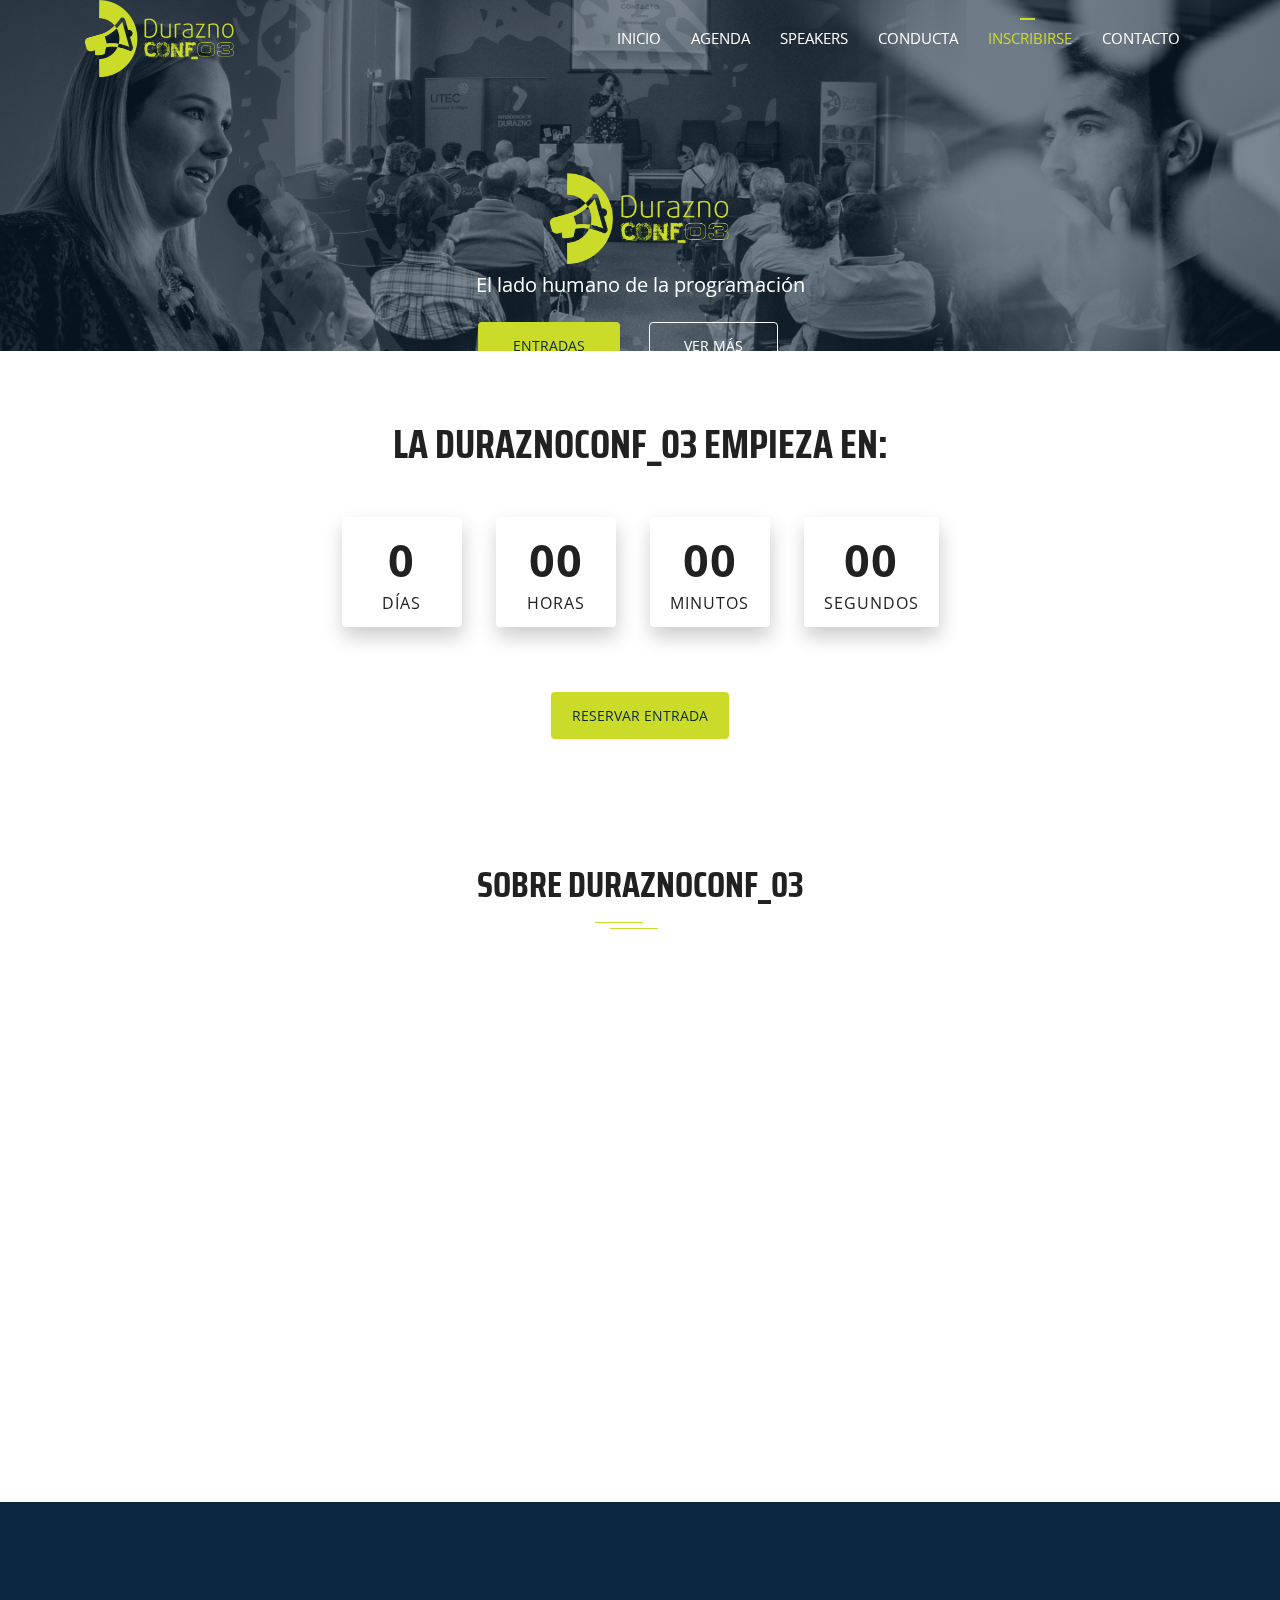
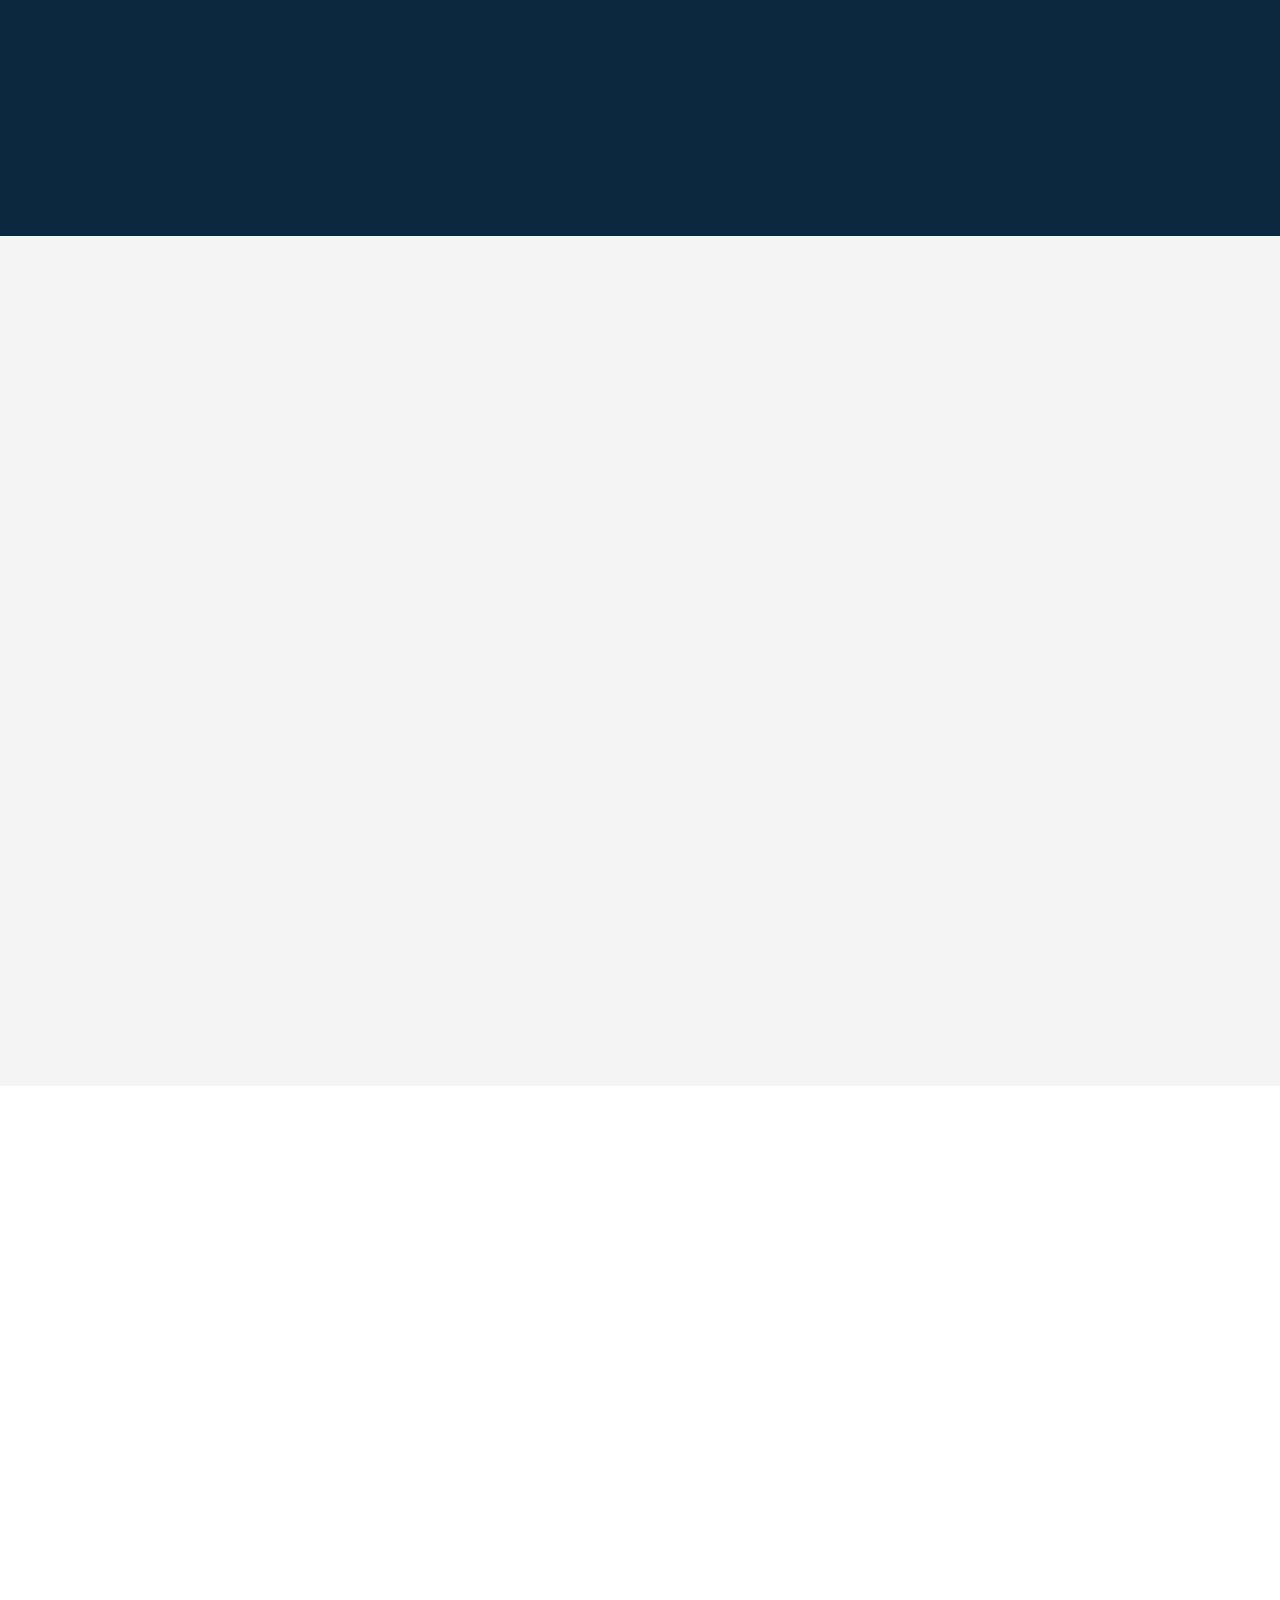
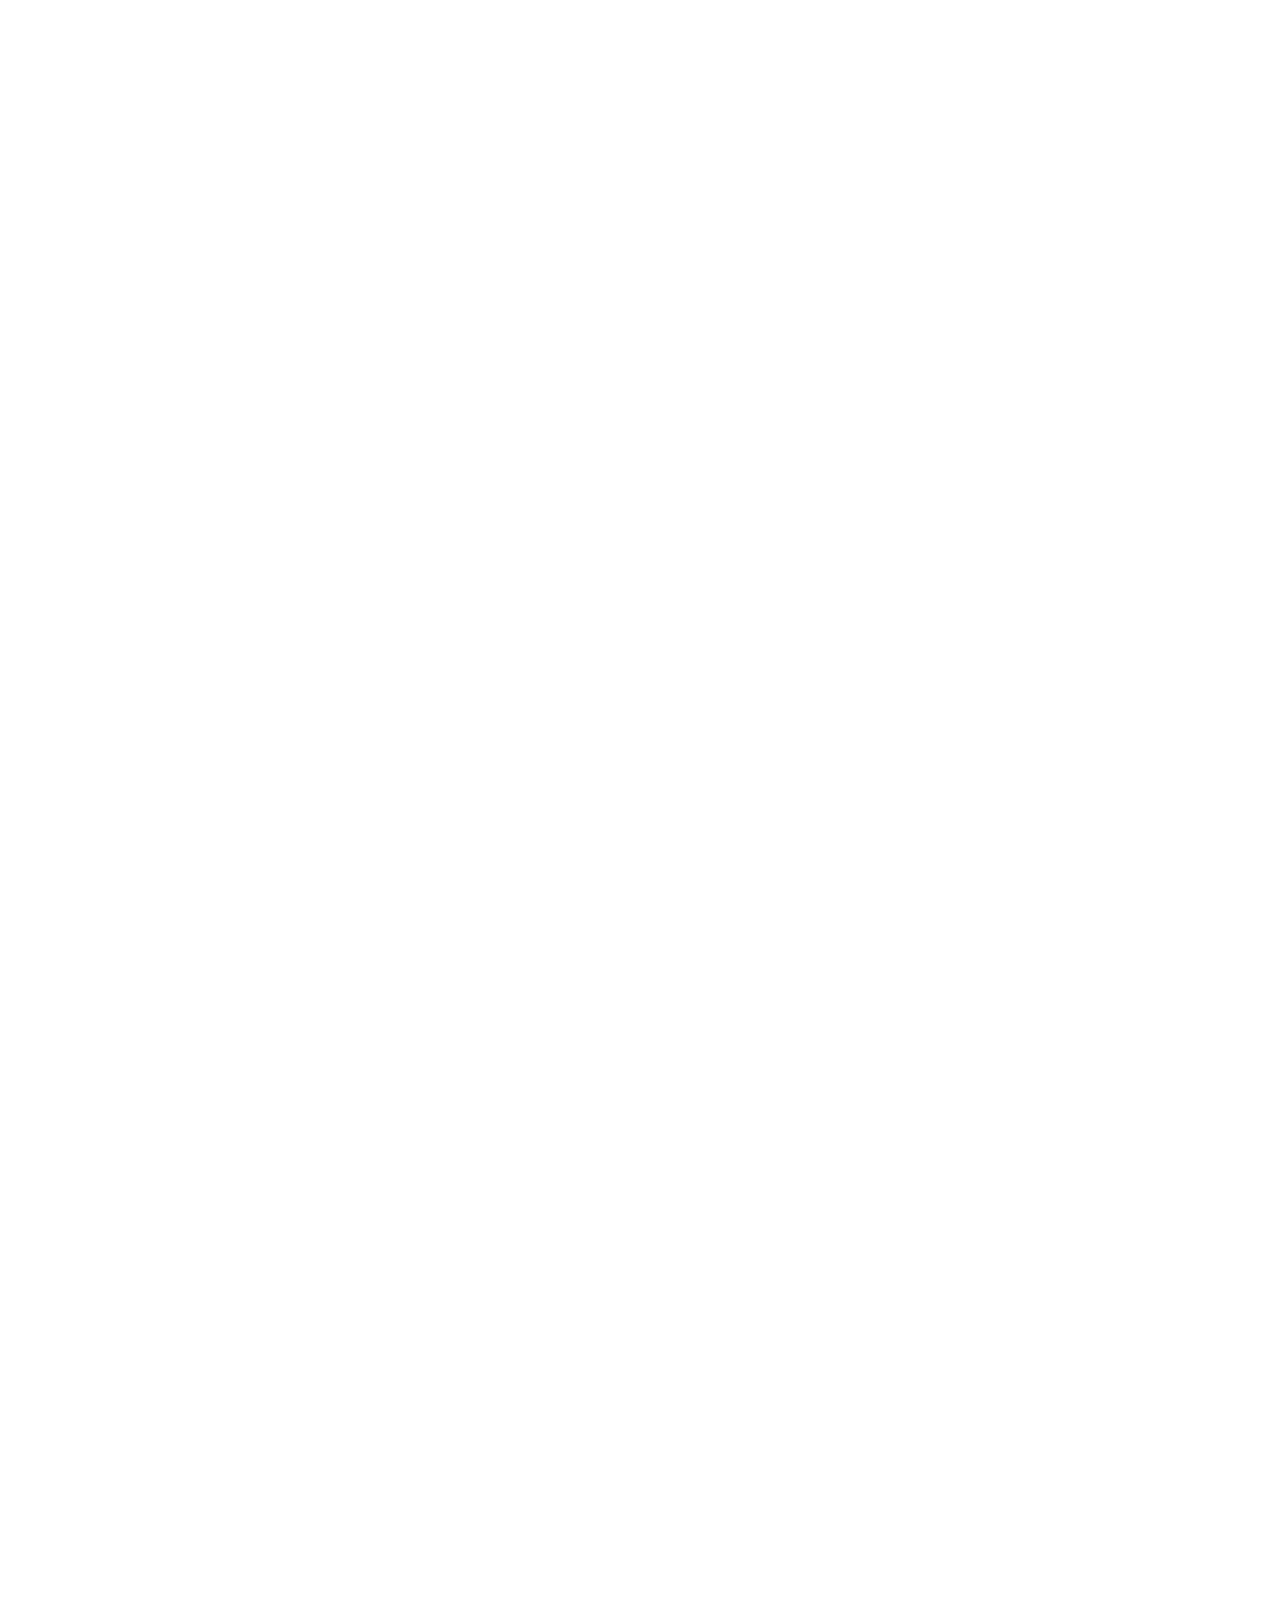
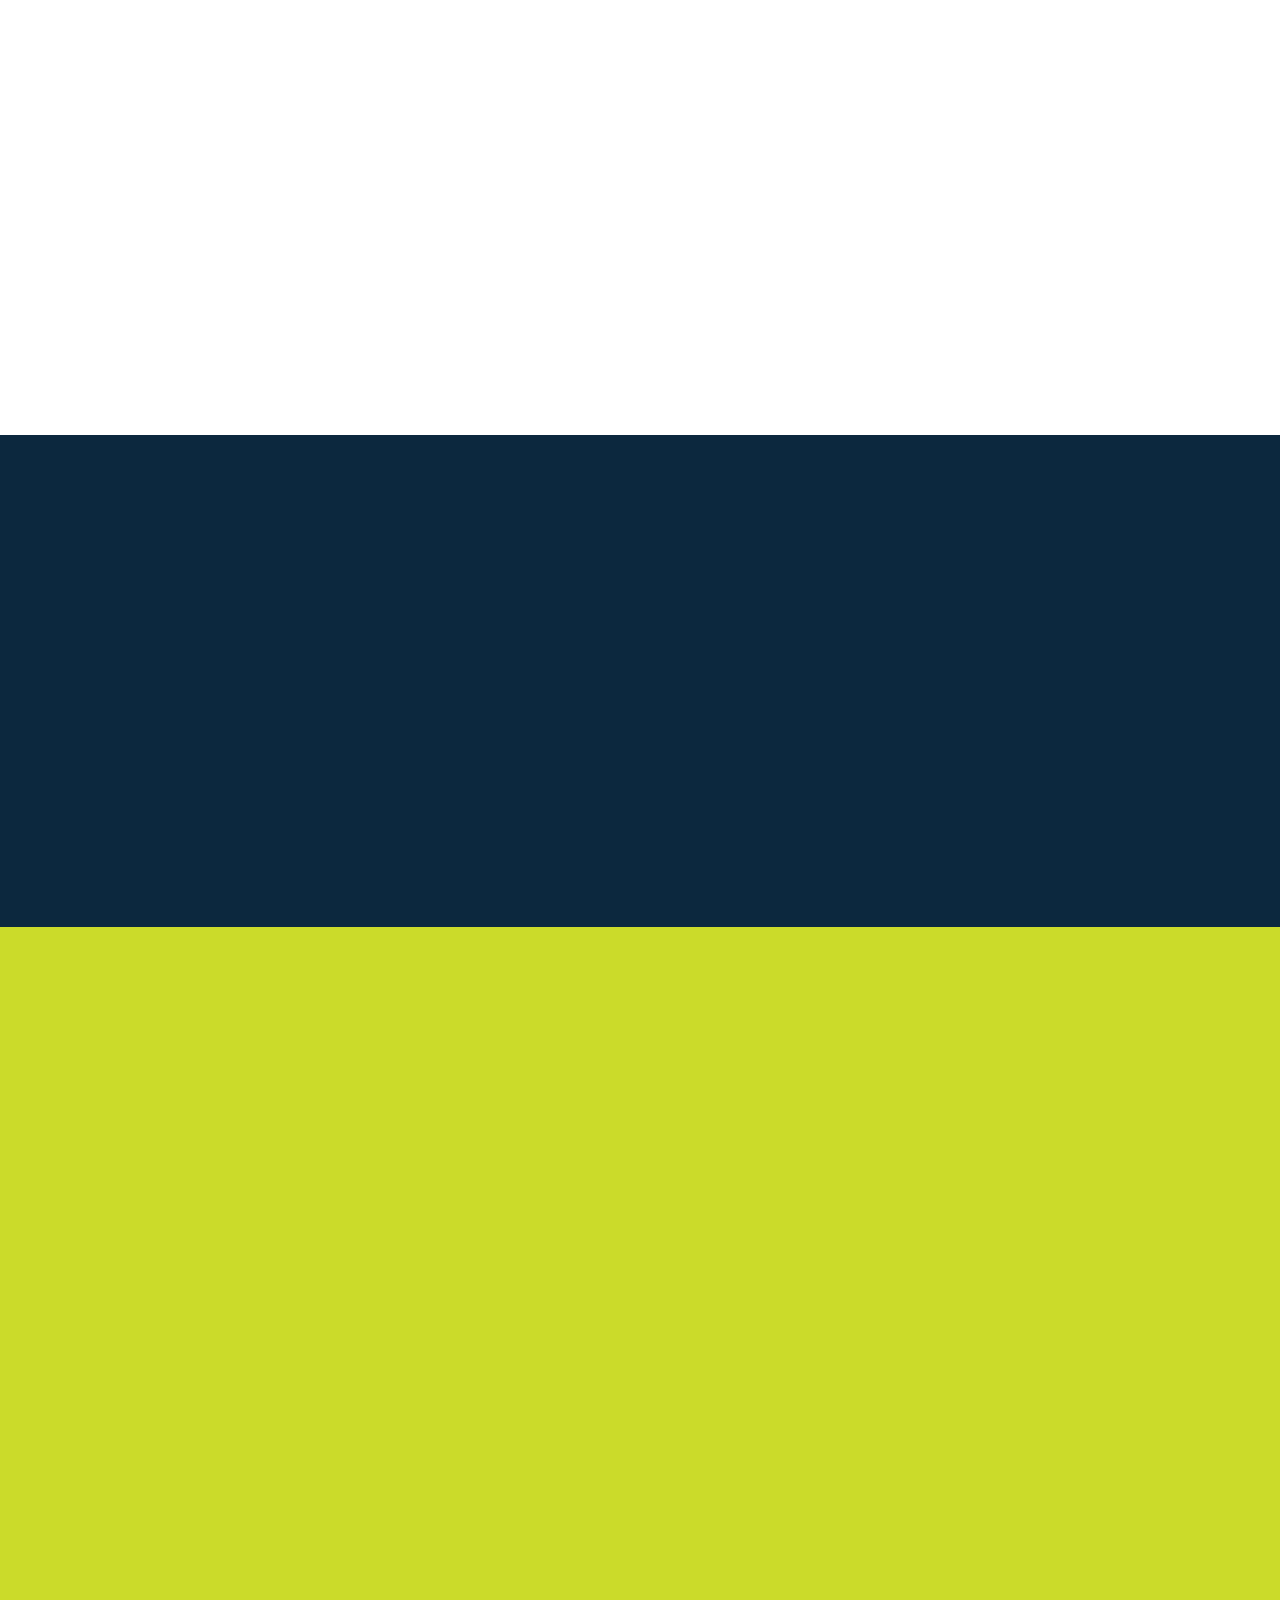
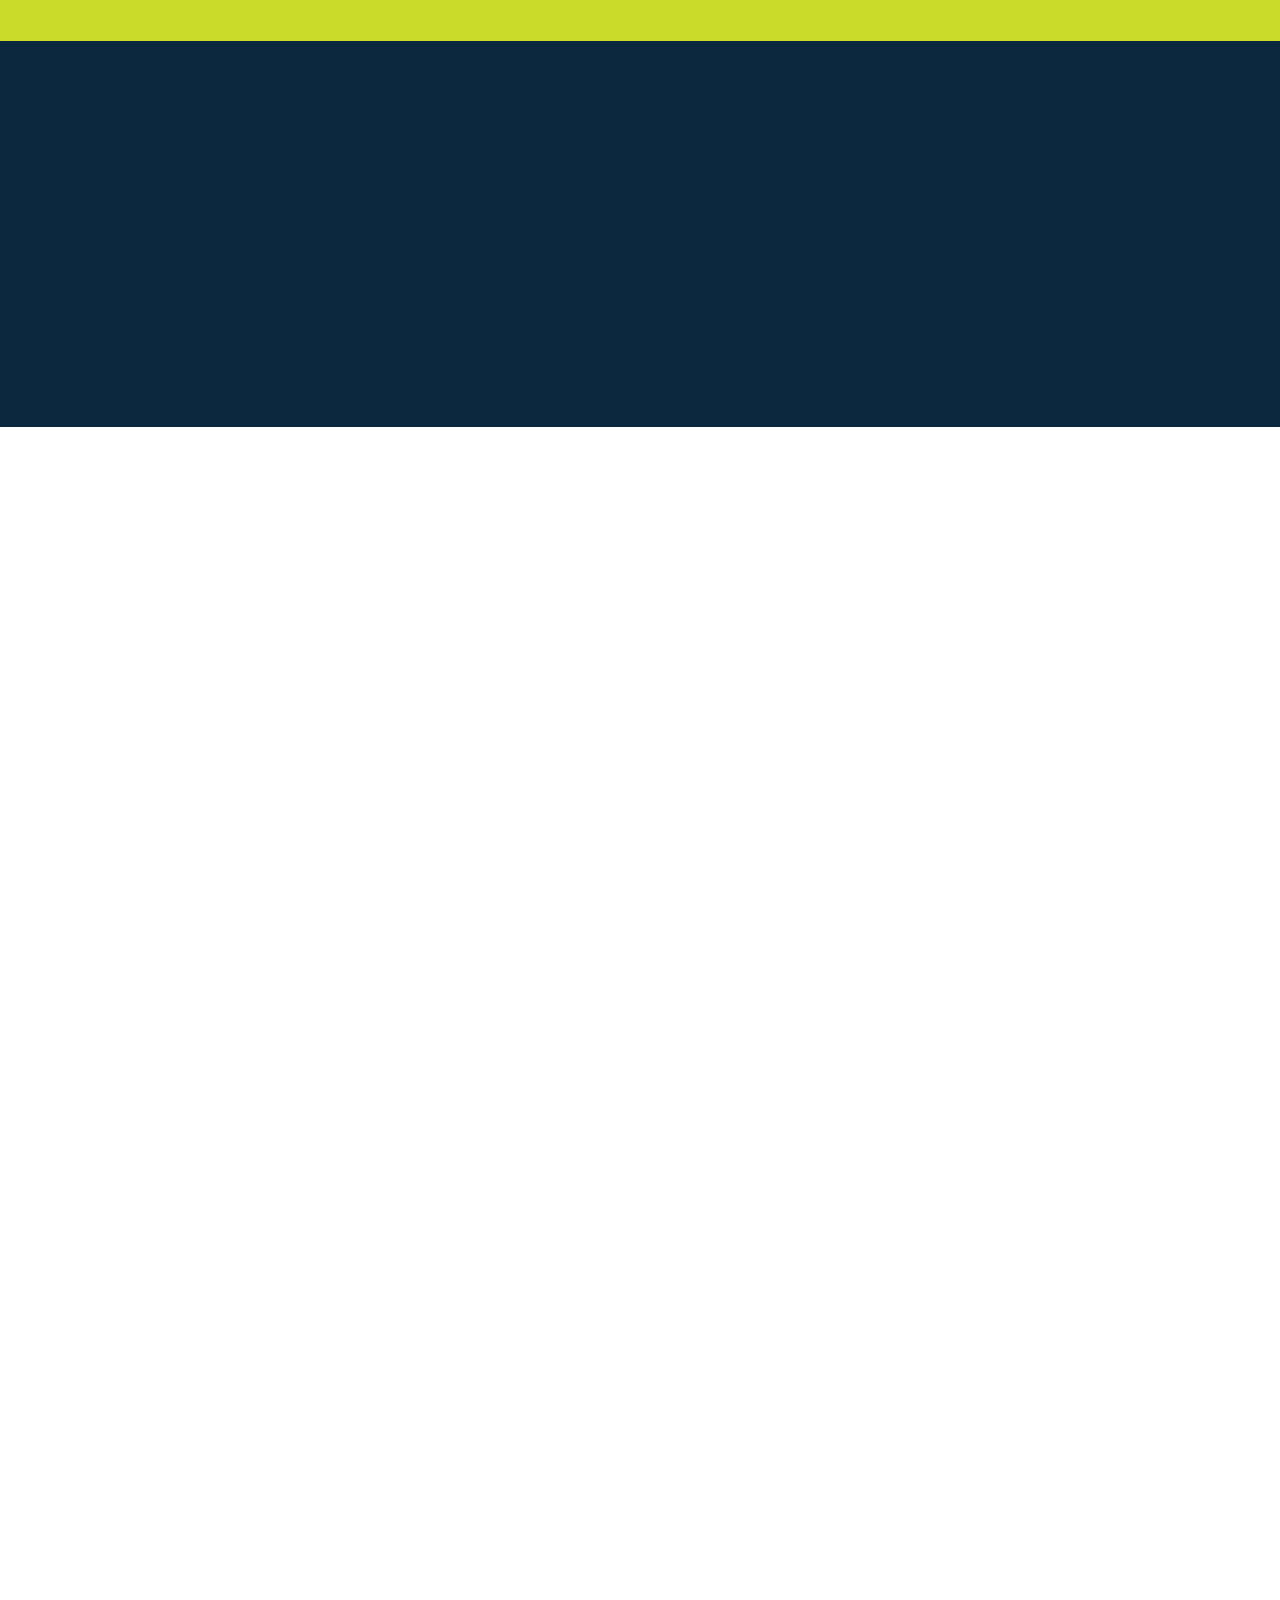
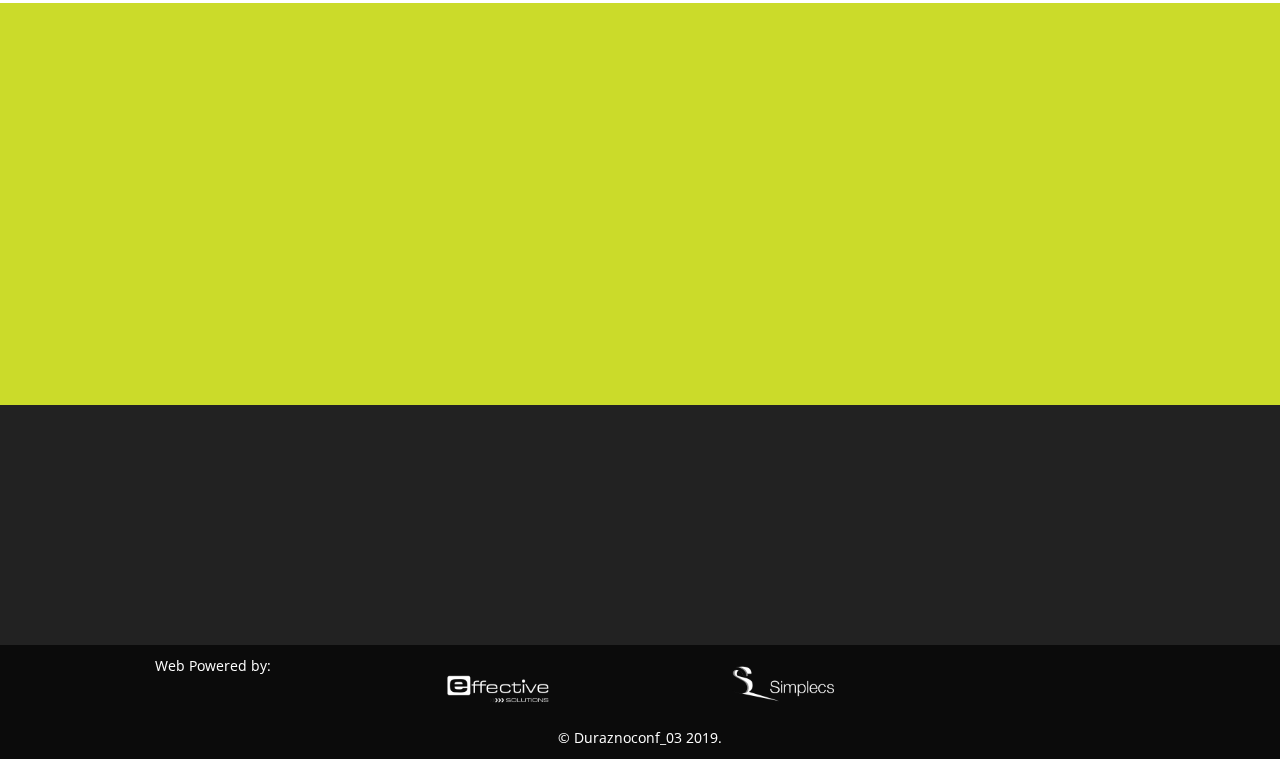
==== index.html @ 517d4743 "corrección política" ====
<!DOCTYPE html>
<html lang="en">
  <head>
    <!-- Required meta tags -->
    <meta charset="utf-8">
    <meta property="og:url" content="http://duraznoconf.uy" />
    <meta property="og:type"               content="website" />
    <meta property="og:title"              content="DuraznoConf - El Lado Humano de la Programación." />
    <meta property="og:description"        content="Conferencia de programación. 3 y 4 de octubre. Durazno, Uruguay." />
    <meta property="og:image"              content="http://duraznoconf.uy/img/duraznoconf-03.jpeg" />
    <meta name="viewport" content="width=device-width, initial-scale=1, shrink-to-fit=no">
    <meta name="twitter:card" content="summary" />
    <meta name="twitter:site" content="@DuraznoConf" />
    <meta name="twitter:title" content="DuraznoConf - El Lado Humano de la Programación." />
    <meta name="twitter:description" content="Conferencia de programación. 3 y 4 de octubre. Durazno, Uruguay." />
    <meta name="twitter:image" content="http://duraznoconf.uy/img/duraznoconf-03.jpeg" />

    <title>Durazno Conf_03 </title>
    <meta name="description" content="3 y 4 de octubre, Durazno, Uruguay.">
    <meta name="author" content="UTEC">

    <title>DuraznoConf_03</title>
    <link rel="shortcut icon" type="image/png" href="assets/img/favicon.png"/>
    <!-- Bootstrap CSS -->
    <link rel="stylesheet" type="text/css" href="assets/css/bootstrap.min.css" >
    <!-- Icon -->
    <link rel="stylesheet" type="text/css" href="assets/fonts/line-icons.css">
    <!-- Slicknav -->
    <link rel="stylesheet" type="text/css" href="assets/css/slicknav.css">
    <!-- Nivo Lightbox -->
    <link rel="stylesheet" type="text/css" href="assets/css/nivo-lightbox.css" >
    <!-- Animate -->
    <link rel="stylesheet" type="text/css" href="assets/css/animate.css">
    <!-- Main Style -->
    <link rel="stylesheet" type="text/css" href="assets/css/main.css">
    <!-- Responsive Style -->
    <link rel="stylesheet" type="text/css" href="assets/css/responsive.css">

    <link href='https://fonts.googleapis.com/css?family=Saira+Condensed:400,700' rel='stylesheet' type='text/css'>
    <link href='https://fonts.googleapis.com/css?family=Open+Sans:400,300' rel='stylesheet' type='text/css'>
  </head>
  <body>

    <!-- Header Area wrapper Starts -->
    <header id="header-wrap">
      <!-- Navbar Start -->
      <nav class="navbar navbar-expand-lg fixed-top scrolling-navbar">
        <div class="container">
          <!-- Brand and toggle get grouped for better mobile display -->
          <div class="navbar-header">
            <button class="navbar-toggler" type="button" data-toggle="collapse" data-target="#main-navbar" aria-controls="main-navbar" aria-expanded="false" aria-label="Toggle navigation">
              <span class="navbar-toggler-icon"></span>
              <span class="icon-menu"></span>
              <span class="icon-menu"></span>
              <span class="icon-menu"></span>
            </button>
            <a href="index.html" class="navbar-brand"><img src="assets/img/logo_grande.png" alt=""></a>
          </div>
          <div class="collapse navbar-collapse" id="main-navbar">
            <ul class="navbar-nav mr-auto w-100 justify-content-end">
              <li class="nav-item">
                <a class="nav-link" href="#header-wrap">
                  Inicio
                </a>
              </li>
              <li class="nav-item">
                <a class="nav-link" href="#agenda">
                  Agenda
                </a>
              </li>
              <li class="nav-item">
                <a class="nav-link" href="#speakers">
                  Speakers
                </a>
              </li>
              <li class="nav-item">
                <a class="nav-link" href="#conducta">
                  Conducta
                </a>
              </li>
              <li class="nav-item active">
                <a class="nav-link" href="#entradas">
                  Inscribirse
                </a>
              </li>
              <li class="nav-item">
                <a class="nav-link" href="#contacto">
                  Contacto
                </a>
              </li>
            </ul>
          </div>
        </div>

        <!-- Mobile Menu Start -->
        <ul class="mobile-menu">
          <li>
            <a class="page-scrool" href="#header-wrap">Inicio</a>
          </li>
          <li>
            <a class="page-scrool" href="#agenda">Agenda</a>
          </li>
          <li>
             <a class="page-scroll" href="#speakers">Speakers</a>
          </li>
          <li>
            <a class="page-scroll" href="#conducta">Conducta</a>
          </li>
          <li>
            <a class="page-scroll" href="#entradas">Inscribirse</a>
          </li>
          <li>
            <a class="page-scroll" href="#contacto">Contacto</a>
          </li>
        </ul>
        <!-- Mobile Menu End -->

      </nav>
      <!-- Navbar End -->

      <!-- Main Carousel Section Start -->
      <div id="main-slide" class="carousel slide" data-ride="carousel">
        <div class="carousel-inner">
          <div class="carousel-item active">
            <img class="d-block w-100" src="assets/img/slider/slide_1.png" alt="First slide">
            <div class="carousel-caption d-md-block">
              <h1 class="wow fadeInDown heading" data-wow-delay=".4s"><img style="width:20%;" src="assets/img/logo_grande.png"></h1>
              <p class="fadeInUp wow" data-wow-delay=".6s">El lado humano de la programación</p>
              <a href="#entradas" class="fadeInLeft wow btn btn-common btn-lg" data-wow-delay=".6s">Entradas</a>
              <a href="#cdc" class="fadeInRight wow btn btn-border btn-lg" data-wow-delay=".6s">Ver más</a>
            </div>
          </div>
        </div>

      </div>
      <!-- Main Carousel Section End -->

    </header>
    <!-- Header Area wrapper End -->

    <!-- Coundown Section Start -->
    <section class="countdown-timer section-padding">
      <div class="container">
        <div class="row text-center">
          <div class="col-md-12 col-sm-12 col-xs-12">
            <div class="heading-count">
              <h2 class="wow fadeInDown" data-wow-delay="0.2s">La DuraznoConf_03 empieza en:</h2>
            </div>
          </div>
          <div class="col-md-12 col-sm-12 col-xs-12">
            <div class="row time-countdown justify-content-center wow fadeInUp" data-wow-delay="0.2s">
              <div id="clock" class="time-count"></div>
            </div>
            <a href="#entradas" class="btn btn-common wow fadeInUp" data-wow-delay="0.3s">Reservar Entrada</a>
          </div>
        </div>
      </div>
    </section>
    <!-- Coundown Section End -->

    <section id="cdc" class="section-padding">
      <div class="container">
        <div class="row">
          <div class="col-12">
            <div class="section-title-header text-center">
              <h1 class="section-title wow fadeInUp" data-wow-delay="0.2s">Sobre DuraznoConf_03</h1>
              <p class="wow fadeInDown" data-wow-delay="0.2s">El lado humano de la programación</p>
            </div>
          </div>
          <div class="col-md-6 col-lg-6 col-xs-12 wow fadeInRight" data-wow-delay="0.3s">
            <div class="video">
              <img class="img-fluid" src="assets/img/about/about1.jpg" alt="Acerca de DuraznoConf_03">
            </div>
          </div>
          <div class="col-md-6 col-lg-6 col-xs-12 wow fadeInLeft" data-wow-delay="0.3s">
            <p class="intro-desc">DuraznoConf se llevará a cabo el próximo 3 y 4 de octubre de 2019 en el Instituto Tecnológico Regional Centro-Sur (ITR CS), sede de  la Universidad Tecnológica (UTEC) en Durazno, Uruguay.</p>
            <br>
            <p>Esta conferencia es una iniciativa llevada adelante por UTEC y la Intendencia de Durazno.</p>
            <br>
            <p>El objetivo es acercar ponentes de alto nivel al interior del país para que cuenten sus experiencias en el mundo de la tecnología, y así crecer juntos.</p>
            <br>
            <p>Serán dos días colmados de charlas en manos de expertos de diferentes partes del Mundo. Se tratarán temas de gran interés en el ámbito de la tecnología y la innovación. Esto hará de la DuraznoConf un evento imperdible.</p>
            <br>
            <br>
            <p>¡Te esperamos!</p>
          </div>
        </div>
      </div>
    </section>
    <!-- Services Section End -->

    <!-- Counter Area Start-->
    <section class="counter-section section-padding">
      <div class="container">
        <div class="row">
          <!-- Counter Item -->
          <div class="col-md-6 col-lg-3 col-xs-12 work-counter-widget text-center">
            <div class="counter wow fadeInRight" data-wow-delay="0.3s">
              <div class="icon"><i class="lni-map"></i></div>
              <p><a class="white-text" href="https://goo.gl/maps/2n7sEjdDsfR2">Francisco Maciel esq. Luis Morquio</a></p>
              <span>Durazno, Uruguay</span>
            </div>
          </div>
          <!-- Counter Item -->
          <div class="col-md-6 col-lg-3 col-xs-12 work-counter-widget text-center">
            <div class="counter wow fadeInRight" data-wow-delay="0.6s">
              <div class="icon"><i class="lni-timer"></i></div>
              <p>3 y 4 de Octubre, 2019</p>
              <span>09:00 AM – 05:00 PM</span>
            </div>
          </div>
          <!-- Counter Item -->
          <div class="col-md-6 col-lg-3 col-xs-12 work-counter-widget text-center">
            <div class="counter wow fadeInRight" data-wow-delay="0.9s">
              <div class="icon"><i class="lni-users"></i></div>
              <p>Cupos limitados</p>
              <span>¡Quedan muy pocos lugares!</span>
            </div>
          </div>
          <!-- Counter Item -->
          <div class="col-md-6 col-lg-3 col-xs-12 work-counter-widget text-center">
            <div class="counter wow fadeInRight" data-wow-delay="1.2s">
              <div class="icon"><i class="lni-coffee-cup"></i></div>
              <p>Coffee breaks</p>
              <span>Ideales para networking</span>
            </div>
          </div>
        </div>
      </div>
    </section>
    <!-- Counter Area End-->

    <!-- Schedule Section Start -->
    <section id="agenda" class="schedule section-padding">
      <div class="container">
        <div class="row">
          <div class="col-12">
            <div class="section-title-header text-center">
              <h1 class="section-title wow fadeInUp" data-wow-delay="0.2s">Agenda</h1>
              <p class="wow fadeInDown" data-wow-delay="0.2s">Todas las actividades<br>que pensamos para compartir</p>
            </div>
          </div>
        </div>
        <div class="schedule-area row wow fadeInDown" data-wow-delay="0.3s">
          <div class="schedule-tab-title col-md-3 col-lg-3 col-xs-12">
            <div class="table-responsive">
              <ul class="nav nav-tabs" id="myTab" role="tablist">
                <li class="nav-item">
                  <a class="nav-link active" id="monday-tab" data-toggle="tab" href="#monday" role="tab" aria-controls="monday" aria-expanded="true">
                    <div class="item-text">
                      <h4>Jueves</h4>
                      <h5>3 de Octubre</h5>
                    </div>
                  </a>
                </li>
                <li class="nav-item">
                  <a class="nav-link" id="tuesday-tab" data-toggle="tab" href="#tuesday" role="tab" aria-controls="tuesday">
                    <div class="item-text">
                      <h4>Viernes</h4>
                      <h5>4 de Octubre</h5>
                    </div>
                  </a>
                </li>
              </ul>
            </div>
          </div>
          <div class="schedule-tab-content col-md-9 col-lg-9 col-xs-12 clearfix">
            <div class="tab-content" id="myTabContent">
              <div class="tab-pane fade show active" id="monday" role="tabpanel" aria-labelledby="monday-tab">
                <div id="accordion">

                  <div class="card">
                    <div id="headingMil">
                      <div class="collapsed card-header" data-toggle="collapse" data-target="#collapseMil" aria-expanded="false" aria-controls="collapseMil">
                        <div class="images-box">
                          <img class="img-fluid" src="assets/img/iso-duraznoconf.png" alt="">
                        </div>
                        <span class="time">13:00 - 17:00</span>
                        <h4>TALLERES</h4>
                        <h5 class="name">Los talleres detallados a continuación se desarrollan en simultáneo durante toda la tarde con un pequeño receso.</h5>
                      </div>
                    </div>
                    <div id="collapseMil" class="collapse" aria-labelledby="headingMil" data-parent="#accordion">
                      <div class="card-body">
                        <p></p>
                        <div class="location">
                        </div>
                      </div>
                    </div>
                  </div>



                  <div class="card">
                    <div id="headingThree">
                      <div class="collapsed card-header" data-toggle="collapse" data-target="#collapseThree" aria-expanded="false" aria-controls="collapseThree">
                        <div class="images-box">
                          <img class="img-fluid" src="assets/img/speaker/leandro_garber.jpg" alt="">
                        </div>
                        <span class="time"></span>
                        <h4>Taller - AudioStellar, un viaje a través del espacio latente</h4>
                        <h5 class="name">Leandro Gerber</h5>
                      </div>
                    </div>
                    <div id="collapseThree" class="collapse" aria-labelledby="headingThree" data-parent="#accordion">
                      <div class="card-body">
                        <p>AudioStellar es un instrumento musical digital de software libre que utiliza técnicas de inteligencia artificial y permite experimentar con la materia sonora usando nuevas tecnologías para la expresión musical.
                          <br>
                          En este taller proponemos introducir algunos conceptos claves sobre Machine Learning a partir de una actividad sonora donde grabaremos audios, los procesaremos con AudioStellar y concluiremos con una experiencia sónica colectiva.</p>
                        <div class="location">
                        </div>
                      </div>
                    </div>
                  </div>

                  <div class="card">
                    <div id="headingSeven">
                      <div class="collapsed card-header" data-toggle="collapse" data-target="#collapseSeven" aria-expanded="false" aria-controls="collapseSix">
                        <div class="images-box">
                          <img class="img-fluid" src="assets/img/speaker/nicolas-risaro.jpg" alt="">
                        </div>
                        <span class="time"></span>
                        <h4>Taller - Primeros pasos con Machine Learning</h4>
                        <h5 class="name">Nick Risaro</h5>
                      </div>
                    </div>
                    <div id="collapseSeven" class="collapse" aria-labelledby="headingSeven" data-parent="#accordion">
                      <div class="card-body">
                        <p>Parece que hoy por hoy todo tiene que “tener Machine Learning” y que es una ciencia compleja; pero, en el fondo, hay muchas cosas que se pueden hacer con un poco de conocimiento de matemáticas, probabilidad y estadística.
                          <br>
                          En este taller vamos a explorar algunas técnicas básicas, pero poderosas, para agregarle capacidades de predicción e inferencia a nuestros sistemas. Comenzaremos repasando algunos conceptos de estadística, veremos cómo manejar los datos e implementaremos algoritmos de regresión, clasificación y agrupamiento
                          <br>
                          No es necesario ningún conocimiento previo para hacer este taller. Los ejemplos los vamos a hacer en Go, pero fácilmente se pueden hacer en otros lenguajes, y explicaremos las particularidades de este lenguaje al momento de ver cada uno. Para agilizar el taller, es recomendable que traigan ya instalado Go siguiendo las instrucciones de esta página https://golang.org/doc/install igualmente habrá espacio para realizar el setup durante el taller.
                        </p>
                        <div class="location">

                        </div>
                      </div>
                    </div>
                  </div>


                  <div class="card">
                    <div id="headingMiluno">
                      <div class="collapsed card-header" data-toggle="collapse" data-target="#collapseMiluno" aria-expanded="false" aria-controls="collapseMiluno">
                        <div class="images-box">
                          <img class="img-fluid" src="assets/img/iso-duraznoconf.png" alt="">
                        </div>
                        <span class="time">15:00 - 15:20</span>
                        <h4>BREAK</h4>
                        <h5 class="name"></h5>
                      </div>
                    </div>
                    <div id="collapseMiluno" class="collapse" aria-labelledby="headingMiluno" data-parent="#accordion">
                      <div class="card-body">
                        <p></p>
                        <div class="location">
                        </div>
                      </div>
                    </div>
                  </div>

                  <div class="card">
                    <div id="headingTwo">
                      <div class="collapsed card-header" data-toggle="collapse" data-target="#collapseTwo" aria-expanded="false" aria-controls="collapseTwo">
                        <div class="images-box">
                          <img class="img-fluid" src="assets/img/speaker/jacopo-romei.jpg" alt="">
                        </div>
                        <span class="time"></span>
                        <h4>Taller - Extreme Contracts</h4>
                        <h5 class="name">Jacopo Romei</h5>
                      </div>
                    </div>
                    <div id="collapseTwo" class="collapse" aria-labelledby="headingTwo" data-parent="#accordion">
                      <div class="card-body">
                        <p>¡Deja de pedir permiso para trabajar como quieras! ¡Deja de tratar de convencer a sus clientes de que es mejor que sus proyectos sean manejados como vos pensas! ¡Debería ser contratado por el valor que creas, y no por la forma en que asignas el tiempo!
                          <br>
                          No tiene sentido hablar de cómo organizar nuestro trabajo, si ya acordó un acuerdo rígido que no te deja exprimir tus competencias.
                          <br>
                          Extreme Contracts es un estilo de negociación que surgió de 9 años de práctica en desarrollo de software, diseño de experiencia de usuario y emprendimiento de TI para que sea más fácil para el trabajador  entregar valor y tener más libertad para trabajar lo que desean. Y, al final, ganar más.</p>
                        <div class="location">

                        </div>
                      </div>
                    </div>
                  </div>


                  <div class="card">
                    <div id="headingNine">
                      <div class="collapsed card-header" data-toggle="collapse" data-target="#collapseNine" aria-expanded="false" aria-controls="collapseSix">
                        <div class="images-box">
                          <img class="img-fluid" src="assets/img/speaker/flor-rosas.jpg" alt="Florencia Rosas">
                        </div>
                        <span class="time"></span>
                        <h4>Taller - Mira mamá! Soy un humano!</h4>
                        <h5 class="name">Florencia Rosas</h5>
                      </div>
                    </div>
                    <div id="collapseNine" class="collapse" aria-labelledby="headingNine" data-parent="#accordion">
                      <div class="card-body">
                        <p>En este taller práctico exploraremos las habilidades blandas, mediante diversos juegos y dinámicas muy divertidas. Vamos a descubrir que las habilidades blandas son humanas y que nosotros podemos serlo también. Aplicaremos y estudiaremos metodologías ágiles en cada una de las actividades, para poder aprender de una manera más eficiente y eficaz.</p>
                        <div class="location">

                        </div>
                      </div>
                    </div>
                  </div>

<!-- CIERRE PRIMER JORNADA -->


                </div>
              </div>
              <div class="tab-pane fade" id="tuesday" role="tabpanel" aria-labelledby="tuesday-tab">
                <div id="accordion2">
                  <div class="card">
                    <div id="headingOne1">
                      <div class="collapsed card-header" data-toggle="collapse" data-target="#collapseOne1" aria-expanded="false" aria-controls="collapseOne1">
                        <div class="images-box">
                          <img class="img-fluid" src="assets/img/iso-duraznoconf.png" alt="">
                        </div>
                        <span class="time">09:00 - 09:30</span>
                        <h4>ACREDITACIONES</h4>
                        <h5 class="name"></h5>
                      </div>
                    </div>
                    <div id="collapseOne1" class="collapse" aria-labelledby="headingOne1" data-parent="#accordion2">
                      <div class="card-body">
                         <div class="location">

                        </div>
                      </div>
                    </div>
                  </div>
                  <div id="">
                    <div class="collapsed card-header" data-toggle="collapse" data-target="" aria-expanded="false" aria-controls="collapseOne1">
                      <div class="images-box">
                        <img class="img-fluid" src="assets/img/iso-duraznoconf.png" alt="">
                      </div>
                      <span class="time">09:30 - 10:00</span>
                      <h4>Apertura con autoridades</h4>
                      <h5 class="name"></h5>
                    </div>
                  </div>
                  <div id="collapseOne1" class="collapse" aria-labelledby="headingOne1" data-parent="#accordion2">
                    <div class="card-body">
                       <div class="location">

                      </div>
                    </div>
                  </div>
                </div>

                  <div class="card">
                    <div id="headingThree3">
                      <div class="collapsed card-header" data-toggle="collapse" data-target="#collapseThree3" aria-expanded="false" aria-controls="collapseThree3">
                        <div class="images-box">
                          <img class="img-fluid" src="assets/img/speaker/fuzatti.jpeg" alt="">
                        </div>
                        <span class="time">10:00 - 10:20</span>
                        <h4>Cómo enseñamos a programar en la Licenciatura en TI de UTEC</h4>
                        <h5 class="name">María Fuzzati</h5>
                      </div>
                    </div>
                    <div id="collapseThree3" class="collapse" aria-labelledby="headingthree3" data-parent="#accordion2">
                      <div class="card-body">
                        <p>Los ejes serán el pensamiento computacional  en  actividades y prácticas teniendo en cuenta -entre otros- la modalidad blended learning de la carrera LTI</p>
                        <div class="location">
                        </div>
                      </div>
                    </div>
                  </div>

                  <div class="card">
                    <div id="headingTwo2">
                      <div class="collapsed card-header" data-toggle="collapse" data-target="#collapseTwo2" aria-expanded="false" aria-controls="collapseTwo2">
                        <div class="images-box">
                          <img class="img-fluid" src="assets/img/iso-duraznoconf.png" alt="">
                        </div>
                        <span class="time">10:25 - 10:45</span>
                        <h4>Colaborar para crecer - Proyecto Nahual (inicios en TI)</h4>
                        <h5 class="name">Johana Ríos & Alex Altez</h5>
                      </div>
                    </div>
                    <div id="collapseTwo2" class="collapse" aria-labelledby="headingTwo2" data-parent="#accordion2">
                      <div class="card-body">
                        <p>Vamos a estar hablando sobre Proyecto Nahual y como las comunidades se han relacionado directamente con nuestra carrera</p>
                        <div class="location">
                        </div>
                      </div>
                    </div>
                  </div>

                  <div class="card">
                    <div id="headingFour4">
                      <div class="collapsed card-header" data-toggle="collapse" data-target="#collapseFour4" aria-expanded="false" aria-controls="collapseFour4">
                        <div class="images-box">
                          <img class="img-fluid" src="assets/img/speaker/victoria-vitale.jpg" alt="Victoria Vitale">
                        </div>
                        <span class="time">10:50 - 11:10</span>
                        <h4>El desarrollo de software como actividad colectiva</h4>
                        <h5 class="name">Victoria Vitale</h5>
                      </div>
                    </div>
                    <div id="collapseFour4" class="collapse" aria-labelledby="headingFour4" data-parent="#accordion2">
                      <div class="card-body">
                        <p>La importancia de las personas y las buenas prácticas. ¿Qué elementos son importantes a la hora de diseñar e implementar la dinámica de un equipo de trabajo?
                          ¿Qué prácticas son importantes? ¿Cómo incorporamos integralmente procesos que mejoran la calidad del software como metodologías de testing, pair programming y code review a nuestros procesos de desarrollo? ¿Cómo fomentar lo mejor de las personas? La importancia de la comunicación.
                          Cómo abordar los desafíos presentes en el desarrollo de software para crear una dinámica grupal de trabajo que fomente el aprendizaje y crecimiento individual de las personas al mismo tiempo que facilite trabajar colaborativamente buscando la calidad técnica, tanto al liderar un equipo como al formar parte del mismo.</p>
                        <div class="location">
                        </div>
                      </div>
                    </div>
                  </div>

                  <div class="card">
                    <div id="headingMilcinco">
                      <div class="collapsed card-header" data-toggle="collapse" data-target="#collapseMilcinco" aria-expanded="false" aria-controls="collapseMilcinco">
                        <div class="images-box">
                          <img class="img-fluid" src="assets/img/speaker/Felix.png" alt="">
                        </div>
                        <span class="time">11:15 - 11:35</span>
                        <h4>Un tour por la psicología aplicada a los equipos</h4>
                        <h5 class="name">Felix López</h5>
                      </div>
                    </div>
                    <div id="collapseMilcinco" class="collapse" aria-labelledby="headingMilcinco" data-parent="#accordion">
                      <div class="card-body">
                        <p>La idea es contar situaciones diarias que tenemos en los equipos y vemos como normales pero que en realidad están fundamentadas en esquemas y estereotipos que gobiernan nuestras decisiones. Contaré sesgos y otros factores psicológicos que nos afectan en el día.</p>
                        <div class="location">
                        </div>
                      </div>
                    </div>
                  </div>

                  <div class="card">
                    <div id="">
                      <div class="collapsed card-header" data-toggle="collapse" data-target="" aria-expanded="false" aria-controls="collapseMilcinco">
                        <div class="images-box">
                          <img class="img-fluid" src="assets/img/iso-duraznoconf.png" alt="">
                        </div>
                        <span class="time">11:35 - 11:55</span>
                        <h4>BREAK</h4>
                        <h5 class="name"></h5>
                      </div>
                    </div>
                    <div id="" class="collapse" aria-labelledby="" data-parent="#accordion">
                      <div class="card-body">
                        <p></p>
                        <div class="location">
                        </div>
                      </div>
                    </div>
                  </div>


                  <div class="card">
                    <div id="headingMilcinco">
                      <div class="collapsed card-header" data-toggle="collapse" data-target="#collapseMilcinco" aria-expanded="false" aria-controls="collapseMilcinco">
                        <div class="images-box">
                          <img class="img-fluid" src="assets/img/speaker/ximena.jpg" alt="Ximena Fernández">
                        </div>
                        <span class="time">11:55 - 12:15</span>
                        <h4>Matemática ft. Computación</h4>
                        <h5 class="name">Ximena Fernández</h5>
                      </div>
                    </div>
                    <div id="collapseMilcinco" class="collapse" aria-labelledby="headingMilcinco" data-parent="#accordion">
                      <div class="card-body">
                        <p>¿Las computadoras reemplazarán a los matemáticos?
                          ¿Qué es demostrar? ¿Se pueden programar demostraciones? ¿Se pueden demostrar algoritmos?
                          ¿Las computadoras aprenden? ¿Son inteligentes?
                          Qué es más importante para resolver un problema: ¿saber formular preguntas o saber responderlas?
                          <br>
                          En esta charla veremos cuán peleadas y amigadas estuvieron la matemática y la computación en la historia, en mi experiencia personal y en el mundo actual.</p>
                        <div class="location">
                        </div>
                      </div>
                    </div>
                  </div>


                  <div class="card">
                    <div id="headingMilseis">
                      <div class="collapsed card-header" data-toggle="collapse" data-target="#collapseMilseis" aria-expanded="false" aria-controls="collapseMilcinco">
                        <div class="images-box">
                          <img class="img-fluid" src="assets/img/speaker/fabrizio-Scrolinni.jpg" alt="">
                        </div>
                        <span class="time">12:20 - 12:40</span>
                        <h4>El desarrollo no será automatizado</h4>
                        <h5 class="name">Fabrizio Scrollini</h5>
                      </div>
                    </div>
                    <div id="collapseMilseis" class="collapse" aria-labelledby="headingMilseis" data-parent="#accordion">
                      <div class="card-body">
                        <p>¿Cuándo la  Inteligencia Artificial"(IA) pasa de ser un término de moda a un desafío como sociedad? ¿Qué tanto poder tienen los algortimos que codeamos? ¿Qué decisiones vamos dejar en manos de "las computadoras"? En esta charla exploro el mito, la realidad y las aplicaciones de técnicas de machine learning en áreas claves de nuestro desarrollo, con foco en América Latina. Argumento que es necesario pensar y dimensionar la política, la ética y la democratización del saber acerca de estás técnicas. Finalmente propongo una serie de acciones prácticas para un futuro inclusivo, igualitario y seguro en naciente era dela IA.</p>
                        <div class="location">
                        </div>
                      </div>
                    </div>
                  </div>

                  <div class="card">
                    <div id="headingMilsiete">
                      <div class="collapsed card-header" data-toggle="collapse" data-target="#collapseMilsiete" aria-expanded="false" aria-controls="collapseMilcinco">
                        <div class="images-box">
                          <img class="img-fluid" src="assets/img/speaker/valentin-muro.jpg" alt="">
                        </div>
                        <span class="time">12:45 - 13:05</span>
                        <h4>Mucha ética y pocas nueces</h4>
                        <h5 class="name">Valentín Muro</h5>
                      </div>
                    </div>
                    <div id="collapseMilsiete" class="collapse" aria-labelledby="headingMilsiete" data-parent="#accordion">
                      <div class="card-body">
                        <p>Se suele alertar acerca de los peligros de la Inteligencia Artificial. Pero por lo general se le tiene miedo a lo que es pura fantasía y se deja de lado lo que realmente debería preocuparnos.</p>
                        <div class="location">
                        </div>
                      </div>
                    </div>
                  </div>

                  <div class="card">
                    <div id="">
                      <div class="collapsed card-header" data-toggle="collapse" data-target="" aria-expanded="false" aria-controls="collapseMilcinco">
                        <div class="images-box">
                          <img class="img-fluid" src="assets/img/iso-duraznoconf.png" alt="">
                        </div>
                        <span class="time">13:05 - 14:30</span>
                        <h4>ALMUERZO</h4>
                        <h5 class="name"></h5>
                      </div>
                    </div>
                    <div id="" class="collapse" aria-labelledby="" data-parent="#accordion">
                      <div class="card-body">
                        <p></p>
                        <div class="location">
                        </div>
                      </div>
                    </div>
                  </div>

                  <div class="card">
                    <div id="headingMilocho">
                      <div class="collapsed card-header" data-toggle="collapse" data-target="#collapseMilocho" aria-expanded="false" aria-controls="collapseMilcinco">
                        <div class="images-box">
                          <img class="img-fluid" src="assets/img/speaker/sofia-battegazzore.jpg" alt="">
                        </div>
                        <span class="time">14:30 - 14:50</span>
                        <h4>¿Querés desarrollar juegos?</h4>
                        <h5 class="name">Sofia Battegazzore</h5>
                      </div>
                    </div>
                    <div id="collapseMilocho" class="collapse" aria-labelledby="headingMilocho" data-parent="#accordion">
                      <div class="card-body">
                        <p></p>
                        <div class="location">
                        </div>
                      </div>
                    </div>
                  </div>

                  <div class="card">
                    <div id="headingMilnueve">
                      <div class="collapsed card-header" data-toggle="collapse" data-target="#collapseMilnueve" aria-expanded="false" aria-controls="collapseMilcinco">
                        <div class="images-box">
                          <img class="img-fluid" src="assets/img/speaker/natalie-aubet.jpg" alt="">
                        </div>
                        <span class="time">14:55 - 15:15</span>
                        <h4>Sensores Remotos & Medio Ambiente</h4>
                        <h5 class="name">Natalie Aubet</h5>
                      </div>
                    </div>
                    <div id="collapseMilnueve" class="collapse" aria-labelledby="headingMilnueve" data-parent="#accordion">
                      <div class="card-body">
                        <p>
                          El Sensoramiento Remoto es la tecnología que utiliza un conjunto de instrumentos para observar objetos y sus variaciones a distancia.
                          Estas tecnologías incluyen un amplio espectro de aplicaciones que proveen información sobre patrones meteorológicos, medidas de deforestación,
                          detección de enfermedades en cultivos, cambios en los patrones de desarrollo urbano y rural, monitoreo de ecosistemas, entre otros.
                        </p>
                        <p>
                          Desde una perspectiva científica, el Sensoramiento Remoto consiste en la adquisición de información a través de sensores sin contacto físico con el objeto y mediante la detección de la energía reflectada o emitida por este.
                          Este concepto fundamental define dos tipos de sensores remotos: 1) los sensores pasivos, que son aquellos que no proveen energía reflejada o emitida por un objeto
                          (e.g., Programa Landsat de NASA) y, 2) los sensores activos, que proveen energía reflejada o emitida por el objeto (e.g., RADARSAT, Programa de la Agencia Espacial Canadiense).
                          Aún cuando las imágenes satelitales y los Sistemas de Información Geográfica (SIG) son herramientas efectivas para la evaluación del espacio a una escala adecuada, estas no permiten determinar
                          la dinámica y variación temporal de las funciones de los ecosistemas. Ante esta situación, el progreso de las redes de sensores inalámbricos y los sistemas de colección de datos asociados con
                          tecnologías de la información ha revolucionado la manera de evaluar los procesos ecológicos. El seguimiento de las condiciones ambientales basado en tecnologías on-site
                          (ground-based remote sensing technologies), donde un conjunto de sensores miden parámetros ambientales y biofísicos con alta resolución temporal (horas, minutos),
                          conforman las herramientas más utilizadas en los observatorios ecológicos terrestres. Sensores comunes como las cámaras digitales, han sido rediseñados para tareas
                          más complejas (e.g., análisis de series temporales de índices de vegetación).
                          Por otra parte, la integración de sensores ópticos simples junto con sensores meteorológicos, espectrómetros, analizadores infrarrojos de gases,
                          escáner LiDAR (Light Detection And Range system) y el estudio del paisaje sonoro, han desarrollar nuevos estudios sobre biodiversidad, stocks de carbón, entre otros.
                          Asimismo, las redes de sensores inalámbricos (wireless sensor networks, WSNs) complementadas con torres fenológicas permiten el cálculo de índices de vegetación similar a los generados a partir
                          sensores MODIS o Landsat. Todas estas aproximaciones representan numerosas ventajas respecto a los métodos manuales, destacándose como resultado la alta resolución temporal de los parámetros ambientales medidos.
                          Los avances tecnológicos en sensores remotos pasivos y activos junto con el surgimiento de las redes de sensores inalámbricos brindan una oportunidad única para el monitoreo de ecosistemas.
                          Estos, junto con el desarrollo de técnicas analíticas y algoritmos computacionales para el procesamiento de datos dan origen al eScience. Este paradigma transforma el enfoque tradicional
                          de un dato por cada sensor a cientos de datos por cientos de sensores que, junto con un procesamiento en tiempo real, permite una mejor comprensión y seguimiento de los cambios del
                          ecosistema conllevando a una mayor capacidad de respuesta ante un evento. eScience surge entonces como una alternativa a la manera de entender los procesos ecológicos a partir de un análisis en la
                          dinámica espacio-temporal hasta hoy no considerada por otros modelos. Plantear desde una visión integral el cuidado del medio ambiente nos ha de conducir inevitablemente al análisis de un conjunto mayor de variables.
                          Así, las tecnologías de sensoramiento remoto y su integración con otras herramientas permitirán obtener más detalles en el monitoreo de parámetros ecosistémicos claves para el desarrollo sostenible de una región.
                        </p>
                        <div class="location">
                        </div>
                      </div>
                    </div>
                  </div>

                  <div class="card">
                    <div id="">
                      <div class="collapsed card-header" data-toggle="collapse" data-target="" aria-expanded="false" aria-controls="collapseMilcinco">
                        <div class="images-box">
                          <img class="img-fluid" src="assets/img/iso-duraznoconf.png" alt="">
                        </div>
                        <span class="time">15:15 - 15:35</span>
                        <h4>BREAK</h4>
                        <h5 class="name"></h5>
                      </div>
                    </div>
                    <div id="" class="collapse" aria-labelledby="" data-parent="#accordion">
                      <div class="card-body">
                        <p></p>
                        <div class="location">
                        </div>
                      </div>
                    </div>
                  </div>

                  <div class="card">
                    <div id="headingMildiez">
                      <div class="collapsed card-header" data-toggle="collapse" data-target="#collapseMildiez" aria-expanded="false" aria-controls="collapseMilcinco">
                        <div class="images-box">
                          <img class="img-fluid" src="assets/img/speaker/cy.jpeg" alt="">
                        </div>
                        <span class="time">15:35 - 15:55</span>
                        <h4>Interfaces de usuario sin género</h4>
                        <h5 class="name">Cy Iurinic</h5>
                      </div>
                    </div>
                    <div id="collapseMildiez" class="collapse" aria-labelledby="headingMildiez" data-parent="#accordion">
                      <div class="card-body">
                        <p>
                          A menudo preguntamos sobre sexo o género en las interfaces que diseñamos porque es común hacerlo.
                          Es una de esos campos que agregamos a los formulario sin siquiera pensarlo. ¿Necesitamos realmente saberlo?
                          ¿Cómo diseñamos nuestras interfaces de usuario para incluir diversas identidades de género?
                        </p>
                        <div class="location">
                        </div>
                      </div>
                    </div>
                  </div>

                  <div class="card">
                    <div id="headingMilonce">
                      <div class="collapsed card-header" data-toggle="collapse" data-target="#collapseMilonce" aria-expanded="false" aria-controls="collapseMilcinco">
                        <div class="images-box">
                          <img class="img-fluid" src="assets/img/speaker/adrienne-felt.jpg" alt="">
                        </div>
                        <span class="time">16:00 - 16:20</span>
                        <h4>La Innovación a pesar del éxito</h4>
                        <h5 class="name">Adrienne Porter</h5>
                      </div>
                    </div>
                    <div id="collapseMilonce" class="collapse" aria-labelledby="headingMilonce" data-parent="#accordion">
                      <div class="card-body">
                        <p>En la industria tecnológica, el éxito viene con desafíos. Las cosas que fueron fáciles para un nuevo producto se convierten en desafíos con productos a gran escala: comprender a los usuarios, cambiar el producto, e innovar. Pero sin el entendimiento, el cambio, o la innovación, un producto estará destinado a la irrelevancia. En los últimos siete años, Adrienne ha visto la evolución de Google Chrome desde ser un navegador para usuarios técnicos hasta ser un producto utilizado por miles de millones de usuarios en todo el mundo. Adrienne hablará sobre los desafíos de los productos con éxito a gran escala, con ejemplos personales con Chrome combinados con casos de estudio famosos.</p>
                        <div class="location">
                        </div>
                      </div>
                    </div>
                  </div>

                  <div class="card">
                    <div id="">
                      <div class="collapsed card-header" data-toggle="collapse" data-target="" aria-expanded="false" aria-controls="collapseMilcinco">
                        <div class="images-box">
                          <img class="img-fluid" src="assets/img/iso-duraznoconf.png" alt="">
                        </div>
                        <span class="time">16:30 - 18:00</span>
                        <h4>Espectáculo Musical</h4>
                        <h5 class="name"></h5>
                      </div>
                    </div>
                    <div id="" class="collapse" aria-labelledby="" data-parent="#accordion">
                      <div class="card-body">
                        <p></p>
                        <div class="location">
                        </div>
                      </div>
                    </div>
                  </div>

                  <div class="card">
                    <div id="">
                      <div class="collapsed card-header" data-toggle="collapse" data-target="" aria-expanded="false" aria-controls="collapseMilcinco">
                        <div class="images-box">
                          <img class="img-fluid" src="assets/img/iso-duraznoconf.png" alt="">
                        </div>
                        <span class="time">18:00 - 18:30</span>
                        <h4>Cierre con autoridades</h4>
                        <h5 class="name"></h5>
                      </div>
                    </div>
                    <div id="" class="collapse" aria-labelledby="" data-parent="#accordion">
                      <div class="card-body">
                        <p></p>
                        <div class="location">
                        </div>
                      </div>
                    </div>
                  </div>

                </div>
              </div>


            </div>
          </div>
        </div>
      </div>
    </section>
    <!-- Schedule Section End -->

    <!-- Speakers Section Start -->
    <section id="speakers" class="section-padding text-center">
      <div class="container">
        <div class="row">
          <div class="col-12">
            <div class="section-title-header text-center">
              <h1 class="section-title wow fadeInUp" data-wow-delay="0.2s">Nuestros Speakers</h1>
              <p class="wow fadeInDown" data-wow-delay="0.2s">Quiénes compartirán charlas y talleres</p>
            </div>
          </div>
        </div>
        <div class="row">
          <div class="col-sm-6 col-md-6 col-lg-4">
            <!-- Team Item Starts -->
            <div class="team-item wow fadeInUp" data-wow-delay="0.2s">
              <div class="team-img">
                <img class="img-fluid" src="assets/img/speaker/Tomas-Ciccola.png" alt="Tomás Ciccola">
                <div class="team-overlay">
                  <div class="overlay-social-icon text-center">
                    <ul class="social-icons">
                      <li><a href="https://gitlab.com/tomasciccola" target="_blank"><i class="lni-gitlab-filled" aria-hidden="true"></i></a></li>
                    </ul>
                  </div>
                </div>
              </div>
              <div class="info-text">
                <h3><a href="#" data-toggle="modal" data-target="#tomasciccola">Tomás Ciccola</a></h3>
                <p>Artes Electrónicas.<br>
                Buenos Aires, Argentina.</p>
              </div>
            </div>
            <!-- Team Item Ends -->
          </div>
          <div class="col-sm-6 col-md-6 col-lg-4">
            <!-- Team Item Starts -->
            <div class="team-item wow fadeInUp" data-wow-delay="0.4s">
              <div class="team-img">
                <img class="img-fluid" src="assets/img/speaker/victoria-vitale.jpg" alt="Victoria Vitale">
                <div class="team-overlay">
                  <div class="overlay-social-icon text-center">
                    <ul class="social-icons">
                      <li><a href="https://twitter.com/IumaycallmeV" target="_blank"><i class="lni-twitter-filled" aria-hidden="true"></i></a></li>
                      <li><a href="https://twitter.com/IumaycallmeV"><i class="lni-github" aria-hidden="true"></i></a></li>
                    </ul>
                  </div>
                </div>
              </div>
              <div class="info-text">
                <h3><a href="#" data-toggle="modal" data-target="#vicVitale">Victoria Vitale</a></h3>
                <p>Lead dev. Insaciablemente curiosa.
                <br>Buenos Aires, Argentina</p>
              </div>
            </div>
            <!-- Team Item Ends -->
          </div>


          <div class="col-sm-6 col-md-6 col-lg-4">
            <!-- Team Item Starts -->
            <div class="team-item wow fadeInUp" data-wow-delay="1.2s">
              <div class="team-img">
                <img class="img-fluid" src="assets/img/speaker/Felix.png" alt="Felix López Luis">
                <div class="team-overlay">
                  <div class="overlay-social-icon text-center">
                    <ul class="social-icons">
                      <li><a href="https://twitter.com/flopezluis"><i class="lni-twitter-filled" aria-hidden="true"></i></a></li>
                    </ul>
                  </div>
                </div>
              </div>
              <div class="info-text">
                <h3><a href="#" data-toggle="modal" data-target="#Felix">Felix López Luis</a></h3>
                <p>Engineering Manager en Google<br>
                Londres, UK</p>
              </div>
            </div>
            <!-- Team Item Ends -->
          </div>

          <div class="col-sm-6 col-md-6 col-lg-4">
            <!-- Team Item Starts -->
            <div class="team-item wow fadeInUp" data-wow-delay="1s">
              <div class="team-img">
                <img class="img-fluid" src="assets/img/speaker/valentin-muro.jpg" alt="Valentín Muro">
                <div class="team-overlay">
                  <div class="overlay-social-icon text-center">
                    <ul class="social-icons">
                      <li><a href="https://twitter.com/valenzine" target="_blank"><i class="lni-twitter-filled" aria-hidden="true"></i></a></li>
                      <li><a href="https://medium.com/@valenzine"><i class="lni-link" aria-hidden="true"></i></a></li>
                    </ul>
                  </div>
                </div>
              </div>
              <div class="info-text">
                <h3><a href="#" data-toggle="modal" data-target="#vMuro">Valentín Muro</a></h3>
                <p>Insoportablemente curioso.<br>
                Buenos Aires, Argentina.</p>
              </div>
            </div>
            <!-- Team Item Ends -->
          </div>

          <div class="col-sm-6 col-md-6 col-lg-4">
            <!-- Team Item Starts -->
            <div class="team-item wow fadeInUp" data-wow-delay="1.2s">
              <div class="team-img">
                <img class="img-fluid" src="assets/img/speaker/adrienne-felt.jpg" alt="Adrienne Porter Felt">
                <div class="team-overlay">
                  <div class="overlay-social-icon text-center">
                    <ul class="social-icons">
                      <li><a href="https://twitter.com/__apf__"><i class="lni-twitter-filled" aria-hidden="true"></i></a></li>
                    </ul>
                  </div>
                </div>
              </div>
              <div class="info-text">
                <h3><a href="#" data-toggle="modal" data-target="#aFelt">Adrienne Porter Felt</a></h3>
                <p>Ingeniera @googlechrome<br>
                Mountain View, EEUU.</p>
              </div>
            </div>
            <!-- Team Item Ends -->
          </div>

          <div class="col-sm-6 col-md-6 col-lg-4">
            <!-- Team Item Starts -->
            <div class="team-item wow fadeInUp" data-wow-delay="1.2s">
              <div class="team-img">
                <img class="img-fluid" src="assets/img/speaker/nicolas-risaro.jpg" alt="Santiago Nicolás Risaro Sesar">
                <div class="team-overlay">
                  <div class="overlay-social-icon text-center">
                    <ul class="social-icons">
                      <li><a href="https://twitter.com/nickrisaro" target="_blank"><i class="lni-twitter-filled" aria-hidden="true"></i></a></li>
                      <li><a href="https://github.com/nickrisaro/" target="_blank"><i class="lni-link" aria-hidden="true"></i></a></li>
                    </ul>
                  </div>
                </div>
              </div>
              <div class="info-text">
                <h3><a href="#" data-toggle="modal" data-target="#sRisaro">Santiago Nicolás Risaro Sesar</a></h3>
                <p>Programador y estudiante<br>
                Buenos Aires, Argentina.</p>
              </div>
            </div>
            <!-- Team Item Ends -->
          </div>


          <div class="col-sm-6 col-md-6 col-lg-4">
            <!-- Team Item Starts -->
            <div class="team-item wow fadeInUp" data-wow-delay="1.2s">
              <div class="team-img">
                <img class="img-fluid" src="assets/img/speaker/cy.jpeg" alt="Cy Iurinic">
                <div class="team-overlay">
                  <div class="overlay-social-icon text-center">
                    <ul class="social-icons">
                      <li><a href="https://twitter.com/follow_cy" target="_blank"><i class="lni-twitter-filled" aria-hidden="true"></i></a></li>
                    </ul>
                  </div>
                </div>
              </div>
              <div class="info-text">
                <h3><a href="#" data-toggle="modal" data-target="#cyIurinic">Cy Iurinic</a></h3>
                <p>Nobinarie. Engineering @talktospot
                <br>Berlin, Alemania.</p>
              </div>
            </div>
            <!-- Team Item Ends -->
          </div>


          <div class="col-sm-6 col-md-6 col-lg-4">
            <!-- Team Item Starts -->
            <div class="team-item wow fadeInUp" data-wow-delay="1.2s">
              <div class="team-img">
                <img class="img-fluid" src="assets/img/speaker/leandro_garber.jpg" alt="Leandro Garber">
                <div class="team-overlay">
                  <div class="overlay-social-icon text-center">
                    <ul class="social-icons">
                      <li><a href="http://leandrogarber.info"><i class="lni-link" aria-hidden="true"></i></a></li>
                      <li><a href="https://gitlab.com/macramole" target="_blank"><i class="lni-link" aria-hidden="true"></i></a></li>
                    </ul>
                  </div>
                </div>
              </div>
              <div class="info-text">
                <h3><a href="#" data-toggle="modal" data-target="#leanGarber">Leandro Garber</a></h3>
                <p>Psíquico de datos<br> Buenos Aires, Argentina.</p>
              </div>
            </div>
            <!-- Team Item Ends -->
          </div>

          <div class="col-sm-6 col-md-6 col-lg-4">
            <!-- Team Item Starts -->
            <div class="team-item wow fadeInUp" data-wow-delay="1.2s">
              <div class="team-img">
                <img class="img-fluid" src="assets/img/speaker/fabrizio-Scrolinni.jpg" alt="Fabrizio Scrollini">
                <div class="team-overlay">
                  <div class="overlay-social-icon text-center">
                    <ul class="social-icons">
                      <li><a href="https://twitter.com/fscrollini" target="_blank"><i class="lni-twitter-filled" aria-hidden="true"></i></a></li>
                      <li><a href="http://idatosabiertos.org"><i class="lni-link" aria-hidden="true"></i></a></li>
                      </ul>
                  </div>
                </div>
              </div>
              <div class="info-text">
                <h3><a href="#" data-toggle="modal" data-target="#fScrollini">Fabrizio Scrollini</a></h3>
                <p>Iniciativa Latinoamericana por los Datos Abiertos (ILDA)<br> Montevideo, Uruguay.</p>
              </div>
            </div>
            <!-- Team Item Ends -->
          </div>


          <div class="col-sm-6 col-md-6 col-lg-4">
            <!-- Team Item Starts -->
            <div class="team-item wow fadeInUp" data-wow-delay="1.2s">
              <div class="team-img">
                <img class="img-fluid" src="assets/img/speaker/flor-rosas.jpg" alt="Florencia Rosas">
                <div class="team-overlay">
                  <div class="overlay-social-icon text-center">
                    <ul class="social-icons">
                    </ul>
                  </div>
                </div>
              </div>
              <div class="info-text">
                <h3><a href="#" data-toggle="modal" data-target="#florRosas">Florencia Rosas</a></h3>
                <p>Co-fundadora de Fem JS<br>
                Mendoza, Argentina.</p>
              </div>
            </div>
            <!-- Team Item Ends -->
          </div>


          <div class="col-sm-6 col-md-6 col-lg-4">
            <!-- Team Item Starts -->
            <div class="team-item wow fadeInUp" data-wow-delay="1.2s">
              <div class="team-img">
                <img class="img-fluid" src="assets/img/speaker/jacopo-romei.jpg" alt="Jacopo Romei">
                <div class="team-overlay">
                  <div class="overlay-social-icon text-center">
                    <ul class="social-icons">
                      <li><a href="https://twitter.com/jacoporomei" target="_blank"><i class="lni-twitter-filled" aria-hidden="true"></i></a></li>
                      <li><a href="http://jacoporomei.com" target="_blank"><i class="lni-link" aria-hidden="true"></i></a></li>
                    </ul>
                  </div>
                </div>
              </div>
              <div class="info-text">
                <h3><a href="#" data-toggle="modal" data-target="#jRomei">Jacopo Romei</a></h3>
                <p>Consultor Estratégico.<br>
                Alguna parte del Mundo.</p>
              </div>
            </div>
            <!-- Team Item Ends -->
          </div>


          <div class="col-sm-6 col-md-6 col-lg-4">
            <!-- Team Item Starts -->
            <div class="team-item wow fadeInUp" data-wow-delay="1.2s">
              <div class="team-img">
                <img class="img-fluid" src="assets/img/speaker/sofia-battegazzore.jpg" alt="Sofia Battegazzore">
                <div class="team-overlay">
                  <div class="overlay-social-icon text-center">
                    <ul class="social-icons">
                      <li><a href="https://twitter.com/sofiabatte" target="_blank"><i class="lni-twitter-filled" aria-hidden="true"></i></a></li>
                    </ul>
                  </div>
                </div>
              </div>
              <div class="info-text">
                <h3><a href="#" data-toggle="modal" data-target="#sBatte">Sofia Battegazzore</a></h3>
                <p>Art Director and Video Game Producer<br>
                Montevideo, Uruguay.</p>
              </div>
            </div>
            <!-- Team Item Ends -->
          </div>

          <div class="col-sm-6 col-md-6 col-lg-4">
            <!-- Team Item Starts -->
            <div class="team-item wow fadeInUp" data-wow-delay="1.2s">
              <div class="team-img">
                <img class="img-fluid" src="assets/img/speaker/johana-rios.jpg" alt="Johana Ríos">
                <div class="team-overlay">
                  <div class="overlay-social-icon text-center">
                    <ul class="social-icons">
                      <li><a href="https://twitter.com/JohanaRios95" target="_blank"><i class="lni-twitter-filled" aria-hidden="true"></i></a></li>
                    </ul>
                  </div>
                </div>
              </div>
              <div class="info-text">
                <h3><a href="#" data-toggle="modal" data-target="#johana-rios">Johana Ríos</a></h3>
                <p>Aprendiendo, experimentando y compartiendo como lifestyle.<br>
                Montevideo, Uruguay.</p>
              </div>
            </div>
            <!-- Team Item Ends -->
          </div>

          <div class="col-sm-6 col-md-6 col-lg-4">
            <!-- Team Item Starts --->
            <div class="team-item wow fadeInUp" data-wow-delay="1.2s">
              <div class="team-img">
                <img class="img-fluid" src="assets/img/speaker/natalie-aubet.jpg" alt="Natalie Aubet">
                <div class="team-overlay">
                  <div class="overlay-social-icon text-center">
                    <ul class="social-icons">
                                          </ul>
                  </div>
                </div>
              </div>
              <div class="info-text">
                <h3><a href="#" data-toggle="modal" data-target="#natalie">Natalie Aubet</a></h3>
                <p>Medioambiente & Tecnología<br>
                Durazno, Uruguay.</p>
              </div>
            </div>
            <!-- Team Item Ends -->
          </div>


          <div class="col-sm-6 col-md-6 col-lg-4">
            <!-- Team Item Starts -->
            <div class="team-item wow fadeInUp" data-wow-delay="1.2s">
              <div class="team-img">
                <img class="img-fluid" src="assets/img/speaker/juan-cruz-amurastegui.jpg" alt="Juan Cruz Amusategui">
                <div class="team-overlay">
                  <div class="overlay-social-icon text-center">
                    <ul class="social-icons">
                    </ul>
                  </div>
                </div>
              </div>
              <div class="info-text">
                <h3><a href="#" data-toggle="modal" data-target="#jcamurastegui">Juan Cruz Amusategui</a></h3>
                <p>Juan Cruz Amusategui<br>
                Buenos Aires, Argentina</p>
              </div>
            </div>
          </div>

          <div class="col-sm-6 col-md-6 col-lg-4">
            <!-- Team Item Starts -->
            <div class="team-item wow fadeInUp" data-wow-delay="1.2s">
              <div class="team-img">
                <img class="img-fluid" src="assets/img/speaker/alex-altez.jpg" alt="Alex Altez Prieto">
                <div class="team-overlay">
                  <div class="overlay-social-icon text-center">
                    <ul class="social-icons">
                      <li><a href="https://twitter.com/AltezAlex" target="_blank"><i class="lni-twitter-filled" aria-hidden="true"></i></a></li>
                    </ul>
                  </div>
                </div>
              </div>
              <div class="info-text">
                <h3><a href="#" data-toggle="modal" data-target="#ale-altez">Alex Altez Prieto</a></h3>
                <p>Vive y deja vivir.<br>
                Montevideo, Uruguay.</p>
              </div>
            </div>
            <!-- Team Item Ends -->
          </div>

          <div class="col-sm-6 col-md-6 col-lg-4">
            <!-- Team Item Starts -->
            <div class="team-item wow fadeInUp" data-wow-delay="1.2s">
              <div class="team-img">
                <img class="img-fluid" src="assets/img/speaker/ximena.jpg" alt="Ximena Fernandez">
                <div class="team-overlay">
                  <div class="overlay-social-icon text-center">
                    <ul class="social-icons">
                      <li><a href="https://github.com/ximenafernandez" target="_blank"><i class="lni-link" aria-hidden="true"></i></a></li>
                    </ul>
                  </div>
                </div>
              </div>
              <div class="info-text">
                <h3><a href="#" data-toggle="modal" data-target="#ximena">Ximena Fernandez</a></h3>
                <p>Matemática aggiornada. Data Scientist.<br>
                Buenos Aires, Argentina.</p>
              </div>
            </div>
            <!-- Team Item Ends -->
          </div>

          <div class="col-sm-6 col-md-6 col-lg-4">
            <!-- Team Item Starts -->
            <div class="team-item wow fadeInUp" data-wow-delay="1.2s">
              <div class="team-img">
                <img class="img-fluid" src="assets/img/speaker/fuzatti.jpeg" alt="María Angélica Fuzatti">
                <div class="team-overlay">
                  <div class="overlay-social-icon text-center">
                    <ul class="social-icons">
                      <li><a href="https://twitter.com/MagelaFuzatti" target="_blank"><i class="lni-twitter-filled" aria-hidden="true"></i></a></li>
                    </ul>
                  </div>
                </div>
              </div>
              <div class="info-text">
                <h3><a href="#" data-toggle="modal" data-target="#fuzatti">María Angélica Fuzatti</a></h3>
                <p>Docente Encargada de Programación LTI - UTEC<br>
                Montevideo, Uruguay.</p>
              </div>
            </div>
            <!-- Team Item Ends -->
          </div>
        </div>
      </div>
    </section>
    <!-- Team Section End -->


    <!-- Counter Area Start-->
    <section class="counter-section section-padding">
      <div class="container">

          <div class="row">
            <div class="col-12">
              <div class="section-title-header text-center">
                <h1 class="white-text section-title wow fadeInUp" data-wow-delay="0.2s">Organizan:</h1>              </div>
            </div>
          </div>
                  <div class="row">
          <!-- Counter Item -->
          <div class="col-md-6 col-lg-3 col-xs-12">
            <div class="team-item wow fadeInUp" data-wow-delay="1.2s">
              <div class="team-img">
                <img class="img-fluid" src="assets/img/speaker/alvaro_videla.jpg" alt="Álvaro Videla">
                <div class="team-overlay">
                  <div class="overlay-social-icon text-center">
                    <ul class="social-icons">
                      <li><a href="https://twitter.com/old_sound" target="_blank"><i class="lni-twitter-filled" aria-hidden="true"></i></a></li>
                      <li><a href="http://alvaro-videla.com/" target="_blank"><i class="lni-link" aria-hidden="true"></i></a></li>
                      <li><a href="https://github.com/videlalvaro" target="_blank"><i class="lni-github" aria-hidden="true"></i></a></li>
                    </ul>
                  </div>
                </div>
              </div>
              <div class="info-text">
                <h3><a href="#" data-toggle="modal" data-target="#aVidela">Álvaro Videla</a></h3>
                <p>Programador.<br>
                Duraznense trabajando en Suiza.</p>
              </div>
            </div>
          </div>
                    <div class="col-md-3 col-lg-2 col-xs-12 work-counter-widget text-center">
                      <br>
                    </div>
          <!-- Counter Item -->
          <div class="col-md-6 col-lg-3 col-xs-12 work-counter-widget text-center">
            <div class="counter wow fadeInRight" data-wow-delay="0.6s">
              <div class="spnsors-logo">
                <a href="https://utec.edu.uy/" target="_blank"><img class="img-fluid" src="assets/img/sponsors/utec-blanco.png" alt=""></a>
              </div>
            </div>
          </div>
          <!-- Counter Item -->
          <div class="col-md-6 col-lg-3 col-xs-12 work-counter-widget text-center">
            <div class="counter wow fadeInRight" data-wow-delay="0.9s">
              <div class="spnsors-logo">
                <a href="http://durazno.gub.uy/portal/index.php" target="_blank"><img class="img-fluid" src="assets/img/sponsors/intendencia-durazno-blanco.png" alt=""></a>
              </div>
            </div>
          </div>
          <!-- Counter Item -->
        </div>
      </div>
    </section>
    <!-- Counter Area End-->



    <!-- Sponsors Section Start -->
    <section id="sponsors" class="section-padding">
      <div class="container">
        <div class="row">
          <div class="col-12">
            <div class="section-title-header text-center">
              <h1 class="white-text section-title wow fadeInUp" data-wow-delay="0.2s">Sponsors Oficiales</h1>
              <p class="white-text wow fadeInDown" data-wow-delay="0.2s"></p>
            </div>
          </div>
        </div>

        <div class="row mb-30 text-center wow fadeInDown" data-wow-delay="0.3s">

          <div class="col-md-6 col-sm-6 col-xs-12">
            <div class="spnsors-logo">
              <a href="https://www.miem.gub.uy/" target="_blank"><img class="img-fluid" src="assets/img/sponsors/miem.png" alt="logo Ministerio de Industria Energia y Minería"></a>
            </div>
          </div>

          <div class="col-md-6 col-sm-6 col-xs-12">
            <div class="spnsors-logo">
              <a href="https://www.antel.com.uy/" target="_blank"><img class="img-fluid" src="assets/img/sponsors/antel.png" alt="logo Antel"></a>
            </div>
          </div>

        </div>
      </div>

        </section>

        <section id="apoyan" class="section-padding">
          <div class="container">
            <div class="row">
              <div class="col-12">
                <div class="section-title-header text-center">
                  <h1 class="white-text section-title wow fadeInUp" data-wow-delay="0.2s">Apoyan:</h1>
                  <p class="white-text wow fadeInDown" data-wow-delay="0.2s"></p>
                </div>
              </div>
            </div>

            <div class="row mb-30 text-center wow fadeInDown" data-wow-delay="0.3s">



          <div class="col-md-2 col-sm-2 col-xs-12">
            <div class="spnsors-logo">
              <a href="https://www.google.com/chrome/" target="_blank"><img class="img-fluid" src="assets/img/sponsors/chrome.png" alt="Google Chrome"></a>
            </div>
          </div>

          <div class="col-md-2 col-sm-2 col-xs-12">
            <div class="spnsors-logo">
              <a href="http://lambdaclass.com/" target="_blank"><img class="img-fluid" src="assets/img/sponsors/lambda.png" alt="logo Lambda"></a>
            </div>
          </div>

          <div class="col-md-2 col-sm-2 col-xs-12">
            <div class="spnsors-logo">
              <a href="http://www.iforel.com.uy/" target="_blank"><img class="img-fluid" src="assets/img/sponsors/iforel.png" alt="iForel"></a>
            </div>
          </div>

          <div class="col-md-2 col-sm-2 col-xs-12">
            <div class="spnsors-logo">
              <a href="http://elacontecer.com.uy" target="_blank"><img class="img-fluid" src="assets/img/sponsors/elAcontecer.png" alt="logo el Acontecer"></a>
            </div>
          </div>

          <div class="col-md-2 col-sm-2 col-xs-12">
            <div class="spnsors-logo">
              <a href="http://www.salus.com.uy" target="_blank"><img class="img-fluid" src="assets/img/sponsors/salus.png" alt="Salus"></a>
            </div>
          </div>

        </div>
      </div>
    </section>
    <!-- Sponsors Section End -->

    <!-- Event Slides Section Start -->
    <section id="conducta" class="section-padding">
      <div class="container">
        <div class="row">
          <div class="col-12">
            <div class="section-title-header text-center">
              <h1 class="section-title wow fadeInUp" data-wow-delay="0.2s">Código de Conducta</h1>
              <p class="wow fadeInDown" data-wow-delay="0.2s">Inclusión y Respeto</p>
            </div>
          </div>
          <div class="col-md-6 col-lg-6 col-xs-12 wow fadeInRight" data-wow-delay="0.3s">
            <div class="video">
              <img class="img-fluid" src="assets/img/vertical.jpg" alt="">
            </div>
          </div>
          <div class="col-md-6 col-lg-6 col-xs-12 wow fadeInLeft" data-wow-delay="0.3s">
            <p class="intro-desc">Nuestra conferencia se dedica a ofrecer una experiencia libre de abusos para todos, independientemente de su género, orientación sexual, discapacidad, apariencia física, talla, raza o religión. <b>No toleramos abusos de los participantes de la conferencia en ninguna de sus formas</b>. El lenguaje e imágenes sexuales no son apropiados para ninguna sala de la conferencia, incluyendo charlas, talleres, fiestas, Twitter y otros medios online. Los participantes de la conferencia que violen estas reglas pueden ser sancionados o expulsados de la misma sin reembolso a discreción de los organizadores.
              <br>
            <b>Los abusos incluyen</b>: comentarios ofensivos relativos a género, orientación sexual, discapacidad, apariencia física, talla, raza, religión, imágenes sexuales en espacios públicos, intimidación deliberada, acoso, persecución, fotografía o grabación de abusos, interrupciones continuadas de charlas u otros eventos, contacto físico inapropiado y atención sexual no deseada.
            </p>
            <h5>Importante:</h5>
            <ul class="list-specification">
              <li><i class="lni-check-mark-circle"></i> Se espera que los participantes instados a parar cualquier comportamiento abusivo obedezcan inmediatamente.</li>
              <li><i class="lni-check-mark-circle"></i> Los patrocinadores también están sujetos a la política contra abusos. En particular, los patrocinadores no deberían utilizar imágenes, actividades u otro material con contenido sexual. El personal de los puestos (voluntarios incluidos) no debería usar ropa/uniformes/disfraces sexualizados, o que de otra manera crean un ambiente sexualizado.</li>
              <li><i class="lni-check-mark-circle"></i> Si un participante incurre en un comportamiento abusivo, los organizadores de la conferencia pueden tomar cualquier acción que estimen oportuna, incluyendo advertencias al ofensor o su expulsión de la conferencia sin reembolso.</li>
              <li><i class="lni-check-mark-circle"></i> Si estás sufriendo algún abuso, adviertes abusos sobre otra persona, o tienes alguna otra preocupación, por favor contacta con algún miembro del personal de la conferencia inmediatamente. El personal de la conferencia puede ser fácilmente identificado, ya que vestirán camisetas del evento.</li>
              <li><i class="lni-check-mark-circle"></i> El personal de la conferencia estará contento de ayudar a los participates a contactar con la seguridad del hotel/sala o con las autoridades locales, proveer escolta o asistir de otra manera a aquellos que estén sufriendo abusos para que se sientan seguros mientras dure la conferencia. Valoramos tu asistencia.</li>
              <li><i class="lni-check-mark-circle"></i> Esperamos que los participantes sigan estas reglas en la conferencia, talleres y eventos sociales relacionados con la conferencia.</li>
            </ul>
          </div>
        </div>
      </div>
    </section>
    <!-- Event Slides Section End -->
    <section class=" entradas section-padding" id="entradas">
      <div class="container">
        <div class="row">
          <div style="width:100%; text-align:left;"><iframe src="https://eventbrite.co.uk/tickets-external?eid=71650104391&ref=etckt" frameborder="0" height="275" width="100%" vspace="0" hspace="0" marginheight="5" marginwidth="5" scrolling="auto" allowtransparency="true"></iframe>
          </div>
        </div>
      </div>
    </section>
    <!-- Footer Section Start -->
    <footer class="footer-area section-padding" id="contacto">
      <div class="container">
        <div class="row">
          <div class="col-md-6 col-lg-3 col-sm-6 col-xs-12 wow fadeInUp" data-wow-delay="0.2s">
            <h3><img style="width:60%" src="assets/img/logo_grande.png" alt="Logo DuraznoConf_03"></h3>
            <p>
            </p>
          </div>
          <div class="col-md-6 col-lg-3 col-sm-6 col-xs-12 wow fadeInUp" data-wow-delay="0.4s">
            <h3>De Interés</h3>
            <ul>
              <li><a href="/2018">Sitio de la DuraznoConf 2018</a></li>
              <li><a href="/2017">Sitio de la DuraznoConf 2017</a></li>
              <li><a href="https://medium.freecodecamp.org/duraznoconf-the-human-side-of-programming-12b5f679b312" target="_blank">Resúmen de la edición 2017</a></li>
            </ul>
          </div>
          <div class="col-md-6 col-lg-3 col-sm-6 col-xs-12 wow fadeInUp" data-wow-delay="0.6s">
                          <h3 class="widget-title">CONTACTO</h3>
                          <ul>
                          <li><a href="mailto:duraznoconf2017@utec.edu.uy">duraznoconf2017@utec.edu.uy</a></li>
                          <li>									<a href="tel:+59843620217">(+598) 4362 0217 int. 700</a></li>
                        </ul>
          </div>
          <div class="col-md-6 col-lg-3 col-sm-6 col-xs-12 wow fadeInUp" data-wow-delay="0.8s">
            <!-- /.widget -->
            <div class="widget">
              <h5 class="widget-title">SEGUINOS</h5>
              <ul class="footer-social">
                <li><a class="facebook" href="https://www.facebook.com/DuraznoConf" target="_blank"><i class="lni-facebook-filled"></i></a></li>
                <li><a class="twitter" href="https://twitter.com/DuraznoConf" target="_blank"><i class="lni-twitter-filled"></i></a></li>
              </ul>
            </div>
          </div>
        </div>
      </div>
    </footer>
    <!-- Footer Section End -->

    <div id="copyright">
      <div class="container">
        <div class="row">
          <div class="col-md6 col-lg-3 col-sm-6 col-xs-12">
          <p id="footer-copyright" class="font-SairaCondensed-reg">Web Powered by: </p>
      </div>
        <div class="col-md6 col-lg-3 col-sm-6 col-xs-12">
            <p><a href="http://effective.uy/" target="_blank"><img style="width:40%"src="assets/img/sponsors/effective-blanco.png"></a></p>
        </div>
        <div class="col-md6 col-lg-3 col-sm-6 col-xs-12">
            <p><a href="http://sapuru.soy" target="_blank"><img style="width:40%" src="assets/img/sponsors/simplecs.png"></a></p>
        </div>
      </div>
        <div class="row">
          <div class="col-md-12">
            <div class="site-info">
              <p>© Duraznoconf_03 2019.
            </div>
          </div>
        </div>
      </div>
    </div>

    <!-- Go to Top Link -->
    <a href="#" class="back-to-top">
    	<i class="lni-chevron-up"></i>
    </a>

<!--bios -->

<!-- Álvaro Videla -->
<div class="modal fade" id="aVidela" tabindex="-1" role="dialog" aria-labelledby="myModalLabel">
  <div class="modal-dialog modal-dialog-centered" role="document">
    <div class="modal-content">
      <div class="modal-header">
        <h4 class="modal-title" id="myModalLabel">Àlvaro Videla</h4>
      </div>
      <div class="modal-body">
        <div>
          <p>Alvaro Videla es un duraznense que disfruta de vivir por el mundo. Hoy está radicado en Suiza donde trabaja como arquitecto principal para Migros, la empresa privada más grande de Suiza.</p>
  				<p>Antes trabajó como Senior Software Engineer para Apple en el equipo de Applied Machine Learning. Fue core developer de RabbitMQ. </p>
  				<p>Cuando vivía en Shanghai, estuvo a cargo del equipo de desarrollo de una de las redes sociales más grandes de Alemania.</p>
  				<p>Le gustan las tecnologías libres, la literatura y la música.</p>
                                  <br>
      </div>
      <div class="modal-footer">
        <a href="https://twitter.com/old_sound" target="_blank"><button type="button" class="btn btn-common"><i class="lni-twitter-filled" aria-hidden="true"></i></button></a>
        <a href="http://alvaro-videla.com" target="_blank"><button type="button" class="btn btn-common"><i class="lni-link" aria-hidden="true"></i></button></a>
        <a href="http://github.com/videlalvaro" target="_blank"><button type="button" class="btn btn-common"><i class="lni-github" aria-hidden="true"></i></button></a>

        <button type="button" class="btn btn-default" data-dismiss="modal">Cerrar</button>
      </div>
    </div>
  </div>
</div>
</div>

<!--  -->
<div class="modal fade" id="Felix" tabindex="-1" role="dialog" aria-labelledby="myModalLabel">
  <div class="modal-dialog modal-dialog-centered" role="document">
    <div class="modal-content">
      <div class="modal-header">
        <h4 class="modal-title" id="myModalLabel">Felix Lopez Luis</h4>
      </div>
      <div class="modal-body">
        <div>
<p>Félix López Luis es actualmente engineering manager en Google. Lleva más de 17 años desarrollando software en los que ha pasado por desarrollo web, programación de videojuegos, sistemas distribuidos, fintech, etc. Ha desempeñado roles como desarrollador, team lead, director técnico o engineering manager. Pasa los días leyendo sobre sistemas distribuidos, management y psicología.</p>                      <br>
      </div>
      <div class="modal-footer">
        <a href="https://twitter.com/flopezluis" target="_blank"><button type="button" class="btn btn-common"><i class="lni-twitter-filled" aria-hidden="true"></i></button></a>

        <button type="button" class="btn btn-default" data-dismiss="modal">Cerrar</button>
      </div>
    </div>
  </div>
</div>
</div>

<!-- Martín Sarsale -->
<div class="modal fade" id="jcamurastegui" tabindex="-1" role="dialog" aria-labelledby="myModalLabel">
  <div class="modal-dialog modal-dialog-centered" role="document">
    <div class="modal-content">
      <div class="modal-header">
        <h4 class="modal-title" id="myModalLabel">Juan Cruz Amusategui</h4>
      </div>
      <div class="modal-body">
        <div>
          <p>Soy estudiante de Artes Electrónicas en UNTREF. Me interesa principalmente el sonido pero también la electrónica y la programación. Disfruto de trabajar en proyectos con artistas.</p>
                                  <br>
      </div>
      <div class="modal-footer">

        <button type="button" class="btn btn-default" data-dismiss="modal">Cerrar</button>
      </div>
    </div>
  </div>
</div>
</div>

<!-- Ana Laura Perez -->
<div class="modal fade" id="tomasciccola" tabindex="-1" role="dialog" aria-labelledby="myModalLabel">
  <div class="modal-dialog modal-dialog-centered" role="document">
    <div class="modal-content">
      <div class="modal-header">
        <h4 class="modal-title" id="myModalLabel">Tomás Ciccola</h4>
      </div>
      <div class="modal-body">
        <div>
          <p>
Casi licenciado en Artes Electrónicas. Me formé como programador autodidacta. Además hago arte sonoro y desarrollo de software para artistas.</p>
      </div>
      <div class="modal-footer">
        <a href="https://gitlab.com/tomasciccola" target="_blank"><button type="button" class="btn btn-common"><i class="lni-gitlab-filled" aria-hidden="true"></i></button></a>
        <button type="button" class="btn btn-default" data-dismiss="modal">Cerrar</button>
      </div>
    </div>
  </div>
</div>
</div>

<!-- CATHERINE CRUZ -->
<div class="modal fade" id="vicVitale" tabindex="-1" role="dialog" aria-labelledby="myModalLabel">
  <div class="modal-dialog modal-dialog-centered" role="document">
    <div class="modal-content">
      <div class="modal-header">
        <h4 class="modal-title" id="myModalLabel">Victoria Vitale</h4>
      </div>
      <div class="modal-body">
        <div>
          <p>
Trabajo como Lead Dev en MURAL, donde lidero un equipo diverso y aprendo cada día de mis pares y de los desafíos de la profesión. Me formé como diseñadora multimedial e ingresé en la industria del software hace 8 años en los cuales pasé por varios puestos relacionados al desarrollo, como análisis de producto y QA Automation, para luego formarme como desarrolladora. Mi mayor pasión y satisfacción residen en aprender. Soy aficionada de la ciencia, la literatura, el cine y la música en sus expresiones menos tradicionales. Entusiasta de los videojuegos y amante empedernida de los dinosaurios
              </p>
                                <br>
      </div>
      <div class="modal-footer">
        <a href="https://twitter.com/IumaycallmeV" target="_blank"><button type="button" class="btn btn-common"><i class="lni-twitter-filled" aria-hidden="true"></i></button></a>
        <a href="https://github.com/victoriavitale" target="_blank"><button type="button" class="btn btn-common"><i class="lni-github" aria-hidden="true"></i></button></a>

        <button type="button" class="btn btn-default" data-dismiss="modal">Cerrar</button>
      </div>
    </div>
  </div>
</div>
</div>


<div class="modal fade" id="vMuro" tabindex="-1" role="dialog" aria-labelledby="myModalLabel">
  <div class="modal-dialog modal-dialog-centered" role="document">
    <div class="modal-content">
      <div class="modal-header">
        <h4 class="modal-title" id="myModalLabel">Valentín Muro</h4>
      </div>
      <div class="modal-body">
        <div>
          <p>
            Escribe en La Nación acerca de tecnología, filosofía y política. Tiene un newsletter semanal llamado "Cómo funcionan las cosas" donde escribe acerca de todo, y a veces un poco acerca de nada. Conduce Idea Millonaria, un podcast.
          </p>
          <br>
      </div>
      <div class="modal-footer">
        <li><a href="https://twitter.com/valenzine" target="_blank"><i class="lni-twitter-filled" aria-hidden="true"></i></a></li>
        <li><a href="https://medium.com/@valenzine"><i class="lni-link" aria-hidden="true"></i></a></li>
        <button type="button" class="btn btn-default" data-dismiss="modal">Cerrar</button>
      </div>
    </div>
  </div>
</div>
</div>

<!-- Marcia Villalba -->
<div class="modal fade" id="aFelt" tabindex="-1" role="dialog" aria-labelledby="myModalLabel">
  <div class="modal-dialog modal-dialog-centered" role="document">
    <div class="modal-content">
      <div class="modal-header">
        <h4 class="modal-title" id="myModalLabel">Adrienne Porter Felt</h4>
      </div>
      <div class="modal-body">
        <div>
          <p>Adrienne Porter Felt es ingeniera de Google Chrome. Dirige los grupos de ciencia de datos y "Next Gen Users" (usuarios de la próxima generación). En el pasado, Adrienne fundó el equipo de "Usable Security" (Seguridad Usable) de Chrome, y ella es mejor conocida por promover la adopción de HTTPS. La Dra. Felt obtuvo su doctorado en Ciencias de la Computación en la UC Berkeley.
                    </p>
          <br>
      </div>
      <div class="modal-footer">
        <a href="https://twitter.com/__apf__" target="_blank"><button type="button" class="btn btn-common"><i class="lni-twitter-filled" aria-hidden="true"></i></button></a>
        <button type="button" class="btn btn-default" data-dismiss="modal">Cerrar</button>
      </div>
    </div>
  </div>
</div>
</div>


<!-- Fernando Irigaray -->
<div class="modal fade" id="sRisaro" tabindex="-1" role="dialog" aria-labelledby="myModalLabel">
  <div class="modal-dialog modal-dialog-centered" role="document">
    <div class="modal-content">
      <div class="modal-header">
        <h4 class="modal-title" id="myModalLabel">Santiago Nicolás Risaro Sesar</h4>
      </div>
      <div class="modal-body">
        <div>
          <p>
            Estudiante de sistemas y desarrollador de software en Grupo Esfera, las dos cosas desde hace más de 10 años; programador desde hace un poco más de tiempo. También doy cursos y durante un tiempo fui ayudante en la facultad.
<br>
Empecé a programar, sin darme cuenta, con LOGO y después, más consciente (o no), con BASIC en una TK-90 copiando programas de un libro que me regalaron; ahora trabajo principalmente con JAVA pero me gusta mucho GO.
<br>
Adicto al mate. Leo cualquier cosa que caiga en mis manos.
          </p>
                                  <br>
      </div>
      <div class="modal-footer">
        <a href="https://twitter.com/nickrisaro" target="_blank"><button type="button" class="btn btn-common"><i class="lni-twitter-filled" aria-hidden="true"></i></button></a>
        <a href="https://github.com/nickrisaro/" target="_blank"><i class="lni-link" aria-hidden="true"></i></a>

        <button type="button" class="btn btn-default" data-dismiss="modal">Cerrar</button>
      </div>
    </div>
  </div>
</div>
</div>

<!-- MARIA URQUHART -->
<div class="modal fade" id="cyIurinic" tabindex="-1" role="dialog" aria-labelledby="myModalLabel">
  <div class="modal-dialog modal-dialog-centered" role="document">
    <div class="modal-content">
      <div class="modal-header">
        <h4 class="modal-title" id="myModalLabel">Cy Iurinic</h4>
      </div>
      <div class="modal-body">
        <div>
          <p>
            Cy es parte del equipo de desarrollo de Spot, una herramienta de inteligencia artificial para denunciar acoso y discriminación laboral. Coorganiza nonbinary.berlin, una reunión mensual para personas no binaries en Berlin, Alemania. Usa pronombres neutros: <a href="http://pronoun.is/they" target="_blank">http://pronoun.is/they</a>
          </p>
          <br>
      </div>
      <div class="modal-footer">
        <button type="button" class="btn btn-default" data-dismiss="modal">Cerrar</button>
      </div>
    </div>
  </div>
</div>
</div>


<!-- Aymará Samudio -->
<div class="modal fade" id="leanGarber" tabindex="-1" role="dialog" aria-labelledby="myModalLabel">
  <div class="modal-dialog modal-dialog-centered" role="document">
    <div class="modal-content">
      <div class="modal-header">
        <h4 class="modal-title" id="myModalLabel">Leandro Garber</h4>
      </div>
      <div class="modal-body">
        <div>
          <p>Nacido en Buenos Aires, profesor, programador, artista y científico de datos. Estudió Ciencias de la Computación en la “Universidad de Buenos Aires (UBA)”, es Licenciado en Artes Electrónicas en la “Universidad de Tres de Febrero (UNTREF)” y está escribiendo su tesis sobre síntesis sonora con redes neuronales para la Maestría en Minería de Datos y Descubrimiento del Conocimiento en la UBA.
Enseña código creativo en UNTREF donde además coordina un grupo de investigación enfocado en algoritmos generativos y exploratorios de inteligencia artificial.
Es científico de datos en CIIPME-CONICET donde es parte de un grupo de investigación en psicolingüística que estudia desarrollo de lenguaje del niño.          </p>
            <br>
      </div>
      <div class="modal-footer">
        <a href="http://leandrogarber.info"><i class="lni-link" aria-hidden="true"></i></a>
        <a href="https://gitlab.com/macramole" target="_blank"><i class="lni-link" aria-hidden="true"></i></a>

        <button type="button" class="btn btn-default" data-dismiss="modal">Cerrar</button>
      </div>
    </div>
  </div>
</div>
</div>


<!-- Verónica Lopez -->
<div class="modal fade" id="fScrollini" tabindex="-1" role="dialog" aria-labelledby="myModalLabel">
  <div class="modal-dialog modal-dialog-centered" role="document">
    <div class="modal-content">
      <div class="modal-header">
        <h4 class="modal-title" id="myModalLabel">Fabrizio Scrollini</h4>
      </div>
      <div class="modal-body">
        <div>
          <p>
Fabrizio Scrollini dirige la Iniciativa Latinoamericana por los Datos Abiertos (ILDA). Fabrizio trabaja por la apertura y uso de datos para el desarrollo de América Latina. Colabora con sociedad, gobiernos y la comunidad técnica por soluciones abiertas y justas en la era digital.
          </p>
          <br>
      </div>
      <div class="modal-footer">
        <a href="https://twitter.com/fscrollini" target="_blank"><i class="lni-twitter-filled" aria-hidden="true"></i></a>
        <a href="http://idatosabiertos.org"><i class="lni-link" aria-hidden="true"></i></a>

        <button type="button" class="btn btn-default" data-dismiss="modal">Cerrar</button>
      </div>
    </div>
  </div>
</div>
</div>

<!-- Iris Saladino -->
<div class="modal fade" id="florRosas" tabindex="-1" role="dialog" aria-labelledby="myModalLabel">
  <div class="modal-dialog modal-dialog-centered" role="document">
    <div class="modal-content">
      <div class="modal-header">
        <h4 class="modal-title" id="myModalLabel">Florencia Rosas</h4>
      </div>
      <div class="modal-body">
        <div>
          <p>
Hostess en Campus Olegario, Flor es emprendedora y web developer. Co-fundadora de Fem JS, una comunidad de desarrolladores que buscan impulsar la programación entre géneros. Organiza Django Girls en Mendoza desde 2015. Ha estado en la organización de cuatro Startup Weekend desde el 2017 y fue mentora en la primera edición Youth de Latinoamérica en San Rafael 2018. Trabajó en Eventbrite junto a equipos de Google y Facebook. Ama los videojuegos, las series y el cine, es ñoña, por eso fue co-fundadora de Pixel Sapiens. También en sus momentos libres se desempeña como sommelier y, en casa, a veces y sólo a veces, pone en práctica su único título de auxiliar gastronómica.
          </p>
          <br>
      </div>
      <div class="modal-footer">
        <button type="button" class="btn btn-default" data-dismiss="modal">Cerrar</button>
      </div>
    </div>
  </div>
</div>
</div>


<!-- Pablo Horacio Paladino -->
<div class="modal fade" id="jRomei" tabindex="-1" role="dialog" aria-labelledby="myModalLabel">
  <div class="modal-dialog modal-dialog-centered" role="document">
    <div class="modal-content">
      <div class="modal-header">
        <h4 class="modal-title" id="myModalLabel">Jacopo Romei</h4>
      </div>
      <div class="modal-body">
        <div>
          <p>Me gusta ayudar en las organizaciones donde son malgastados entusiasmo, tiempo y dinero. Fui emprendedor tres veces y siempre dedicado a una manera de trabajar que se llama 'agil'. He escrito 3 libros, dos muy muy nerd sobre el codigo PHP y uno sobre los acuerdos mas apropiados para las personas que trabajan en la industria del conocimiento.
          </p>                        <br>
      </div>
      <div class="modal-footer">
        <a href="https://twitter.com/jacoporomei" target="_blank"><button type="button" class="btn btn-common"><i class="lni-twitter-filled" aria-hidden="true"></i></button></a>
        <a href="http://jacoporomei.com" target="_blank"><button type="button" class="btn btn-common"><i class="lni-link" aria-hidden="true"></i></button></a>

        <button type="button" class="btn btn-default" data-dismiss="modal">Cerrar</button>
      </div>
    </div>
  </div>
</div>
</div>

    <!-- Guido Vilariño -->
    <div class="modal fade" id="sBatte" tabindex="-1" role="dialog" aria-labelledby="myModalLabel">
      <div class="modal-dialog modal-dialog-centered" role="document">
        <div class="modal-content">
          <div class="modal-header">
            <h4 class="modal-title" id="myModalLabel">Sofia Battegazzore</h4>
          </div>
          <div class="modal-body">
            <div>
              <p>Art Director and Video Game Producer.
              <br>Es impulsora de la industria de videojuegos en Uruguay junto a Gonzalo Frasca en Powerful Robot Games. Allí crearon títulos para compañías como Pixar, Cartoon Network, Disney, Warner Bros y LucasFilms. Actualmente trabaja como consultora y desarrolladora independiente además de dictar dos cursos en la Licenciatura de Animación y Videojuegos de Universidad ORT.</p>              <br>
          </div>
          <div class="modal-footer">
            <a href="https://twitter.com/sofiabatte" target="_blank"><button type="button" class="btn btn-common"><i class="lni-twitter-filled" aria-hidden="true"></i></button></a>
            <button type="button" class="btn btn-default" data-dismiss="modal">Cerrar</button>
          </div>
        </div>
      </div>
    </div>
  </div>



  <div class="modal fade" id="ale-altez" tabindex="-1" role="dialog" aria-labelledby="myModalLabel">
    <div class="modal-dialog modal-dialog-centered" role="document">
      <div class="modal-content">
        <div class="modal-header">
          <h4 class="modal-title" id="myModalLabel">Alex Altez Prieto </h4>
        </div>
        <div class="modal-body">
          <div>
            <p>Entusiasta del Testing de Software,  me apasiona lo que es la calidad en todos sus aspectos y siempre estoy intentando promoverla hacia mis compañeros. Colaboradora en Proyecto Nahual y MujeresIT Uy.
            </p>        </div>
        <div class="modal-footer">
          <a href="https://twitter.com/AltezAlex" target="_blank"><button type="button" class="btn btn-common"><i class="lni-twitter-filled" aria-hidden="true"></i></button></a>
          <button type="button" class="btn btn-default" data-dismiss="modal">Cerrar</button>
        </div>
      </div>
    </div>
  </div>
</div>


<div class="modal fade" id="ximena" tabindex="-1" role="dialog" aria-labelledby="myModalLabel">
  <div class="modal-dialog modal-dialog-centered" role="document">
    <div class="modal-content">
      <div class="modal-header">
        <h4 class="modal-title" id="myModalLabel">Ximena Fernandez</h4>
      </div>
      <div class="modal-body">
        <div>
          <p>Hice un doctorado en Matemática en la UBA. Aprendí a programar por necesidad, y me gustó :)
Hace unos años incursioné en el mundo de los datos.
Trabajé como docente, investigadora y hoy soy data scientist en Properati.<br>
Me gusta la simetría, lo abstracto y lo analógico.
          </p>        </div>
      <div class="modal-footer">
        <a href="https://twitter.com/AltezAlex" target="_blank"><button type="button" class="btn btn-common"><i class="lni-twitter-filled" aria-hidden="true"></i></button></a>
        <button type="button" class="btn btn-default" data-dismiss="modal">Cerrar</button>
      </div>
    </div>
  </div>
</div>
</div>


  <div class="modal fade" id="natalie" tabindex="-1" role="dialog" aria-labelledby="myModalLabel">
    <div class="modal-dialog modal-dialog-centered" role="document">
      <div class="modal-content">
        <div class="modal-header">
          <h4 class="modal-title" id="myModalLabel">Natalie Aubet</h4>
        </div>
        <div class="modal-body">
          <div>
            <p>
            Licenciada en Geología de la Universidad de la República (Uruguay), realizó su Maestría y Doctorado en la Universidad de Alberta (Canadá) especializándose en la aplicación de diferentes tecnologías para el modelado de cuencas, reconstrucciones paleoclimáticas, paleogeográficas y ambientales. Cuenta con experiencia en industria e investigación,  colaborando  en diferentes  grupos multidisciplinarios  con base en Canadá, Francia, Estados Unidos, Brasil y Uruguay. Actualmente, coordina la carrera Ingeniería Agroambiental de la Universidad Tecnológica del Uruguay desde donde integra tecnologías para el diseño, proyección y ejecución de estrategias de producción sostenible de recursos naturales.             </p>
            <br>
        </div>
        <div class="modal-footer">
          <button type="button" class="btn btn-default" data-dismiss="modal">Cerrar</button>
        </div>
      </div>
    </div>
  </div>
  </div>

  <div class="modal fade" id="johana-rios" tabindex="-1" role="dialog" aria-labelledby="myModalLabel">
    <div class="modal-dialog modal-dialog-centered" role="document">
      <div class="modal-content">
        <div class="modal-header">
          <h4 class="modal-title" id="myModalLabel">Johana Ríos</h4>
        </div>
        <div class="modal-body">
          <div>
            <p>Apasionada de la tecnología, tiene 23 años y esta estudiando la carrera de Licenciatura en TI en la UTEC de Durazno.
Es una colaboradora activa del proyecto NahualUY, proyecto que le encanta; en el cuál aprende muchísimo sobre la Industria desde lo técnico, las relaciones humanas y las habilidades blandas.
Hace casi tres años que trabaja en el área de testing y actualmente es parte del equipo de QA de IBM.
            </p>
            <br>
        </div>
        <div class="modal-footer">
          <button type="button" class="btn btn-default" data-dismiss="modal">Cerrar</button>
        </div>
      </div>
    </div>
  </div>
  </div>

  <div class="modal fade" id="fuzatti" tabindex="-1" role="dialog" aria-labelledby="myModalLabel">
    <div class="modal-dialog modal-dialog-centered" role="document">
      <div class="modal-content">
        <div class="modal-header">
          <h4 class="modal-title" id="myModalLabel">María Angélica Fuzatti</h4>
        </div>
        <div class="modal-body">
          <div>
            <p>Docente Encargada de Programación LTI - UTEC, Líder en Innovación STEM y Enseñanza de la Programación Plan Ceibal
            </p>
            <br>
        </div>
        <div class="modal-footer">
          <a href="https://twitter.com/MagelaFuzatti" target="_blank"><button type="button" class="btn btn-common"><i class="lni-twitter-filled" aria-hidden="true"></i></button></a>
          <button type="button" class="btn btn-default" data-dismiss="modal">Cerrar</button>
        </div>
      </div>
    </div>
  </div>
  </div>


    <div id="preloader">
      <div class="sk-circle">
        <div class="sk-circle1 sk-child"></div>
        <div class="sk-circle2 sk-child"></div>
        <div class="sk-circle3 sk-child"></div>
        <div class="sk-circle4 sk-child"></div>
        <div class="sk-circle5 sk-child"></div>
        <div class="sk-circle6 sk-child"></div>
        <div class="sk-circle7 sk-child"></div>
        <div class="sk-circle8 sk-child"></div>
        <div class="sk-circle9 sk-child"></div>
        <div class="sk-circle10 sk-child"></div>
        <div class="sk-circle11 sk-child"></div>
        <div class="sk-circle12 sk-child"></div>
      </div>
    </div>

    <!-- jQuery first, then Popper.js, then Bootstrap JS -->
    <script src="assets/js/jquery-min.js"></script>
    <script src="assets/js/popper.min.js"></script>
    <script src="assets/js/bootstrap.min.js"></script>
    <script src="assets/js/jquery.countdown.min.js"></script>
    <script src="assets/js/jquery.nav.js"></script>
    <script src="assets/js/jquery.easing.min.js"></script>
    <script src="assets/js/wow.js"></script>
    <script src="assets/js/jquery.slicknav.js"></script>
    <script src="assets/js/nivo-lightbox.js"></script>
    <script src="assets/js/main.js"></script>
  </body>
</html>
---- assets/fonts/line-icons.css ----
@font-face {
  font-family: 'LineIcons';
  src:  url('../fonts/LineIcons.eot?tc3uo0');
  src:  url('../fonts/LineIcons.eot?tc3uo0#iefix') format('embedded-opentype'),
    url('../fonts/LineIcons.ttf?tc3uo0') format('truetype'),
    url('../fonts/LineIcons.woff?tc3uo0') format('woff'),
    url('../fonts/LineIcons.svg?tc3uo0#LineIcons') format('svg');
  font-weight: normal;
  font-style: normal;
}

[class^="lni-"], [class*=" lni-"] {
  /* use !important to prevent issues with browser extensions that change fonts */
  font-family: 'LineIcons' !important;
  speak: none;
  font-style: normal;
  font-weight: normal;
  font-variant: normal;
  text-transform: none;
  line-height: 1;

  /* Better Font Rendering =========== */
  -webkit-font-smoothing: antialiased;
  -moz-osx-font-smoothing: grayscale;
}

.lni-image:before {
  content: "\e991";
}
.lni-linkedin-filled:before {
  content: "\e9ac";
}
.lni-add-files:before {
  content: "\e900";
}
.lni-agenda:before {
  content: "\e901";
}
.lni-alarm-clock:before {
  content: "\e902";
}
.lni-alarm:before {
  content: "\e903";
}
.lni-amazon:before {
  content: "\e904";
}
.lni-amex:before {
  content: "\e905";
}
.lni-anchor:before {
  content: "\e906";
}
.lni-android:before {
  content: "\e907";
}
.lni-angle-double-down:before {
  content: "\e908";
}
.lni-angle-double-left:before {
  content: "\e909";
}
.lni-angle-double-right:before {
  content: "\e90a";
}
.lni-angle-double-up:before {
  content: "\e90b";
}
.lni-apartment:before {
  content: "\e90c";
}
.lni-apple:before {
  content: "\e90d";
}
.lni-archive:before {
  content: "\e90e";
}
.lni-arrow-down-circle:before {
  content: "\e90f";
}
.lni-arrow-down:before {
  content: "\e910";
}
.lni-arrow-left-circle:before {
  content: "\e911";
}
.lni-arrow-left:before {
  content: "\e912";
}
.lni-arrow-right-circle:before {
  content: "\e913";
}
.lni-arrow-right:before {
  content: "\e914";
}
.lni-arrow-top-left:before {
  content: "\e915";
}
.lni-arrow-top-right:before {
  content: "\e916";
}
.lni-arrow-up-circle:before {
  content: "\e917";
}
.lni-arrow-up:before {
  content: "\e918";
}
.lni-arrows-horizontal:before {
  content: "\e919";
}
.lni-arrows-vertical:before {
  content: "\e91a";
}
.lni-ban:before {
  content: "\e91b";
}
.lni-bar-chart:before {
  content: "\e91c";
}
.lni-basketball:before {
  content: "\e91d";
}
.lni-behance:before {
  content: "\e91e";
}
.lni-bi-cycle:before {
  content: "\e91f";
}
.lni-bitbucket:before {
  content: "\e920";
}
.lni-bitcoin:before {
  content: "\e921";
}
.lni-blackboard:before {
  content: "\e922";
}
.lni-bluetooth:before {
  content: "\e923";
}
.lni-bold:before {
  content: "\e924";
}
.lni-bolt-alt:before {
  content: "\e925";
}
.lni-bolt:before {
  content: "\e926";
}
.lni-book:before {
  content: "\e927";
}
.lni-bookmark-alt:before {
  content: "\e928";
}
.lni-bookmark:before {
  content: "\e929";
}
.lni-briefcase:before {
  content: "\e92a";
}
.lni-brush-alt:before {
  content: "\e92b";
}
.lni-brush:before {
  content: "\e92c";
}
.lni-bubble:before {
  content: "\e92d";
}
.lni-bug:before {
  content: "\e92e";
}
.lni-bulb:before {
  content: "\e92f";
}
.lni-bullhorn:before {
  content: "\e930";
}
.lni-bus:before {
  content: "\e931";
}
.lni-calendar:before {
  content: "\e932";
}
.lni-camera:before {
  content: "\e933";
}
.lni-car:before {
  content: "\e934";
}
.lni-cart-full:before {
  content: "\e935";
}
.lni-cart:before {
  content: "\e936";
}
.lni-check-box:before {
  content: "\e937";
}
.lni-check-mark-circle:before {
  content: "\e938";
}
.lni-chevron-down-circle:before {
  content: "\e939";
}
.lni-chevron-down:before {
  content: "\e93a";
}
.lni-chevron-left-circle:before {
  content: "\e93b";
}
.lni-chevron-left:before {
  content: "\e93c";
}
.lni-chevron-right-circle:before {
  content: "\e93d";
}
.lni-chevron-right:before {
  content: "\e93e";
}
.lni-chevron-up-circle:before {
  content: "\e93f";
}
.lni-chevron-up:before {
  content: "\e940";
}
.lni-chrome:before {
  content: "\e941";
}
.lni-circle-minus:before {
  content: "\e942";
}
.lni-clipboard:before {
  content: "\e943";
}
.lni-close:before {
  content: "\e944";
}
.lni-cloud-check:before {
  content: "\e945";
}
.lni-cloud-download:before {
  content: "\e946";
}
.lni-cloud-sync:before {
  content: "\e947";
}
.lni-cloud-upload:before {
  content: "\e948";
}
.lni-cloud:before {
  content: "\e949";
}
.lni-code:before {
  content: "\e94a";
}
.lni-coffee-cup:before {
  content: "\e94b";
}
.lni-cog:before {
  content: "\e94c";
}
.lni-color-pallet:before {
  content: "\e94d";
}
.lni-comment-reply-alt:before {
  content: "\e94e";
}
.lni-comments-alt:before {
  content: "\e94f";
}
.lni-comments:before {
  content: "\e950";
}
.lni-construction:before {
  content: "\e951";
}
.lni-control-panel:before {
  content: "\e952";
}
.lni-crop:before {
  content: "\e953";
}
.lni-cross-circle:before {
  content: "\e954";
}
.lni-crown:before {
  content: "\e955";
}
.lni-css3:before {
  content: "\e956";
}
.lni-cup:before {
  content: "\e957";
}
.lni-cut:before {
  content: "\e958";
}
.lni-dashboard:before {
  content: "\e959";
}
.lni-database:before {
  content: "\e95a";
}
.lni-dinner:before {
  content: "\e95b";
}
.lni-direction-alt:before {
  content: "\e95c";
}
.lni-direction-ltr:before {
  content: "\e95d";
}
.lni-direction-rtl:before {
  content: "\e95e";
}
.lni-direction:before {
  content: "\e95f";
}
.lni-display:before {
  content: "\e960";
}
.lni-download:before {
  content: "\e961";
}
.lni-drop:before {
  content: "\e962";
}
.lni-dropbox:before {
  content: "\e963";
}
.lni-drupal:before {
  content: "\e964";
}
.lni-emoji-neutral:before {
  content: "\e965";
}
.lni-emoji-sad:before {
  content: "\e966";
}
.lni-emoji-smile:before {
  content: "\e967";
}
.lni-empty-file:before {
  content: "\e968";
}
.lni-enter:before {
  content: "\e969";
}
.lni-envelope:before {
  content: "\e96a";
}
.lni-eraser:before {
  content: "\e96b";
}
.lni-exit-down:before {
  content: "\e96c";
}
.lni-exit-up:before {
  content: "\e96d";
}
.lni-exit:before {
  content: "\e96e";
}
.lni-eye:before {
  content: "\e96f";
}
.lni-facebook-filled:before {
  content: "\e970";
}
.lni-facebook:before {
  content: "\e971";
}
.lni-files:before {
  content: "\e972";
}
.lni-film-play:before {
  content: "\e973";
}
.lni-firefox:before {
  content: "\e974";
}
.lni-flag-alt:before {
  content: "\e975";
}
.lni-flag-cubic:before {
  content: "\e976";
}
.lni-flag:before {
  content: "\e977";
}
.lni-folder:before {
  content: "\e978";
}
.lni-frame-contract:before {
  content: "\e979";
}
.lni-frame-expand:before {
  content: "\e97a";
}
.lni-full-screen:before {
  content: "\e97b";
}
.lni-funnel:before {
  content: "\e97c";
}
.lni-gallery:before {
  content: "\e97d";
}
.lni-game:before {
  content: "\e97e";
}
.lni-gift:before {
  content: "\e97f";
}
.lni-git:before {
  content: "\e980";
}
.lni-github:before {
  content: "\e981";
}
.lni-google-plus:before {
  content: "\e982";
}
.lni-graduation:before {
  content: "\e983";
}
.lni-grid-alt:before {
  content: "\e984";
}
.lni-grid:before {
  content: "\e985";
}
.lni-hammer:before {
  content: "\e986";
}
.lni-hand:before {
  content: "\e987";
}
.lni-harddrive:before {
  content: "\e988";
}
.lni-headphone-alt:before {
  content: "\e989";
}
.lni-headphone:before {
  content: "\e98a";
}
.lni-heart-filled:before {
  content: "\e98b";
}
.lni-heart-pulse:before {
  content: "\e98c";
}
.lni-heart:before {
  content: "\e98d";
}
.lni-help:before {
  content: "\e98e";
}
.lni-highlight-alt:before {
  content: "\e98f";
}
.lni-highlight:before {
  content: "\e990";
}
.lni-hobile:before {
  content: "\e992";
}
.lni-home:before {
  content: "\e993";
}
.lni-hourglass:before {
  content: "\e994";
}
.lni-html5:before {
  content: "\e995";
}
.lni-inbox:before {
  content: "\e996";
}
.lni-indent-decrease:before {
  content: "\e997";
}
.lni-indent-increase:before {
  content: "\e998";
}
.lni-Infinite:before {
  content: "\e999";
}
.lni-information:before {
  content: "\e99a";
}
.lni-instagram-filled:before {
  content: "\e99b";
}
.lni-instagram:before {
  content: "\e99c";
}
.lni-italic:before {
  content: "\e99d";
}
.lni-joomla:before {
  content: "\e99e";
}
.lni-key:before {
  content: "\e99f";
}
.lni-keyboard:before {
  content: "\e9a0";
}
.lni-laptop-phone:before {
  content: "\e9a1";
}
.lni-laptop:before {
  content: "\e9a2";
}
.lni-layers:before {
  content: "\e9a3";
}
.lni-layout:before {
  content: "\e9a4";
}
.lni-leaf:before {
  content: "\e9a5";
}
.lni-licencse:before {
  content: "\e9a6";
}
.lni-line-dashed:before {
  content: "\e9a7";
}
.lni-line-dotted:before {
  content: "\e9a8";
}
.lni-line-double:before {
  content: "\e9a9";
}
.lni-line-spacing:before {
  content: "\e9aa";
}
.lni-link:before {
  content: "\e9ab";
}
.lni-linkedin:before {
  content: "\e9ad";
}
.lni-list:before {
  content: "\e9ae";
}
.lni-lock:before {
  content: "\e9af";
}
.lni-magnet:before {
  content: "\e9b0";
}
.lni-magnifier:before {
  content: "\e9b1";
}
.lni-map-marker:before {
  content: "\e9b2";
}
.lni-map:before {
  content: "\e9b3";
}
.lni-mastercard:before {
  content: "\e9b4";
}
.lni-medall-alt:before {
  content: "\e9b5";
}
.lni-medall:before {
  content: "\e9b6";
}
.lni-medium:before {
  content: "\e9b7";
}
.lni-menu-circle:before {
  content: "\e9b8";
}
.lni-menu:before {
  content: "\e9b9";
}
.lni-mic:before {
  content: "\e9ba";
}
.lni-microphone:before {
  content: "\e9bb";
}
.lni-minus:before {
  content: "\e9bc";
}
.lni-mobile:before {
  content: "\e9bd";
}
.lni-more-alt:before {
  content: "\e9be";
}
.lni-more:before {
  content: "\e9bf";
}
.lni-mouse:before {
  content: "\e9c0";
}
.lni-move:before {
  content: "\e9c1";
}
.lni-music:before {
  content: "\e9c2";
}
.lni-notepad:before {
  content: "\e9c3";
}
.lni-package:before {
  content: "\e9c4";
}
.lni-page-break:before {
  content: "\e9c5";
}
.lni-paint-bucket:before {
  content: "\e9c6";
}
.lni-paint-roller:before {
  content: "\e9c7";
}
.lni-paperclip:before {
  content: "\e9c8";
}
.lni-paypal:before {
  content: "\e9c9";
}
.lni-pencil-alt:before {
  content: "\e9ca";
}
.lni-pencil:before {
  content: "\e9cb";
}
.lni-phone-handset:before {
  content: "\e9cc";
}
.lni-phone:before {
  content: "\e9cd";
}
.lni-pie-chart:before {
  content: "\e9ce";
}
.lni-pilcrow:before {
  content: "\e9cf";
}
.lni-pin-alt:before {
  content: "\e9d0";
}
.lni-pin-corner:before {
  content: "\e9d1";
}
.lni-pin:before {
  content: "\e9d2";
}
.lni-pinterest:before {
  content: "\e9d3";
}
.lni-playstore:before {
  content: "\e9d4";
}
.lni-plug:before {
  content: "\e9d5";
}
.lni-plus:before {
  content: "\e9d6";
}
.lni-pointer-down:before {
  content: "\e9d7";
}
.lni-pointer-left:before {
  content: "\e9d8";
}
.lni-pointer-right:before {
  content: "\e9d9";
}
.lni-pointer-up:before {
  content: "\e9da";
}
.lni-pointer:before {
  content: "\e9db";
}
.lni-power-switch:before {
  content: "\e9dc";
}
.lni-printer:before {
  content: "\e9dd";
}
.lni-pulse:before {
  content: "\e9de";
}
.lni-question-circle:before {
  content: "\e9df";
}
.lni-quora:before {
  content: "\e9e0";
}
.lni-reddit:before {
  content: "\e9e1";
}
.lni-reload:before {
  content: "\e9e2";
}
.lni-reply:before {
  content: "\e9e3";
}
.lni-rocket:before {
  content: "\e9e4";
}
.lni-rss-feed:before {
  content: "\e9e5";
}
.lni-ruler-alt:before {
  content: "\e9e6";
}
.lni-ruler-pencil:before {
  content: "\e9e7";
}
.lni-ruler:before {
  content: "\e9e8";
}
.lni-save-alt:before {
  content: "\e9e9";
}
.lni-save:before {
  content: "\e9ea";
}
.lni-search:before {
  content: "\e9eb";
}
.lni-select:before {
  content: "\e9ec";
}
.lni-share-alt:before {
  content: "\e9ed";
}
.lni-share:before {
  content: "\e9ee";
}
.lni-shield:before {
  content: "\e9ef";
}
.lni-shift-left:before {
  content: "\e9f0";
}
.lni-shift-right:before {
  content: "\e9f1";
}
.lni-shortcode:before {
  content: "\e9f2";
}
.lni-signal:before {
  content: "\e9f3";
}
.lni-slice:before {
  content: "\e9f4";
}
.lni-sort-alpha-asc:before {
  content: "\e9f5";
}
.lni-sort-amount-asc:before {
  content: "\e9f6";
}
.lni-soundcloud:before {
  content: "\e9f7";
}
.lni-spellcheck:before {
  content: "\e9f8";
}
.lni-spotify:before {
  content: "\e9f9";
}
.lni-spray:before {
  content: "\e9fa";
}
.lni-stamp:before {
  content: "\e9fb";
}
.lni-star-empty:before {
  content: "\e9fc";
}
.lni-star-filled:before {
  content: "\e9fd";
}
.lni-star-half:before {
  content: "\e9fe";
}
.lni-star:before {
  content: "\e9ff";
}
.lni-stats-down:before {
  content: "\ea00";
}
.lni-stats-up:before {
  content: "\ea01";
}
.lni-strikethrough:before {
  content: "\ea02";
}
.lni-stripe:before {
  content: "\ea03";
}
.lni-support:before {
  content: "\ea04";
}
.lni-tab:before {
  content: "\ea05";
}
.lni-tag:before {
  content: "\ea06";
}
.lni-target:before {
  content: "\ea07";
}
.lni-teabag:before {
  content: "\ea08";
}
.lni-text-align-right:before {
  content: "\ea09";
}
.lni-text-align-center:before {
  content: "\ea0a";
}
.lni-text-align-justify:before {
  content: "\ea0b";
}
.lni-text-align-left:before {
  content: "\ea0c";
}
.lni-text-format-remove:before {
  content: "\ea0d";
}
.lni-text-format:before {
  content: "\ea0e";
}
.lni-text-size:before {
  content: "\ea0f";
}
.lni-thought:before {
  content: "\ea10";
}
.lni-thumbs-down:before {
  content: "\ea11";
}
.lni-thumbs-up:before {
  content: "\ea12";
}
.lni-ticket-alt:before {
  content: "\ea13";
}
.lni-ticket:before {
  content: "\ea14";
}
.lni-timer:before {
  content: "\ea15";
}
.lni-train:before {
  content: "\ea16";
}
.lni-trash:before {
  content: "\ea17";
}
.lni-tshirt:before {
  content: "\ea18";
}
.lni-twitter-filled:before {
  content: "\ea19";
}
.lni-twitter:before {
  content: "\ea1a";
}
.lni-underline:before {
  content: "\ea1b";
}
.lni-unlink:before {
  content: "\ea1c";
}
.lni-unlock:before {
  content: "\ea1d";
}
.lni-upload:before {
  content: "\ea1e";
}
.lni-user:before {
  content: "\ea1f";
}
.lni-users:before {
  content: "\ea20";
}
.lni-vector:before {
  content: "\ea21";
}
.lni-video:before {
  content: "\ea22";
}
.lni-visa:before {
  content: "\ea23";
}
.lni-volume-high:before {
  content: "\ea24";
}
.lni-volume-low:before {
  content: "\ea25";
}
.lni-volume-medium:before {
  content: "\ea26";
}
.lni-volume-mute:before {
  content: "\ea27";
}
.lni-wallet:before {
  content: "\ea28";
}
.lni-warning:before {
  content: "\ea29";
}
.lni-wheelchair:before {
  content: "\ea2a";
}
.lni-wordpress-filled:before {
  content: "\ea2b";
}
.lni-wordpress:before {
  content: "\ea2c";
}
.lni-world-alt:before {
  content: "\ea2d";
}
.lni-world:before {
  content: "\ea2e";
}
.lni-write:before {
  content: "\ea2f";
}
.lni-zip:before {
  content: "\ea30";
}
.lni-zoom-in:before {
  content: "\ea31";
}
.lni-zoom-out:before {
  content: "\ea32";
}
---- assets/css/main.css ----
html {
  overflow-x: hidden;
}

body {
  background: #fff;
  font-size: 15px;
  font-weight: 400;
  font-family: 'Open Sans', sans-serif;
  -webkit-box-sizing: border-box;
  -moz-box-sizing: border-box;
  box-sizing: border-box;
  -webkit-font-smoothing: subpixel-antialiased;
  color: #212121;
  line-height: 25px;
  -webkit-backface-visibility: hidden;
  backface-visibility: hidden;
  overflow-x: hidden;
}

h1, h2, h3, h4 {
  font-size: 36px;
  font-weight: 700;
  font-family: 'Saira Condensed', sans-serif;
}

a {
  -webkit-transition: all 0.2s linear;
  -moz-transition: all 0.2s linear;
  -o-transition: all 0.2s linear;
  transition: all 0.2s linear;
}

a:hover {
  text-decoration: none;
}

a a:focus {
  outline: none;
}

p {
  font-weight: 400;
  font-family: 'Open Sans', sans-serif;
  margin: 0px;
  font-size: 14px;
}

ul, ol {
  list-style: outside none none;
  margin: 0;
  padding: 0;
}

ul li, ol li {
  list-style: none;
}

.hero-heading {
  font-size: 40px;
  font-weight: 700;
  color: #fff;
  text-transform: capitalize;
  line-height: 70px;
  letter-spacing: 0.1rem;
}

.hero-sub-heading {
  font-size: 20px;
  font-weight: 400;
  color: #e6e6e6;
  line-height: 45px;
  letter-spacing: 0.1rem;
}

.section-titile-bg {
  display: inline;
  font-size: 115px;
  font-weight: 700;
  height: 100%;
  left: -173px;
  opacity: 0.1;
  position: absolute;
  top: -14px;
  width: 100%;
  text-align: center;
}

.section-title-header p {
  text: center;
  font-weight: 400;
  line-height: 26px;
  padding-bottom: 36px;
}

.section-title {
  font-size: 36px;
  color: #212121;
  line-height: 52px;
  padding-bottom: 20px;
  font-weight: 700;
  text-align: center;
  text-transform: uppercase;
  position: relative;
  margin-bottom: 15px;
}

.section-title:before {
  position: absolute;
  content: '';
  left: 15px;
  bottom: 8px;
  width: 48px;
  height: 1px;
  background-color: #cbdb2a;
}

.section-title:after {
  position: absolute;
  content: '';
  left: 0px;
  bottom: 2px;
  width: 48px;
  height: 1px;
  background-color: #cbdb2a;
}

.section-title:before, .section-title:after {
  left: 50%;
  margin-left: -45px;
}

.section-title:after {
  margin-left: -30px;
}

.section-subcontent {
  font-size: 16px;
  text: center;
  font-weight: 400;
  line-height: 26px;
  padding-bottom: 36px;
}

.section-sub {
  text-transform: uppercase;
  font-size: 24px;
  line-height: 52px;
  padding-bottom: 15px;
  margin-bottom: 30px;
  position: relative;
}

.section-sub:before {
  position: absolute;
  content: '';
  height: 1px;
  width: 45px;
  left: 50%;
  bottom: 10px;
  -webkit-transform: translateX(-50%);
  transform: translateX(-50%);
  background-color: #cbdb2a;
}

.subtitle {
  font-size: 15px;
  margin-top: 20px;
  font-weight: 500;
  margin-bottom: 10px;
}

.inner-title {
  font-size: 24px;
  font-weight: 700;
  text-tranform: capitalize;
}

.page-tagline {
  font-size: 24px;
  font-weight: 400;
  color: #ddd;
}

.page-title {
  font-size: 62px;
  font-weight: 700;
  color: #fff;
}

.btn {
  font-size: 14px;
  padding: 12px 20px;
  border-radius: 4px;
  cursor: pointer;
  font-weight: 400;
  color: #cbdb2a;
  background-color:#0c283e;
  text-transform: uppercase;
  -webkit-transition: all 0.2s linear;
  -moz-transition: all 0.2s linear;
  -o-transition: all 0.2s linear;
  transition: all 0.2s linear;
  display: inline-block;
}

.btn i {
  margin-right: 5px;
}

.btn:focus,
.btn:active {
  box-shadow: none;
  outline: none;
  color: #fff;
}

.btn-common {
  background-color: #cbdb2a;
  color: #0c283e;
  position: relative;
  z-index: 1;
}

.btn-common:hover {
  color: #fff;
  background: #cbdb2a;
  box-shadow: 0 6px 22px rgba(0, 0, 0, 0.1);
  transition: all .2s ease-in-out;
  -moz-transition: all .2s ease-in-out;
  -webkit-transition: all .2s ease-in-out;
}

.btn-border {
  color: #fff;
  background-color: transparent;
  border: 1px solid #fff;
}

.btn-border:hover {
  color: #fff;
  background-color: rgba(255, 255, 255, 0.2);
}

.btn-lg {
  padding: 12px 34px;
  text-transform: uppercase;
  font-size: 14px;
}

.btn-rm {
  padding: 7px 10px;
  text-transform: capitalize;
}

button:focus {
  outline: none !important;
}

.icon-close, .icon-check {
  color: #cbdb2a;
}

.bg-drack {
  background: #f1f1f1;
}

.bg-white {
  background: #fff;
}

.mb-30 {
  margin-bottom: 30px;
}

.mt-30 {
  margin-top: 30px;
}

/* ScrollToTop */
a.back-to-top {
  display: none;
  position: fixed;
  bottom: 18px;
  right: 15px;
  text-decoration: none;
}

a.back-to-top i {
  display: block;
  font-size: 22px;
  width: 40px;
  height: 40px;
  line-height: 40px;
  color: #fff;
  background: #cbdb2a;
  border-radius: 0px;
  text-align: center;
  transition: all 0.2s ease-in-out;
  -moz-transition: all 0.2s ease-in-out;
  -webkit-transition: all 0.2s ease-in-out;
  -o-transition: all 0.2s ease-in-out;
  box-shadow: 0 0 4px rgba(0, 0, 0, 0.14), 0 4px 8px rgba(0, 0, 0, 0.28);
}

a.back-to-top:hover, a.back-to-top:focus {
  text-decoration: none;
}

#preloader {
  position: fixed;
  background: #fff;
  top: 0;
  left: 0;
  width: 100%;
  height: 100%;
  z-index: 9999999999;
}

.sk-circle {
  margin: 0px auto;
  width: 40px;
  height: 40px;
  top: 45%;
  position: relative;
}

.sk-circle .sk-child {
  width: 100%;
  height: 100%;
  position: absolute;
  left: 0;
  top: 0;
}

.sk-circle .sk-child:before {
  content: '';
  display: block;
  margin: 0 auto;
  width: 15%;
  height: 15%;
  background-color: #cbdb2a;
  border-radius: 100%;
  -webkit-animation: sk-circleBounceDelay 1.2s infinite ease-in-out both;
  animation: sk-circleBounceDelay 1.2s infinite ease-in-out both;
}

.sk-circle .sk-circle2 {
  -webkit-transform: rotate(30deg);
  -ms-transform: rotate(30deg);
  transform: rotate(30deg);
}

.sk-circle .sk-circle3 {
  -webkit-transform: rotate(60deg);
  -ms-transform: rotate(60deg);
  transform: rotate(60deg);
}

.sk-circle .sk-circle4 {
  -webkit-transform: rotate(90deg);
  -ms-transform: rotate(90deg);
  transform: rotate(90deg);
}

.sk-circle .sk-circle5 {
  -webkit-transform: rotate(120deg);
  -ms-transform: rotate(120deg);
  transform: rotate(120deg);
}

.sk-circle .sk-circle6 {
  -webkit-transform: rotate(150deg);
  -ms-transform: rotate(150deg);
  transform: rotate(150deg);
}

.sk-circle .sk-circle7 {
  -webkit-transform: rotate(180deg);
  -ms-transform: rotate(180deg);
  transform: rotate(180deg);
}

.sk-circle .sk-circle8 {
  -webkit-transform: rotate(210deg);
  -ms-transform: rotate(210deg);
  transform: rotate(210deg);
}

.sk-circle .sk-circle9 {
  -webkit-transform: rotate(240deg);
  -ms-transform: rotate(240deg);
  transform: rotate(240deg);
}

.sk-circle .sk-circle10 {
  -webkit-transform: rotate(270deg);
  -ms-transform: rotate(270deg);
  transform: rotate(270deg);
}

.sk-circle .sk-circle11 {
  -webkit-transform: rotate(300deg);
  -ms-transform: rotate(300deg);
  transform: rotate(300deg);
}

.sk-circle .sk-circle12 {
  -webkit-transform: rotate(330deg);
  -ms-transform: rotate(330deg);
  transform: rotate(330deg);
}

.sk-circle .sk-circle2:before {
  -webkit-animation-delay: -1.1s;
  animation-delay: -1.1s;
}

.sk-circle .sk-circle3:before {
  -webkit-animation-delay: -1s;
  animation-delay: -1s;
}

.sk-circle .sk-circle4:before {
  -webkit-animation-delay: -0.9s;
  animation-delay: -0.9s;
}

.sk-circle .sk-circle5:before {
  -webkit-animation-delay: -0.8s;
  animation-delay: -0.8s;
}

.sk-circle .sk-circle6:before {
  -webkit-animation-delay: -0.7s;
  animation-delay: -0.7s;
}

.sk-circle .sk-circle7:before {
  -webkit-animation-delay: -0.6s;
  animation-delay: -0.6s;
}

.sk-circle .sk-circle8:before {
  -webkit-animation-delay: -0.5s;
  animation-delay: -0.5s;
}

.sk-circle .sk-circle9:before {
  -webkit-animation-delay: -0.4s;
  animation-delay: -0.4s;
}

.sk-circle .sk-circle10:before {
  -webkit-animation-delay: -0.3s;
  animation-delay: -0.3s;
}

.sk-circle .sk-circle11:before {
  -webkit-animation-delay: -0.2s;
  animation-delay: -0.2s;
}

.sk-circle .sk-circle12:before {
  -webkit-animation-delay: -0.1s;
  animation-delay: -0.1s;
}

@-webkit-keyframes sk-circleBounceDelay {
  0%, 80%, 100% {
    -webkit-transform: scale(0);
    transform: scale(0);
  }
  40% {
    -webkit-transform: scale(1);
    transform: scale(1);
  }
}

@keyframes sk-circleBounceDelay {
  0%, 80%, 100% {
    -webkit-transform: scale(0);
    transform: scale(0);
  }
  40% {
    -webkit-transform: scale(1);
    transform: scale(1);
  }
}

.section-padding {
  padding: 60px 0;
}

.no-padding {
  padding: 0 !important;
}

.padding-left-none {
  padding-left: 0;
}

.padding-right-none {
  padding-right: 0;
}

#page-banner-area {
  background: url(../img/background/banner.jpg) no-repeat;
  background-position: 50% 50%;
  background-size: cover;
}

.page-banner {
  position: relative;
  min-height: 250px;
  color: #fff;
}

.page-banner:before {
  content: '';
  position: absolute;
  top: 0;
  left: 0;
  width: 100%;
  height: 100%;
  background: rgba(0, 0, 0, 0.2);
}

.page-banner .page-banner-title {
  position: absolute;
  top: 50%;
  width: 100%;
  height: 100%;
  text-transform: uppercase;
}

.page-banner .page-banner-title h2 {
  color: #fff;
  font-size: 40px;
}

@-webkit-keyframes fadeIn {
  from {
    opacity: 0;
  }
  to {
    opacity: 1;
  }
}

@keyframes fadeIn {
  from {
    opacity: 0;
  }
  to {
    opacity: 1;
  }
}

.fadeIn {
  -webkit-animation-name: fadeIn;
  animation-name: fadeIn;
}

#white-bg {
  background: #fff;
}

#roof {
  background: #ddd;
  padding: 15px 0;
}

#roof .info-bar-address {
  font-size: 14px;
}

#roof .quick-contacts span {
  margin-right: 10px;
}

#roof .quick-contacts span a {
  color: #212121;
}

#roof .quick-contacts span a:hover {
  color: #cbdb2a;
}

#roof .quick-contacts span i {
  margin-right: 5px;
  vertical-align: middle;
  font-size: 15px;
}

.navbar-brand {
  position: relative;
  padding: 0px;
}

.navbar-brand img {
  width: 30%;
}

.top-nav-collapse {
  background: #fff;
  z-index: 999999;
  top: 0px !important;
  min-height: 100px;
  box-shadow: 0px 3px 6px 3px rgba(0, 0, 0, 0.06);
  -webkit-animation-duration: 1s;
  animation-duration: 1s;
  -webkit-animation-fill-mode: both;
  animation-fill-mode: both;
  -webkit-animation-name: fadeInDown;
  animation-name: fadeInDown;
  background: #fff !important;
}

.top-nav-collapse .navbar-brand {
  top: 0px;
}

.top-nav-collapse .navbar-nav .nav-link {
  color: #212121 !important;
}

.top-nav-collapse .navbar-nav .nav-link:hover {
  color: #cbdb2a !important;
}

.top-nav-collapse .navbar-nav li.active a.nav-link {
  color: #cbdb2a !important;
}

.indigo {
  background: transparent;
}

.navbar-expand-lg .navbar-nav .nav-link {
  color: #fff;
  padding: 0 15px;
  margin-top: 10px;
  margin-bottom: 10px;
  line-height: 40px;
  text-transform: uppercase;
  background: transparent;
  -webkit-transition: all 0.3s ease-in-out;
  -moz-transition: all 0.3s ease-in-out;
  transition: all 0.3s ease-in-out;
  position: relative;
}

.navbar-expand-lg .navbar-nav li > a:before {
  content: '';
  position: absolute;
  top: 0;
  left: 50%;
  margin-left: -10px;
  width: 15px;
  height: 2px;
  background: #cbdb2a;
  -webkit-transform: scale3d(0, 1, 1);
  -moz-transform: scale3d(0, 1, 1);
  transform: scale3d(0, 1, 1);
  -webkit-transition: -webkit-transform 0.1s;
  -moz-transition: -webkit-transform 0.1s;
  transition: transform 0.1s;
}

.navbar-expand-lg .navbar-nav .active a:before {
  -webkit-transform: scale3d(1, 1, 1);
  -moz-transform: scale3d(1, 1, 1);
  transform: scale3d(1, 1, 1);
  -webkit-transition-timing-function: cubic-bezier(0.4, 0, 0.2, 1);
  -moz-transition-timing-function: cubic-bezier(0.4, 0, 0.2, 1);
  transition-timing-function: cubic-bezier(0.4, 0, 0.2, 1);
  -webkit-transition-duration: 0.3s;
  -moz-transition-duration: 0.3s;
  transition-duration: 0.3s;
}

.navbar-expand-lg .navbar-nav li a:hover,
.navbar-expand-lg .navbar-nav li .active > a,
.navbar-expand-lg .navbar-nav li a:focus {
  color: #cbdb2a;
  outline: none;
}

.navbar-expand-lg .navbar-nav .nav-link:focus,
.navbar-expand-lg .navbar-nav .nav-link:hover {
  color: #cbdb2a !important;
}

.navbar {
  padding: 0;
}

.navbar li.active a.nav-link {
  color: #cbdb2a !important;
}

.dropdown-toggle::after {
  display: none;
}

.dropdown-menu {
  margin: 0;
  padding: 0;
  display: none;
  position: absolute;
  z-index: 99;
  min-width: 210px;
  background-color: #fff;
  white-space: nowrap;
  border-radius: 4px;
  -webkit-box-shadow: 0 6px 12px rgba(0, 0, 0, 0.175);
  box-shadow: 0 6px 12px rgba(0, 0, 0, 0.175);
  animation: fadeIn 0.4s;
  -webkit-animation: fadeIn 0.4s;
  -moz-animation: fadeIn 0.4s;
  -o-animation: fadeIn 0.4s;
  -ms-animation: fadeIn 0.4s;
}

.dropdown-menu:before {
  content: "";
  display: inline-block;
  position: absolute;
  bottom: 100%;
  left: 20%;
  margin-left: -5px;
  border-right: 10px solid transparent;
  border-left: 10px solid transparent;
  border-bottom: 10px solid #f5f5f5;
}

.dropdown:hover .dropdown-menu {
  display: block;
  position: absolute;
  text-align: left;
  top: 100%;
  border: none;
  animation: fadeIn 0.4s;
  -webkit-animation: fadeIn 0.4s;
  -moz-animation: fadeIn 0.4s;
  -o-animation: fadeIn 0.4s;
  -ms-animation: fadeIn 0.4s;
  background: #f5f5f5;
}

.dropdown .dropdown-menu .dropdown-item {
  width: 100%;
  padding: 12px 20px;
  font-size: 14px;
  color: #212121;
  border-bottom: 1px solid #f1f1f1;
  text-decoration: none;
  display: inline-block;
  float: left;
  clear: both;
  position: relative;
  outline: 0;
  transition: all 0.3s ease-in-out;
  -webkit-transition: all 0.3s ease-in-out;
  -moz-transition: all 0.3s ease-in-out;
  -o-transition: all 0.3s ease-in-out;
  -ms-transition: all 0.3s ease-in-out;
}

.dropdown .dropdown-menu .dropdown-item:last-child {
  border-bottom: none;
  border-bottom-left-radius: 4px;
  border-bottom-right-radius: 4px;
}

.dropdown .dropdown-menu .dropdown-item:first-child {
  border-top-left-radius: 4px;
  border-top-right-radius: 4px;
}

.dropdown .dropdown-item:focus,
.dropdown .dropdown-item:hover,
.dropdown .dropdown-item.active {
  color: #cbdb2a;
}

.dropdown-item.active, .dropdown-item:active {
  background: transparent;
}

.fadeInUpMenu {
  -webkit-animation-name: fadeInUpMenu;
  animation-name: fadeInUpMenu;
}

.slicknav_btn {
  border-color: #cbdb2a;
}

.slicknav_menu .slicknav_icon-bar {
  background: #cbdb2a;
}

/* only small tablets */
@media (min-width: 768px) and (max-width: 991px) {
  #nav-main li a.nav-link {
    padding-top: 18px;
  }
}

.navbar-toggler {
  display: none;
}

.mobile-menu {
  display: none;
}

.slicknav_menu {
  display: none;
}

@media screen and (max-width: 768px) {
  .navbar-header {
    width: 100%;
  }
  .navbar-brand {
    position: absolute;
    padding: 15px 15px;
    top: 0;
  }
  .navbar-brand img {
    width: 30%;
  }
  #mobile-menu {
    display: none;
  }
  .slicknav_menu {
    display: block;
  }
  .slicknav_nav .active a {
    background: #cbdb2a;
    color: #fff;
  }
  .slicknav_nav a:hover, .slicknav_nav .active {
    color: #cbdb2a;
    background: #f5f5f5;
  }
  .slicknav_nav .dropdown li a.active {
    background: #f5f5f5;
    color: #cbdb2a;
  }
}



.about-item {
  padding: 10px;
  box-shadow: 0px 0px 5px rgba(0, 0, 0, 0.17);
  -webkit-transition: all 300ms ease-in-out;
  transition: all 300ms ease-in-out;
}

.about-item .about-text {
  padding: 20px;
  background: #fff;
}

.about-item .about-text h3 {
  font-size: 16px;
  text-transform: uppercase;
  font-weight: 500;
}

.about-item .about-text h3 a {
  color: #212121;
}

.about-item .about-text h3 a:hover {
  color: #cbdb2a;
}

.about-item .about-text .btn {
  margin-top: 10px;
}

.about-item:hover {
  box-shadow: 1px 3px 15px rgba(0, 0, 0, 0.1);
}

#event-slides .video img {
  border-radius: 4px;
}

#event-slides .intro-desc {
  line-height: 26px;
  margin-bottom: 30px;
}

#event-slides .intro-title {
  color: #212121;
  font-size: 22px;
  font-weight: 700;
  letter-spacing: 1px;
  margin-bottom: 15px;
}

#event-slides .list-specification li {
  margin-bottom: 10px;
  font-size: 15px;
}

#event-slides .list-specification li i {
  margin-right: 5px;
}

.entradas {
  background: #cbdb2a;
  overflow: hidden;
  position: relative;
}

.counter-section {
  background: #0c283e;
  overflow: hidden;
  position: relative;
  /*
    &:before{
    	content: '';
    	position: absolute;
    	top: 0;
    	bottom: 0;
    	width: 100%;
    	height: 100%;
    	background: rgba(0, 0, 0, 0.5);
    } */
}

.counter-section .counter {
  padding: 30px 0;
}

.counter-section .counter .icon {
  margin-bottom: 15px;
}

.counter-section .counter .icon i {
  font-size: 60px;
  color: #fff;
}

.counter-section .counter p {
  font-size: 15px;
  color: #fff;
  font-weight: 700;
  text-transform: uppercase;
}

.counter-section .counter span {
  color: #fefefe;
  font-size: 12px;
  font-weight: 400;
  text-transform: uppercase;
}

/* Sponsors Area */
#sponsors {
  background: #cbdb2a;
}

#sponsors .spnsors-logo {
  text-align: center;
  border-radius: 4px;
  padding: 50px;
  margin-bottom: 30px;
  display: inline-block;
  border: 0px solid #ddd;
  background: transparent;
  -webkit-transition: all 300ms ease-in-out;
  transition: all 300ms ease-in-out;
}

#sponsors .spnsors-logo:hover {
  border-color: transparent;
  box-shadow: 0px 20px 40px rgba(0, 0, 0, 0.2);
}
.white-text{
  color:#ffffff;
}

/*apoyan*/
#apoyan {
  background: #0c283e;
}
/* Schedule Area */
#agenda {
  background: #f3f4f3;
}

#schedule-tab {
  position: relative;
}

.schedule .schedule-tab-title {
  margin-bottom: 35px;
}

.schedule .schedule-tab-title .nav-tabs {
  background: #ffffff;
}

.schedule .schedule-tab-title .nav-tabs .nav-link {
  border-radius: 0px;
  position: relative;
  cursor: pointer;
  height: 90px;
  width: 255px;
  border-bottom: 1px solid #e5e5e5;
  transition: all 500ms ease;
  padding: 20px 20px;
}

.schedule .schedule-tab-title .nav-tabs .nav-item.show .nav-link, .schedule .schedule-tab-title .nav-tabs .nav-link.active,
.schedule .schedule-tab-title .nav-tabs .nav-item .nav-link:hover {
  background: #cbdb2a;
  border: 1px solid #cbdb2a;
  transition: all 0.3s ease-in-out 0s;
  -moz-transition: all 0.3s ease-in-out 0s;
  -webkit-transition: all 0.3s ease-in-out 0s;
  -o-transition: all 0.3s ease-in-out 0s;
}

.schedule .schedule-tab-title .nav-tabs .nav-item.show .nav-link h4, .schedule .schedule-tab-title .nav-tabs .nav-link.active h4,
.schedule .schedule-tab-title .nav-tabs .nav-item .nav-link:hover h4 {
  color: #fff;
}

.schedule .schedule-tab-title .nav-tabs .nav-item.show .nav-link h5, .schedule .schedule-tab-title .nav-tabs .nav-link.active h5,
.schedule .schedule-tab-title .nav-tabs .nav-item .nav-link:hover h5 {
  color: #fff;
}

.schedule .schedule-tab-title .item-text h4 {
  font-size: 15px;
  color: #2f323c;
  line-height: 22px;
  font-weight: 400;
  text-transform: uppercase;
}

.schedule .schedule-tab-title .item-text h5 {
  font-size: 14px;
  color: #848484;
  line-height: 16px;
  font-weight: 400;
  text-transform: capitalize;
}

.schedule .schedule-tab-content .tab-content {
  box-shadow: 1px 3px 15px rgba(0, 0, 0, 0.1);
}

.schedule .schedule-tab-content .card {
  border: none;
}

.schedule .show .card-body {
  background: #f3f4f3;
}

.schedule .card-header {
  border: none;
  cursor: pointer;
  background: #fff;
  border-bottom: 1px solid #ddd;
}

.schedule .card-header .images-box {
  width: 70px;
  height: 70px;
  float: left;
  margin-right: 20px;
  padding:10px;
}

.schedule .card-header .images-box img {
  border-radius: 50%;
}

.schedule .card-header .time {
  color: #777777;
  font-size: 13px;
  margin-bottom: 5px;
}

.schedule .card-header h4 {
  font-weight: 700;
  font-size: 18px;
  color: #212121;
  margin-bottom: 8px;
}

.schedule .card-header .name {
  position: relative;
  font-size: 14px;
  color: #777777;
  font-weight: 500;
  display: inline-block;
  margin-bottom: 5px;
}

.schedule .card-body {
  padding: 15px 70px 15px 110px;
  background: #fff;
  border-bottom: 1px solid #ddd;
}

.schedule .card-body .location {
  font-size: 13px;
  color: #777777;
}

.schedule .card-body .location span {
  color: #cbdb2a;
  margin-right: 5px;
}

.accordion .card {
  border-radius: 0px;
  margin-bottom: -2px;
}

.accordion .header-title {
  position: relative;
}

.accordion .header-title:after {
  font-family: "LineIcons";
  content: "\e93a";
  position: absolute;
  right: 10px;
  color: #999;
  top: 50%;
  line-height: 1;
  padding: 0px 5px;
  margin-top: -7px;
}

.accordion .collapsed:after {
  content: "\e940";
}

.accordion .card-header {
  background: transparent;
  cursor: pointer;
  padding: 0;
}

.accordion .card-header i {
  color: #cbdb2a;
  width: 40px;
  height: 40px;
  display: inline-block;
  line-height: 40px;
  text-align: center;
  margin-right: 10px;
  border-right: 1px solid #ddd;
}

.accordion .card-body {
  padding-left: 56px;
}

/* Services Item */
.services {
  background: #fff;
}

.padding-none {
  padding: 0;
  border-left: 1px solid #ddd;
  border-bottom: 1px solid #ddd;
}

.padding-none:nth-child(1) {
  border-left: none;
}

.padding-none:nth-child(4) {
  border-bottom: none;
  border-left: none;
}

.padding-none:nth-child(5) {
  border-bottom: none;
}

.padding-none:nth-child(6) {
  border-bottom: none;
}

.services-wrapper {
  margin-top: 30px;
}

.services-item {
  padding: 40px 20px;
  text-align: center;
  transition: all 0.3s ease-in-out 0s;
  -moz-transition: all 0.3s ease-in-out 0s;
  -webkit-transition: all 0.3s ease-in-out 0s;
  -o-transition: all 0.3s ease-in-out 0s;
}

.services-item .icon i {
  width: 50px;
  height: 50px;
  display: inline-block;
  line-height: 50px;
  font-size: 48px;
  text-align: center;
  margin-bottom: 15px;
  color: #212121;
  border-radius: 0;
  transition: all 0.3s ease-in-out 0s;
  -moz-transition: all 0.3s ease-in-out 0s;
  -webkit-transition: all 0.3s ease-in-out 0s;
  -o-transition: all 0.3s ease-in-out 0s;
}

.services-item .services-content h3 {
  margin-bottom: 10px;
  line-height: 26px;
}

.services-item .services-content h3 a {
  font-size: 20px;
  letter-spacing: 0.5px;
  font-weight: 400;
  color: #212121;
}

.services-item:hover {
  background: #f3f3f3;
}

.services-item:hover .icon i {
  background: transparent;
  color: #cbdb2a;
}

/* Gallery Section */
#gallery {
  background: #f3f4f3;
  position: relative;
}

#gallery .gallery-box {
  position: relative;
  margin-bottom: 30px;
}

#gallery .gallery-box .overlay-box {
  position: absolute;
  top: 0px;
  left: 0px;
  right: 0px;
  bottom: 0px;
  padding-top: 35%;
  -webkit-transition: all 500ms ease;
  -moz-transition: all 500ms ease;
  -ms-transition: all 500ms ease;
  -o-transition: all 500ms ease;
  transition: all 500ms ease;
}

#gallery .gallery-box .overlay-box i {
  background: #ffffff;
  color: #cbdb2a;
  font-size: 30px;
  width: 50px;
  height: 50px;
  display: inline-block;
  line-height: 50px;
  border-radius: 50%;
  transform: scale(0, 0);
  -webkit-transform: scale(0, 0);
  -moz-transform: scale(0, 0);
  -ms-transform: scale(0, 0);
  -o-transform: scale(0, 0);
  -webkit-transition: all 500ms ease;
  -moz-transition: all 500ms ease;
  -ms-transition: all 500ms ease;
  -o-transition: all 500ms ease;
  transition: all 500ms ease;
}

#gallery .gallery-box:hover .overlay-box {
  background: rgba(233, 30, 99, 0.7);
  transform: scale(1, 1);
  transition: all 500ms ease;
}

#gallery .gallery-box:hover .overlay-box i {
  -webkit-transform: scale(1, 1);
  -moz-transform: scale(1, 1);
  -ms-transform: scale(1, 1);
  -o-transform: scale(1, 1);
}

/* Team Item */
.team-item:hover {
  box-shadow: 0 25px 35px -12px rgba(0, 0, 0, 0.35);
}

.team-item {
  margin: 15px 0;
  padding: 10px;
  border-radius: 4px;
  position: relative;
  box-shadow: 0px 0px 5px rgba(0, 0, 0, 0.17);
  transition: all 0.3s ease-in-out 0s;
  -moz-transition: all 0.3s ease-in-out 0s;
  -webkit-transition: all 0.3s ease-in-out 0s;
  -o-transition: all 0.3s ease-in-out 0s;
}

.team-item .team-img {
  position: relative;
  cursor: pointer;
  overflow: hidden;
}

.team-item .team-overlay {
  height: 100%;
  position: absolute;
  top: 0;
  background: rgba(12, 40, 62, 0.7);
  opacity: 0;
  width: 100%;
  transition: all 0.3s ease-in-out 0s;
  -moz-transition: all 0.3s ease-in-out 0s;
  -webkit-transition: all 0.3s ease-in-out 0s;
  -o-transition: all 0.3s ease-in-out 0s;
}

.team-item .overlay-social-icon {
  color: #fff;
  top: 15px;
  position: absolute;
  right: 15px;
}

.team-item .overlay-social-icon .social-icons {
  padding-left: 0;
  -webkit-transform: translateY(-30px);
  -moz-transform: translateY(-30px);
  transform: translateY(-30px);
  transition: all 0.3s ease-in-out 0s;
  -moz-transition: all 0.3s ease-in-out 0s;
  -webkit-transition: all 0.3s ease-in-out 0s;
  -o-transition: all 0.3s ease-in-out 0s;
}

.team-item .overlay-social-icon .social-icons li {
  display: inline-block;
  margin: 0 4px;
}

.team-item .overlay-social-icon .social-icons li a {
  letter-spacing: 0px;
  outline: 0 !important;
}

.team-item .overlay-social-icon .social-icons li a i {
  font-size: 20px;
  color: #fff;
  width: 36px;
  height: 36px;
  background: #cbdb2a;
  display: block;
  border-radius: 4px;
  line-height: 36px;
  transition: all 0.3s ease-in-out 0s;
  -moz-transition: all 0.3s ease-in-out 0s;
  -webkit-transition: all 0.3s ease-in-out 0s;
  -o-transition: all 0.3s ease-in-out 0s;
}

.team-item .overlay-social-icon .social-icons li a:hover .fa-facebook {
  background: #3B5998;
}

.team-item .overlay-social-icon .social-icons li a:hover .fa-twitter {
  background: #00aced;
}

.team-item .overlay-social-icon .social-icons li a:hover .fa-instagram {
  background: #fb3958;
}

.team-item .info-text {
  position: absolute;
  bottom: 10px;
  left: 10px;
  padding: 15px 20px;
  background: rgba(203,219,42,0.7);
  text-align: left;
}

.team-item .info-text h3 {
  font-size: 16px;
  text-transform: uppercase;
  font-weight: 700;
  margin-bottom: 5px;
}

.team-item .info-text h3 a {
  color: #212121;
}

.team-item .info-text h3 a:hover {
  color: #cbdb2a;
}

.team-item .info-text p {
  margin: 0;
  color: #fff;
}

.team-item:hover .team-overlay {
  opacity: 1;
}

.team-item:hover .social-icons {
  -webkit-transform: translateY(0px);
  -moz-transform: translateY(0px);
  transform: translateY(0px);
}

.blog-item {
  background-color: #fff;
  border-radius: 4px;
  margin-bottom: 40px;
  box-shadow: 0 0 20px rgba(0, 0, 0, 0.2);
  -webkit-transition: all 300ms ease-in-out;
  -moz-transition: all 300ms ease-in-out;
  transition: all 300ms ease-in-out;
}

.blog-item .blog-image {
  width: 100%;
  max-width: 370px;
  position: relative;
  overflow: hidden;
}

.blog-item .blog-image img {
  background: #000;
  -webkit-transform: scale(1);
  -moz-transform: scale(1);
  -ms-transform: scale(1);
  -o-transform: scale(1);
  transform: scale(1);
  -webkit-transition: all 300ms ease-in-out;
  -moz-transition: all 300ms ease-in-out;
  transition: all 300ms ease-in-out;
}

.blog-item .tag {
  position: absolute;
  text-transform: uppercase;
  top: -18px;
  left: 20px;
  padding: 4px 27px;
  background-color: white;
  color: #cbdb2a;
  border-radius: 4px;
  display: block;
  font-size: 14px;
  font-weight: 500;
  box-shadow: 0px 3px 16px rgba(35, 31, 32, 0.15);
}

.blog-item .descr {
  padding: 30px 15px;
  color: #212121;
  position: relative;
}

.blog-item .descr h3 {
  line-height: 30px;
  margin-bottom: 15px;
}

.blog-item .descr h3 a {
  font-weight: 400;
  text-align: center;
  font-size: 25px;
  color: #212121;
  -webkit-transition: all 300ms ease-in-out;
  -moz-transition: all 300ms ease-in-out;
  transition: all 300ms ease-in-out;
}

.blog-item .descr h3 a:hover {
  color: #cbdb2a;
}

.blog-item .descr .meta-tags {
  margin-bottom: 10px;
}

.blog-item .descr .meta-tags span {
  color: #999;
  margin-right: 8px;
}

.blog-item .descr .meta-tags span a {
  color: #999;
  margin-left: 8px;
}

.blog-item .descr .meta-tags span a:hover {
  color: #cbdb2a;
}

.blog-item:hover {
  box-shadow: 0 0 30px rgba(0, 0, 0, 0.2);
}

.blog-item:hover .blog-image img {
  -webkit-transform: scale(1.1);
  -moz-transform: scale(1.1);
  -ms-transform: scale(1.1);
  -o-transform: scale(1.1);
  transform: scale(1.1);
}

/* Conact Home Page Section */
.contact {
  background: #111111;
}

#conatiner-map {
  width: 100%;
  height: 580px;
}

.title-forme {
  font-size: 28px;
  margin-bottom: 20px;
}

.contact-item {
  position: relative;
  text-align: center;
}

.contact-item i {
  width: 70px;
  height: 70px;
  display: inline-block;
  line-height: 70px;
  font-size: 24px;
  text-align: center;
  margin-bottom: 30px;
  background: #2d2d2d;
  color: #fff;
  border-radius: 4px;
  -webkit-transition: .3s all;
  -o-transition: .3s all;
  transition: .3s all;
}

.contact-item .contact-info h3 {
  color: #cbdb2a;
  font-size: 18px;
  margin-bottom: 10px;
}

.contact-item .contact-info p {
  color: #fff;
}

/* Subscribe Form */
#subscribe {
  background: #f2f2f2;
}

.subscribe-inner {
  padding: 50px 0;
  text-align: center;
}

.subscribe-inner .subscribe-title {
  font-size: 36px;
  margin-bottom: 30px;
}

.subscribe-inner p {
  color: #888;
  margin-bottom: 30px;
}

.subscribe-inner .sub-btn {
  margin: 0;
  width: 12rem;
  padding: 18px 40px;
  min-width: 12rem;
  position: absolute;
  top: 0;
  bottom: 0;
  right: 0;
}

.subscribe-inner .sub-btn i {
  margin-right: 5px;
}

.subscribe-inner .form-control {
  position: relative;
  background: #fff;
  border: 1px solid #cbdb2a;
  border-radius: 0px;
  box-shadow: none;
  color: #888999;
  height: 55px;
  margin-right: -1px;
  width: 90%;
}

.subscribe-inner .form-control:focus {
  color: #212121;
  background-color: #fff;
  border-color: #cbdb2a;
  outline: 0;
}

.subscribe-inner .form-inline {
  position: relative;
  margin-bottom: 30px;
  margin: 0 auto;
  width: 100%;
}

/* Contact Forme */
#google-map-area {
  position: relative;
}

#google-map-area .container-fluid {
  padding-left: 0;
  padding-right: 0;
}

.container-form {
  left: 0%;
  padding: 40px 15px;
  margin-left: -15px;
  z-index: 99;
}

.container-form .form-wrapper {
  background-color: white;
  padding: 56px;
  box-shadow: 0 0 20px rgba(0, 0, 0, 0.2);
}

.container-form .form-wrapper .form-group {
  margin-bottom: 30px;
}

.container-form .form-wrapper .form-control {
  display: block;
  width: 100%;
  line-height: 26px;
  font-size: 14px;
  box-shadow: none;
  color: #848484;
  text-transform: capitalize;
  background: #f7f7f7;
  border: 1px solid transparent;
  padding: 7px 19px;
  border-radius: 0px;
  background-image: none;
  background-clip: padding-box;
}

.container-form .form-wrapper .form-control:focus {
  color: #212121;
  background-color: #fff;
  border-color: #cbdb2a;
  box-shadow: none;
  outline: 0;
}

.form-submit .btn-common {
  width: 100%;
}

.list-unstyled li {
  margin-top: 10px;
  color: #dc3545 !important;
}

.text-danger {
  margin-top: 20px;
  font-size: 18px;
}

.form-control {
  display: block;
  width: 100%;
  line-height: 27px;
  font-size: 14px;
  box-shadow: none;
  color: #848484;
  text-transform: capitalize;
  background: #f7f7f7;
  padding: 7px 19px;
  border: 1px solid #e5e5e5;
  border-radius: 0px;
  transition: all 500ms ease;
  -webkit-transition: all 500ms ease;
  -ms-transition: all 500ms ease;
  -o-transition: all 500ms ease;
}

.form-control:focus {
  border-color: #cbdb2a;
  box-shadow: none;
  outline: 0;
}

/* Footer Area Start */
.footer-area {
  background: #222222;
}

.footer-area h3 {
  font-size: 20px;
  color: #fff;
  font-weight: 700;
  padding-bottom: 10px;
  letter-spacing: 0.5px;
}

.footer-area p {
  font-size: 14px;
  color: #fff;
  line-height: 20px;
  margin: 0;
  padding-right: 50px;
}

.footer-area ul li a {
  color: #fff;
  font-size: 13px;
  font-weight: 400;
}

.footer-area ul li a:hover {
  color: #cbdb2a;
}

.footer-area .footer-social li {
  display: inline-block;
}

.footer-area .footer-social li a {
  color: #000;
  background: #fff;
  width: 35px;
  height: 35px;
  line-height: 35px;
  display: block;
  text-align: center;
  border-radius: 4px;
  font-size: 15px;
  margin-right: 5px;
  transition: all 0.3s ease-in-out 0s;
  -moz-transition: all 0.3s ease-in-out 0s;
  -webkit-transition: all 0.3s ease-in-out 0s;
  -o-transition: all 0.3s ease-in-out 0s;
}

.footer-area .footer-social li a:hover {
  color: #fff;
}

.footer-area .footer-social li .facebook:hover {
  background: #3B5998;
}

.footer-area .footer-social li .twitter:hover {
  background: #00aced;
}

.footer-area .footer-social li .linkedin:hover {
  background: #0073b1;
}

.footer-area .footer-social li .foursqare:hover {
  background: #25a0ca;
}

.footer-area .footer-social li .google-plus:hover {
  background: #d34836;
}

.footer-area .footer-text p {
  font-size: 14px;
  margin-top: 20px;
  color: #fff;
}

.footer-area .footer-text p a {
  color: #cbdb2a;
}

.footer-area .footer-text .nav-inline .nav-link {
  padding: 11px 7px;
  color: #888;
}

.footer-area .footer-text .nav-inline .nav-link:hover {
  color: #cbdb2a;
}

.image-list {
  padding: 0;
  margin: 0;
}

.image-list li {
  margin-bottom: 15px;
  display: inline-block;
}

.image-list li .overlay {
  float: left;
  width: 70px;
  height: 60px;
  position: relative;
  overflow: hidden;
  text-align: center;
  margin: 0;
}

.image-list li .overlay:hover figcaption {
  opacity: 1;
  transition: all 0.3s ease-in-out;
}

.image-list .post-content {
  margin-left: 85px;
  margin-bottom: 0;
}

.image-list .post-content .post-title {
  margin-bottom: 5px;
  font-weight: 500;
  font-size: 15px;
  margin: 0;
}

.image-list .post-content .post-title a {
  color: #fff;
}

.image-list .post-content .post-title a:hover {
  color: #cbdb2a;
}

.image-list .post-content .meta {
  color: #999;
}

.image-list .post-content .meta span {
  text-transform: uppercase;
  font-size: 12px;
  line-height: 18px;
  margin-bottom: 10px;
}

.newsletter-wrapper .form-group {
  margin-bottom: 20px;
  position: relative;
}

.newsletter-wrapper .form-group input {
  display: inline-block;
  color: #fff;
  position: relative;
}

.newsletter-wrapper .sub-btn {
  position: absolute;
  top: 0;
  right: 0px;
  border-radius: 0;
  padding: 10px 20px;
}

.widget {
  margin-top: 10px;
}

.widget .widget-title {
  margin-bottom: 20px;
  font-size: 18px;
  color: #fff;
}

#copyright {
  background: #0b0b0b;
  text-align: center;
}

#copyright p {
  line-height: 42px;
  color: #fff;
  margin: 0;
}

#copyright p a {
  color: #fff;
}

#copyright p a:hover {
  color: #cbdb2a;
}

/* ==========================================================================
   Countdown Style Start
   ========================================================================== */
.countdown-timer .heading-count {
  padding: 10px 68px;
}

.countdown-timer .heading-count h2 {
  font-size: 40px;
  color: #212121;
  text-transform: uppercase;
  line-height: 48px;
}

.countdown-timer .heading-count h4 {
  font-size: 24px;
  font-weight: 300;
  color: #fff;
  margin-top: 30px;
}

.countdown-timer .heading-count h4 span {
  background: #212121;
  padding: 7px 15px;
  border-radius: 4px;
}

.countdown-timer .heading-count p {
  font-size: 14px;
  color: #212121;
  line-height: 30px;
}

.time-count div {
  text-align: center;
}

.time-entry {
  display: inline-block;
  min-width: 120px;
  margin: 15px;
  height: 110px;
  padding: 20px;
  box-shadow: 1px 10px 20px rgba(0, 0, 0, 0.2);
  border-radius: 4px;
  background: #fff;
  text-align: center;
  font-weight: 400;
  color: #212121;
  font-size: 16px;
  letter-spacing: 1px;
  text-transform: uppercase;
  line-height: 22px;
}

.time-entry span {
  font-size: 45px;
  line-height: 45px;
  font-weight: 700;
  display: block;
  color: #212121;
  margin-bottom: 10px;
}

.time-entry:first-child {
  border-left: none;
}

.time-countdown {
  margin: 15px 0px 50px 0;
}

/* Pricing Ticket */
#pricing {
  background: url(../img/background/bg-pricing.jpg);
  background-attachment: fixed;
  overflow: hidden;
  position: relative;
}

#pricing .section-title-header .section-title {
  color: #fff;
}

#pricing .section-title-header p {
  color: #fff;
}

#pricing .price-block-wrapper {
  text-align: center;
  display: inline-block;
  width: 100%;
  box-shadow: 0 0 20px rgba(0, 0, 0, 0.2);
  background: #ffffff;
  padding: 30px;
}

#pricing .price-block-wrapper .icon {
  padding: 20px;
}

#pricing .price-block-wrapper .icon i {
  font-size: 60px;
  color: #cbdb2a;
}

#pricing .price-block-wrapper .colmun-title {
  margin-top: 15px;
}

#pricing .price-block-wrapper .colmun-title h5 {
  font-size: 18px;
  line-height: 30px;
  color: #212121;
  margin-bottom: 5px;
  font-weight: 700;
  background: #ffffff;
  text-transform: uppercase;
}

#pricing .price-block-wrapper .price {
  padding-bottom: 10px;
  transition: all 500ms ease;
  -webkit-transition: all 500ms ease;
  -moz-transition: all 500ms ease;
}

#pricing .price-block-wrapper .price h2 {
  font-size: 38px;
  color: #5c5c5c;
  line-height: 42px;
  margin: 0;
}

#pricing .price-block-wrapper .price p {
  font-size: 15px;
  color: #5c5c5c;
  font-weight: 700;
  letter-spacing: 1px;
  line-height: 30px;
  text-transform: uppercase;
  transition: all 500ms ease;
  -webkit-transition: all 500ms ease;
  -moz-transition: all 500ms ease;
}

#pricing .price-block-wrapper .pricing-list {
  padding: 10px  60px 10px 78px;
  text-align: left;
}

#pricing .price-block-wrapper .pricing-list ul {
  padding-bottom: 15px;
}

#pricing .price-block-wrapper .pricing-list ul li {
  font-size: 15px;
  color: #212121;
  font-weight: 400;
  padding: 2px 0px;
}

#pricing .price-block-wrapper .pricing-list ul li i {
  margin-right: 7px;
  font-size: 12px;
  color: #cbdb2a;
}

#pricing .price-block-wrapper .btn i {
  font-size: 12px;
  margin-right: 5px;
}

#main-slide .carousel-control {
  display: none;
  transition: all 0.3s ease-in-out;
}

#main-slide .carousel-indicators {
  cursor: pointer;
  bottom: 90px;
}

#main-slide:hover .carousel-control {
  display: block;
  transition: all 0.3s ease-in-out;
  -webkit-animation-duration: 1s;
  animation-duration: 1s;
  -webkit-animation-fill-mode: both;
  animation-fill-mode: both;
  -webkit-animation-name: fadeIn;
  animation-name: fadeIn;
}

#main-slide .carousel-item img {
  position: relative;
  width: 100%;
}

#main-slide .carousel-inner .carousel-item::after {
  bottom: 0;
  content: "";
  left: 0;
  position: absolute;
  right: 0;
  top: 0;
}

#main-slide .carousel-item .carousel-caption {
  opacity: 0;
  transition: opacity 100ms ease 0s;
  z-index: 0;
}

#main-slide .carousel-item .carousel-caption .heading {
  font-size: 48px;
  font-weight: 700;
  color: #fff;
  text-transform: uppercase;
  letter-spacing: 0.1rem;
  margin-top: 30px;
}

#main-slide .carousel-item .carousel-caption p {
  font-size: 20px;
}

#main-slide .carousel-item.active .carousel-caption {
  opacity: 1;
  transition: opacity 100ms ease 0s;
  z-index: 1;
}

#main-slide .carousel-caption {
  color: #fff;
  position: absolute;
  top: 35%;
}

#main-slide .carousel-caption .btn {
  margin: 25px 25px 0px 0px;
}

#main-slide .carousel-control-next,
#main-slide .carousel-control-prev {
  opacity: 1;
  box-shadow: none;
}

#main-slide .carousel-control-prev span {
  padding: 15px;
}

#main-slide .carousel-control-next span {
  padding: 15px;
}

#main-slide .carousel-control {
  top: 45%;
}

#main-slide .carousel-control .lni-chevron-left,
#main-slide .carousel-control .lni-chevron-right {
  position: absolute;
  z-index: 5;
}

#main-slide .carousel-control .lni-chevron-left {
  left: 15px;
}

#main-slide .carousel-control .lni-chevron-right {
  right: 15px;
}

.carousel-indicators li {
  width: 12px;
  height: 12px;
  border-radius: 50%;
}

#main-slide .carousel-control i {
  line-height: 40px;
  font-size: 18px;
  width: 45px;
  border: 2px solid #fff;
  height: 45px;
  display: block;
  border-radius: 2px;
  background: transparent;
  color: #fff;
  -webkit-transition: all 500ms ease;
  transition: all 500ms ease;
  box-shadow: 0 0 4px rgba(0, 0, 0, 0.14), 0 4px 8px rgba(0, 0, 0, 0.28);
}

#main-slide .carousel-control i:hover {
  background: rgba(255, 255, 255, 0.2);
  color: #fff;
  border-color: #fff;
}
---- assets/css/responsive.css ----
/* only small desktops */
@media (min-width: 992px) and (max-width: 1199px) {
  #main-slide .carousel-caption {
    top: 32%;
  }
  .carousel-indicators {
    font-size: 14px;
  }
  #main-slide .carousel-item .carousel-caption .heading {
    font-size: 20px;
    margin-top: 5px;
  }
  #main-slide .carousel-item .carousel-caption p {
    font-size: 13px;
  }
  #hero-area .contents .head-title {
    font-size: 40px;
  }
  .navbar-expand-lg .navbar-nav .nav-link {
    padding: 0 10px;
  }
  .counter-section .counter p {
    font-size: 14px;
  }
  .schedule .schedule-tab-title .nav-tabs .nav-link {
    width: 210px;
  }
  #pricing .price-block-wrapper .pricing-list {
    padding: 10px 35px 10px 45px;
  }
  #sponsors .spnsors-logo img {
    width: 80%;
  }
}

/* tablets */
@media (max-width: 991px) {
  #main-slide .carousel-caption {
    top: 32%;
  }
  #main-slide .carousel-item .carousel-caption .heading {
    font-size: 20px;
  }
  #main-slide .carousel-item .carousel-caption p {
    font-size: 13px;
  }
  .page-title-section {
    padding: 40px 0;
  }
  .section-titile-bg {
    display: none;
  }
  .section-title {
    position: relative;
    margin-bottom: 10px;
  }
  .about-item {
    margin-bottom: 30px;
  }
  .accordion .header-title {
    font-size: 12px;
  }
  .schedule .schedule-tab-title .nav-tabs .nav-link {
    width: 150px;
  }
  .schedule .card-header h4 {
    font-size: 14px;
  }
  #pricing .price-block-wrapper .pricing-list {
    padding: 10px 35px 10px 45px;
  }
  #sponsors .spnsors-logo img {
    width: 80%;
  }
  .padding-none:nth-child(1) {
    border-left: none;
  }
  .padding-none:nth-child(3) {
    border-left: none;
  }
  .padding-none:nth-child(4) {
    border-bottom: none;
    border-left: 1px solid #ddd;
  }
  .padding-none:nth-child(5) {
    border-bottom: none;
    border-left: none;
  }
  .padding-none:nth-child(6) {
    border-top: 1px solid #ddd;
    border-bottom: none;
  }
  .footer-area h3 {
    margin-top: 30px;
  }
}

/* only small tablets */
@media (min-width: 768px) and (max-width: 991px) {
  #main-slide .carousel-caption {
    top: 32%;
  }
  #main-slide .carousel-item .carousel-caption .heading {
    font-size: 20px;
  }
  #main-slide .carousel-item .carousel-caption p {
    font-size: 13px;
  }
  .countdown-timer .heading-count h2 {
    font-size: 25px;
  }
  .schedule .schedule-tab-title .nav-tabs .nav-link {
    width: 150px;
  }
  .schedule .card-header h4 {
    font-size: 14px;
  }
  #pricing .price-block-wrapper .pricing-list {
    padding: 10px 35px 10px 60px;
  }
  .about-item {
    margin-bottom: 30px;
  }
  .accordion .header-title {
    font-size: 12px;
  }
  #pricing .price-block-wrapper .pricing-list {
    padding: 10px 60px 10px 45px;
  }
  #sponsors .spnsors-logo {
    padding: 30px;
  }
  .padding-none:nth-child(1) {
    border-left: none;
  }
  .padding-none:nth-child(3) {
    border-left: none;
  }
  .padding-none:nth-child(4) {
    border-bottom: none;
    border-left: 1px solid #ddd;
  }
  .padding-none:nth-child(5) {
    border-bottom: none;
    border-left: none;
  }
  .padding-none:nth-child(6) {
    border-top: 1px solid #ddd;
    border-bottom: none;
  }
  .footer-area h3 {
    margin-top: 30px;
  }
}

/* mobile or only mobile */
@media (max-width: 767px) {
  .section-title {
    font-size: 22px;
  }
  .section-sub {
    font-size: 16px;
  }
  #main-slide .carousel-caption {
    top: 22%;
  }
  #main-slide .carousel-item .carousel-caption .heading {
    font-size: 14px;
    margin-top: 5px;
  }
  #main-slide .carousel-item .carousel-caption p {
    font-size: 13px;
  }
  #main-slide .carousel-indicators {
    display: none;
  }
  #hero-area .contents {
    padding: 100px 0;
  }
  #hero-area .contents .head-title {
    font-size: 15px;
  }
  #hero-area .contents .btn {
    margin: 25px 3px 0 0;
  }
  .countdown-timer .heading-count {
    padding: 10px;
  }
  .countdown-timer .heading-count h2 {
    font-size: 24px;
  }
  .countdown-timer .heading-count h4 {
    font-size: 12px;
  }
  .schedule .card-body {
    padding: 15px;
  }
  .schedule .schedule-tab-title .nav-tabs .nav-link {
    width: 288px;
  }
  .accordion .header-title {
    font-size: 11px;
  }
  #pricing .price-block-wrapper .pricing-list {
    padding: 10px 30px 10px 40px;
  }
  #sponsors .spnsors-logo {
    margin-bottom: 15px;
  }
  .blog-item .descr h3 a {
    font-size: 18px;
  }
  .subscribe-inner {
    padding: 30px 15px;
  }
  .subscribe-inner .subscribe-title {
    font-size: 18px;
  }
  .subscribe-inner .form-inline {
    width: 100%;
  }
  .subscribe-inner .form-control {
    width: 100%;
  }
  .subscribe-inner .sub-btn {
    margin: 20px auto;
    text-align: center;
    position: inherit;
  }
  .container-form .form-wrapper {
    padding: 20px;
  }
  .contact-item {
    margin-bottom: 40px;
  }
  .thumb-left img {
    width: 60%;
  }
  #sponsors .spnsors-logo img {
    width: 80%;
  }
  .footer-area h3 {
    margin-top: 30px;
  }
  .padding-none:nth-child(1) {
    border-bottom: 1px solid #ddd;
  }
  .padding-none:nth-child(4) {
    border-bottom: 1px solid #ddd;
  }
  .padding-none:nth-child(5) {
    border-bottom: 1px solid #ddd;
  }
}

@media (min-width: 320px) and (max-width: 480px) {
  #main-slide .carousel-item .carousel-caption .heading {
    letter-spacing: 0;
  }
  #main-slide .carousel-item .carousel-caption p {
    font-size: 14px;
  }
  #main-slide .carousel-caption .btn {
    margin: 0;
  }
  #main-slide .carousel-indicators {
    display: none;
  }
  #about .title-sub {
    font-size: 24px;
  }
  .contact-map .container-form {
    width: 350px;
  }
  .newsletter-wrapper .sub-btn {
    padding: 11px 20px;
  }
  .btn {
    padding: 5px 7px;
    font-size: 13px;
  }
}
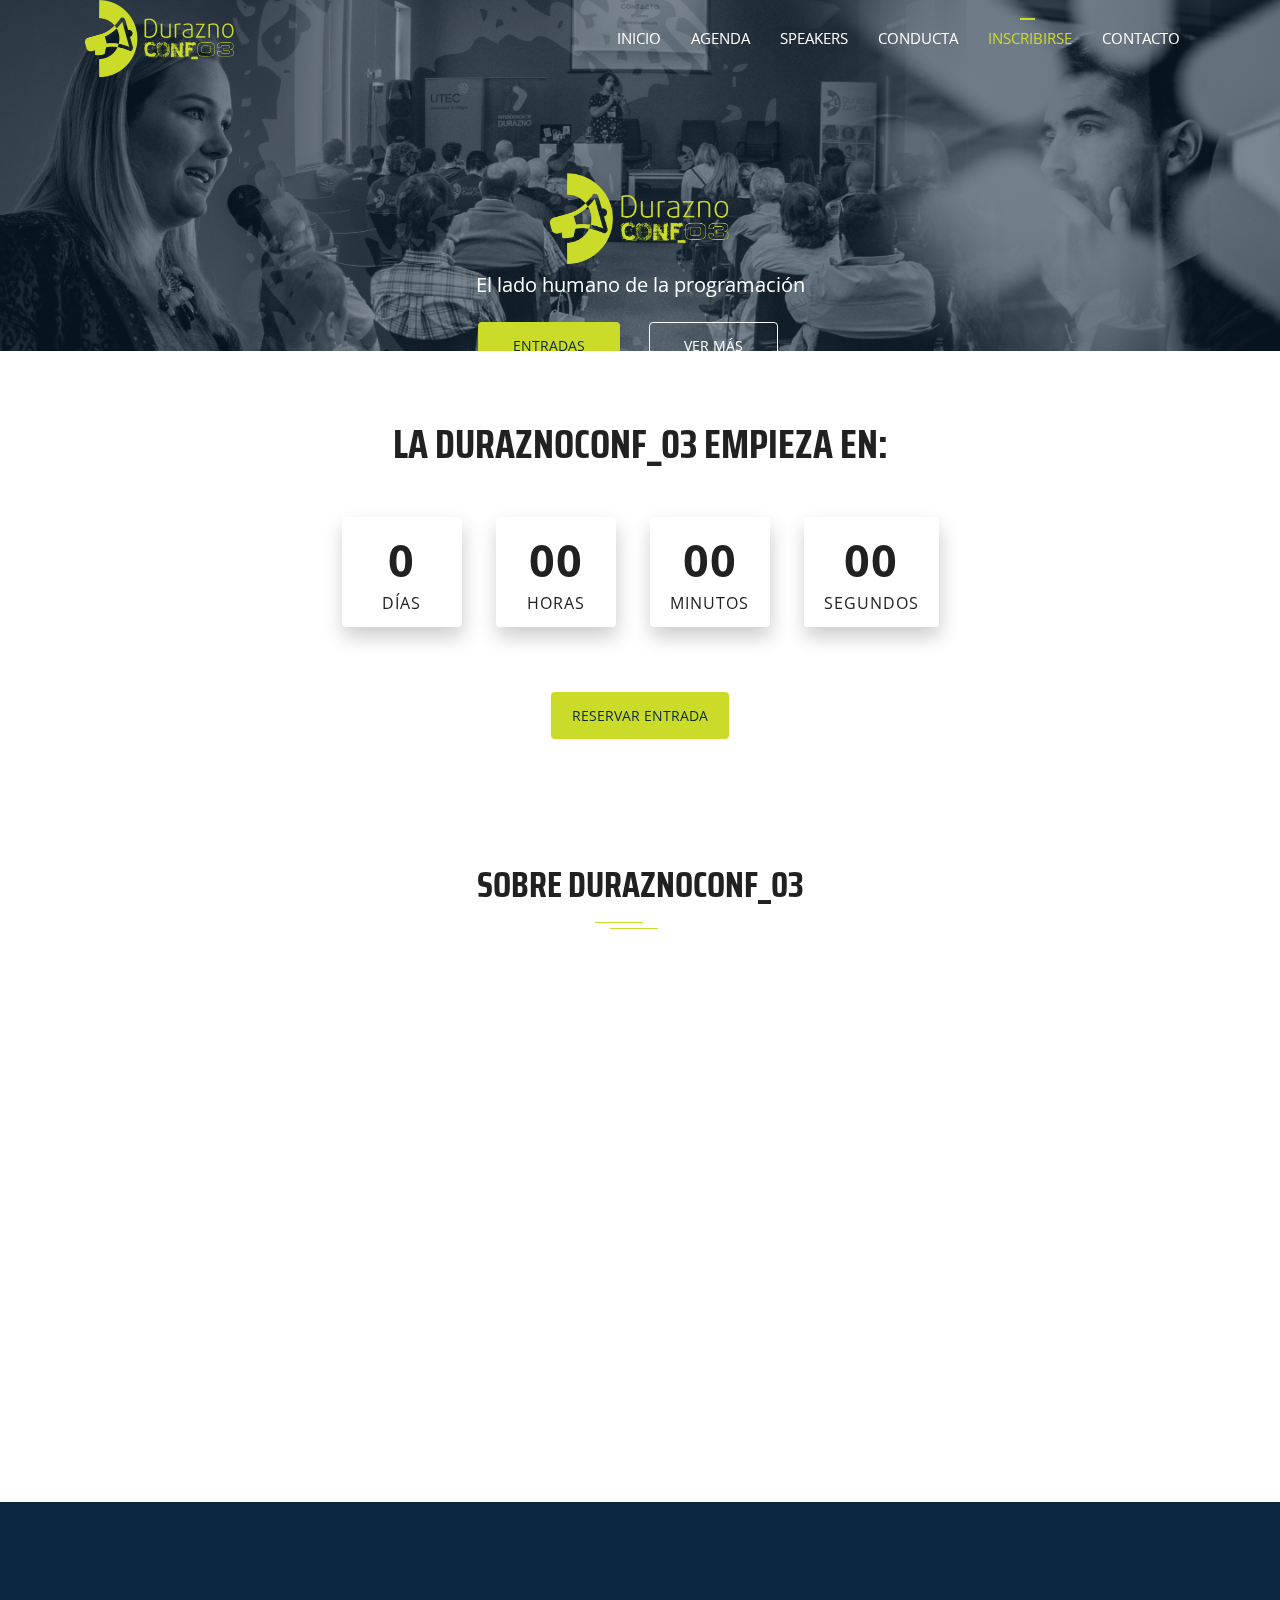
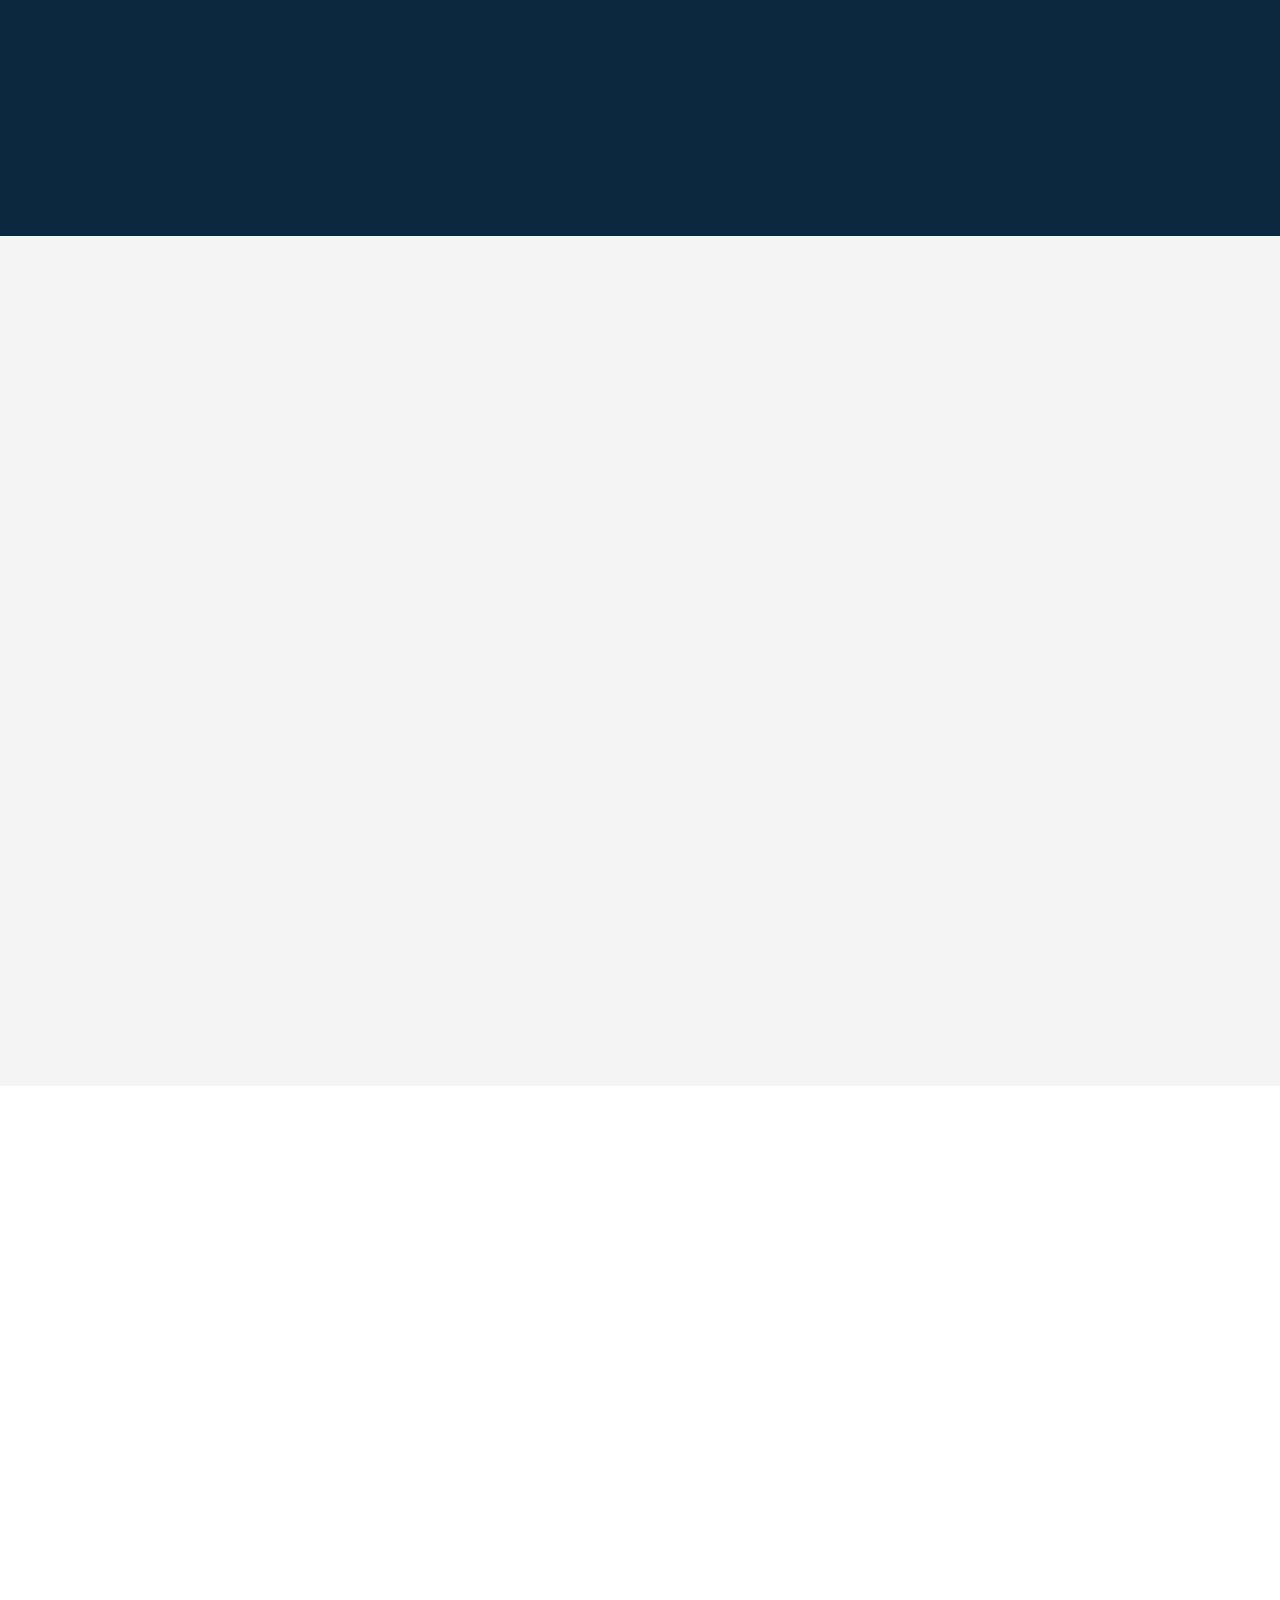
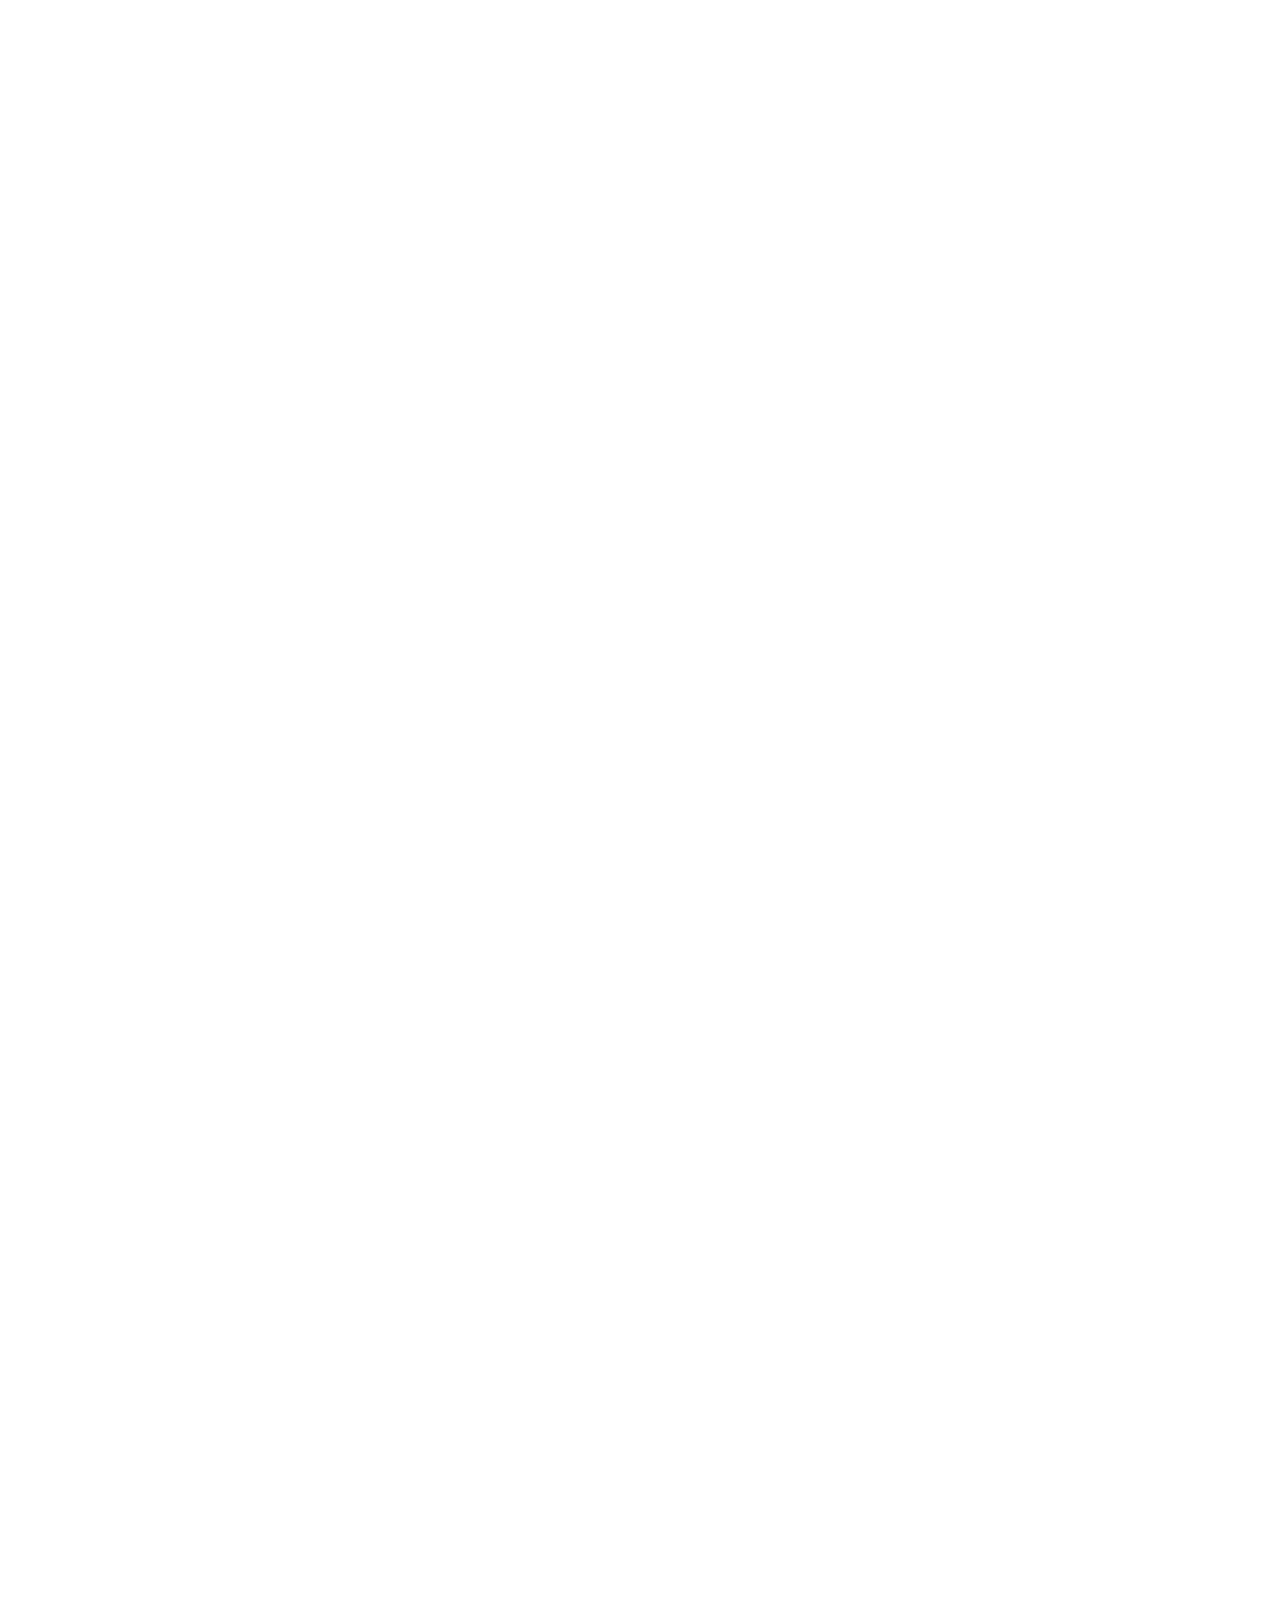
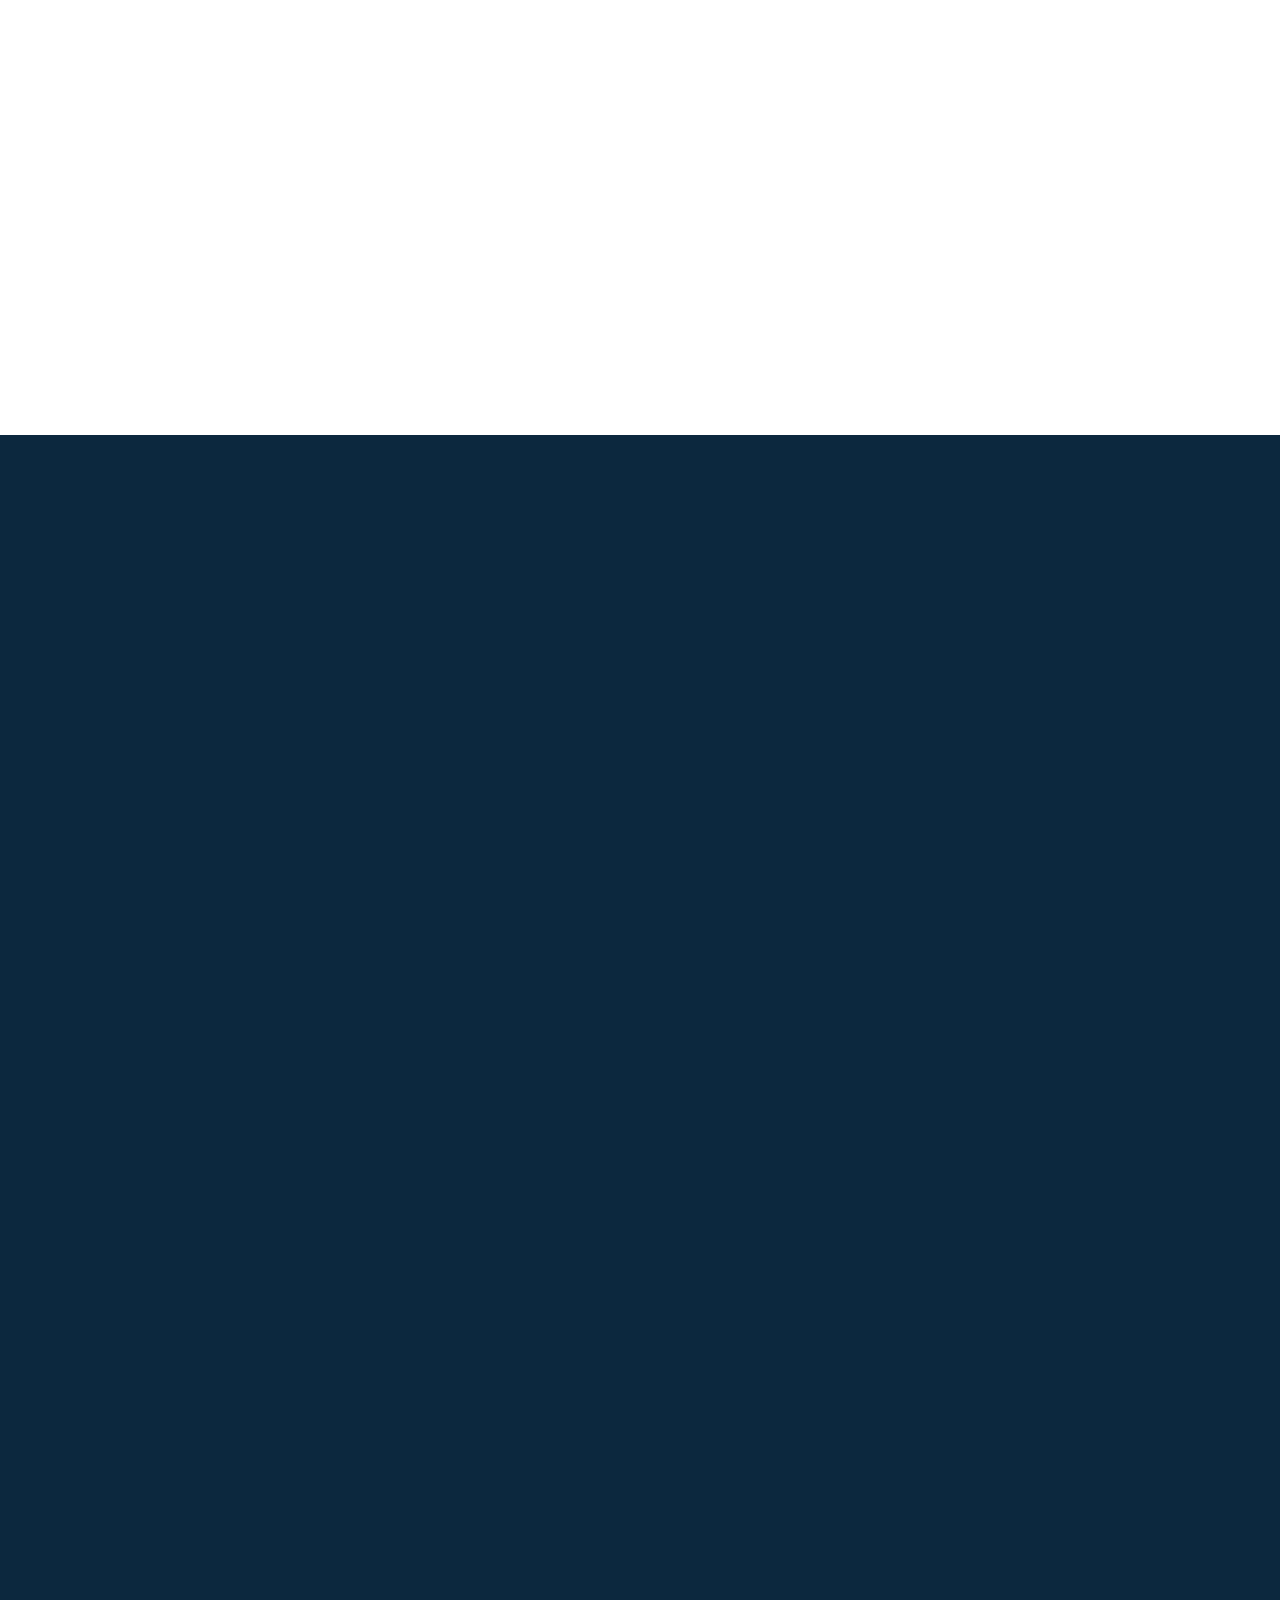
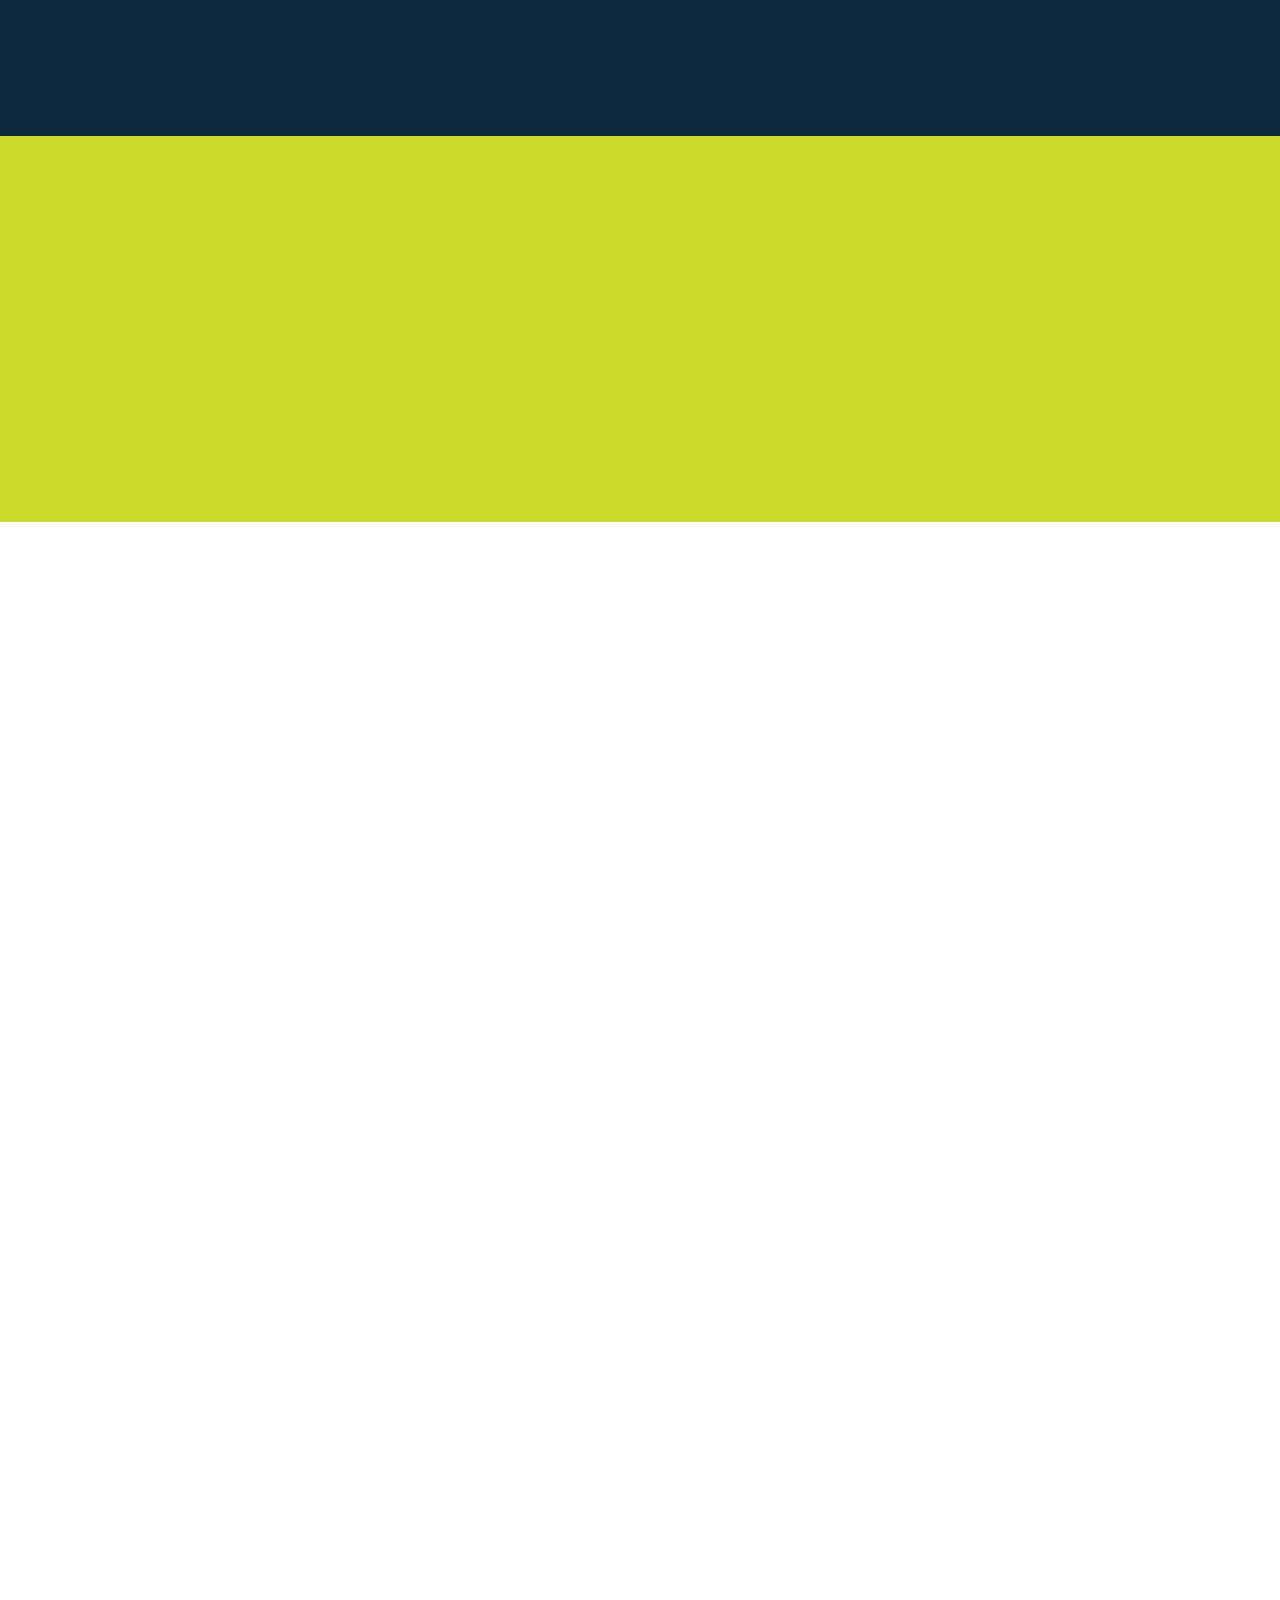
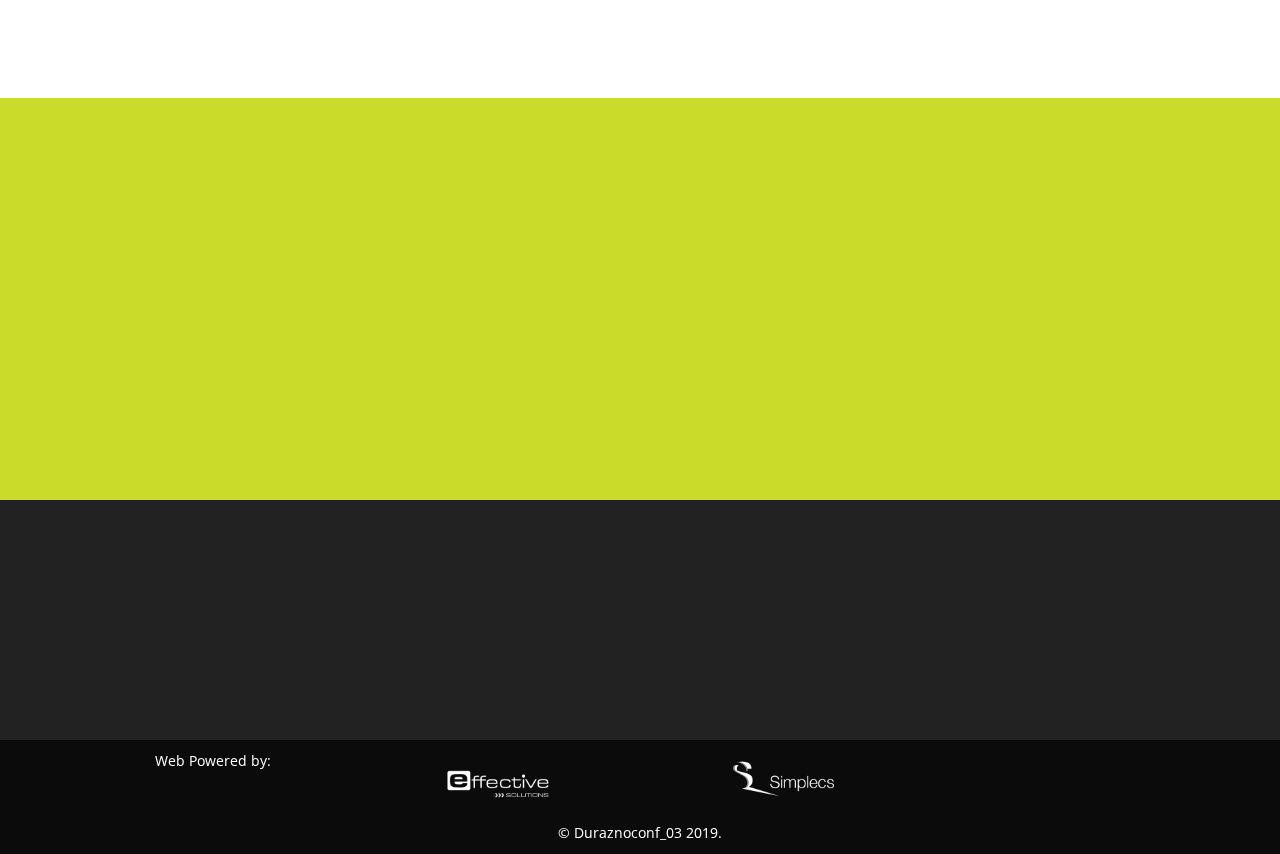
==== commit 7f5290d7: "Equilibro tamaños sponsors vs organizadores" ====
--- a/index.html
+++ b/index.html
@@ -1252,7 +1252,7 @@
           </div>
                   <div class="row">
           <!-- Counter Item -->
-          <div class="col-md-6 col-lg-3 col-xs-12">
+          <div class="col-md-6 col-lg-4 col-xs-12">
             <div class="team-item wow fadeInUp" data-wow-delay="1.2s">
               <div class="team-img">
                 <img class="img-fluid" src="assets/img/speaker/alvaro_videla.jpg" alt="Álvaro Videla">
@@ -1273,11 +1273,9 @@
               </div>
             </div>
           </div>
-                    <div class="col-md-3 col-lg-2 col-xs-12 work-counter-widget text-center">
-                      <br>
-                    </div>
+
           <!-- Counter Item -->
-          <div class="col-md-6 col-lg-3 col-xs-12 work-counter-widget text-center">
+          <div class="col-md-6 col-lg-4 col-xs-12 work-counter-widget text-center">
             <div class="counter wow fadeInRight" data-wow-delay="0.6s">
               <div class="spnsors-logo">
                 <a href="https://utec.edu.uy/" target="_blank"><img class="img-fluid" src="assets/img/sponsors/utec-blanco.png" alt=""></a>
@@ -1285,7 +1283,7 @@
             </div>
           </div>
           <!-- Counter Item -->
-          <div class="col-md-6 col-lg-3 col-xs-12 work-counter-widget text-center">
+          <div class="col-md-6 col-lg-4 col-xs-12 work-counter-widget text-center">
             <div class="counter wow fadeInRight" data-wow-delay="0.9s">
               <div class="spnsors-logo">
                 <a href="http://durazno.gub.uy/portal/index.php" target="_blank"><img class="img-fluid" src="assets/img/sponsors/intendencia-durazno-blanco.png" alt=""></a>
--- a/assets/css/main.css
+++ b/assets/css/main.css
@@ -966,7 +966,7 @@
 
 /* Sponsors Area */
 #sponsors {
-  background: #cbdb2a;
+  background: #0c283e;
 }
 
 #sponsors .spnsors-logo {
@@ -991,7 +991,7 @@
 
 /*apoyan*/
 #apoyan {
-  background: #0c283e;
+  background: #cbdb2a;
 }
 /* Schedule Area */
 #agenda {
